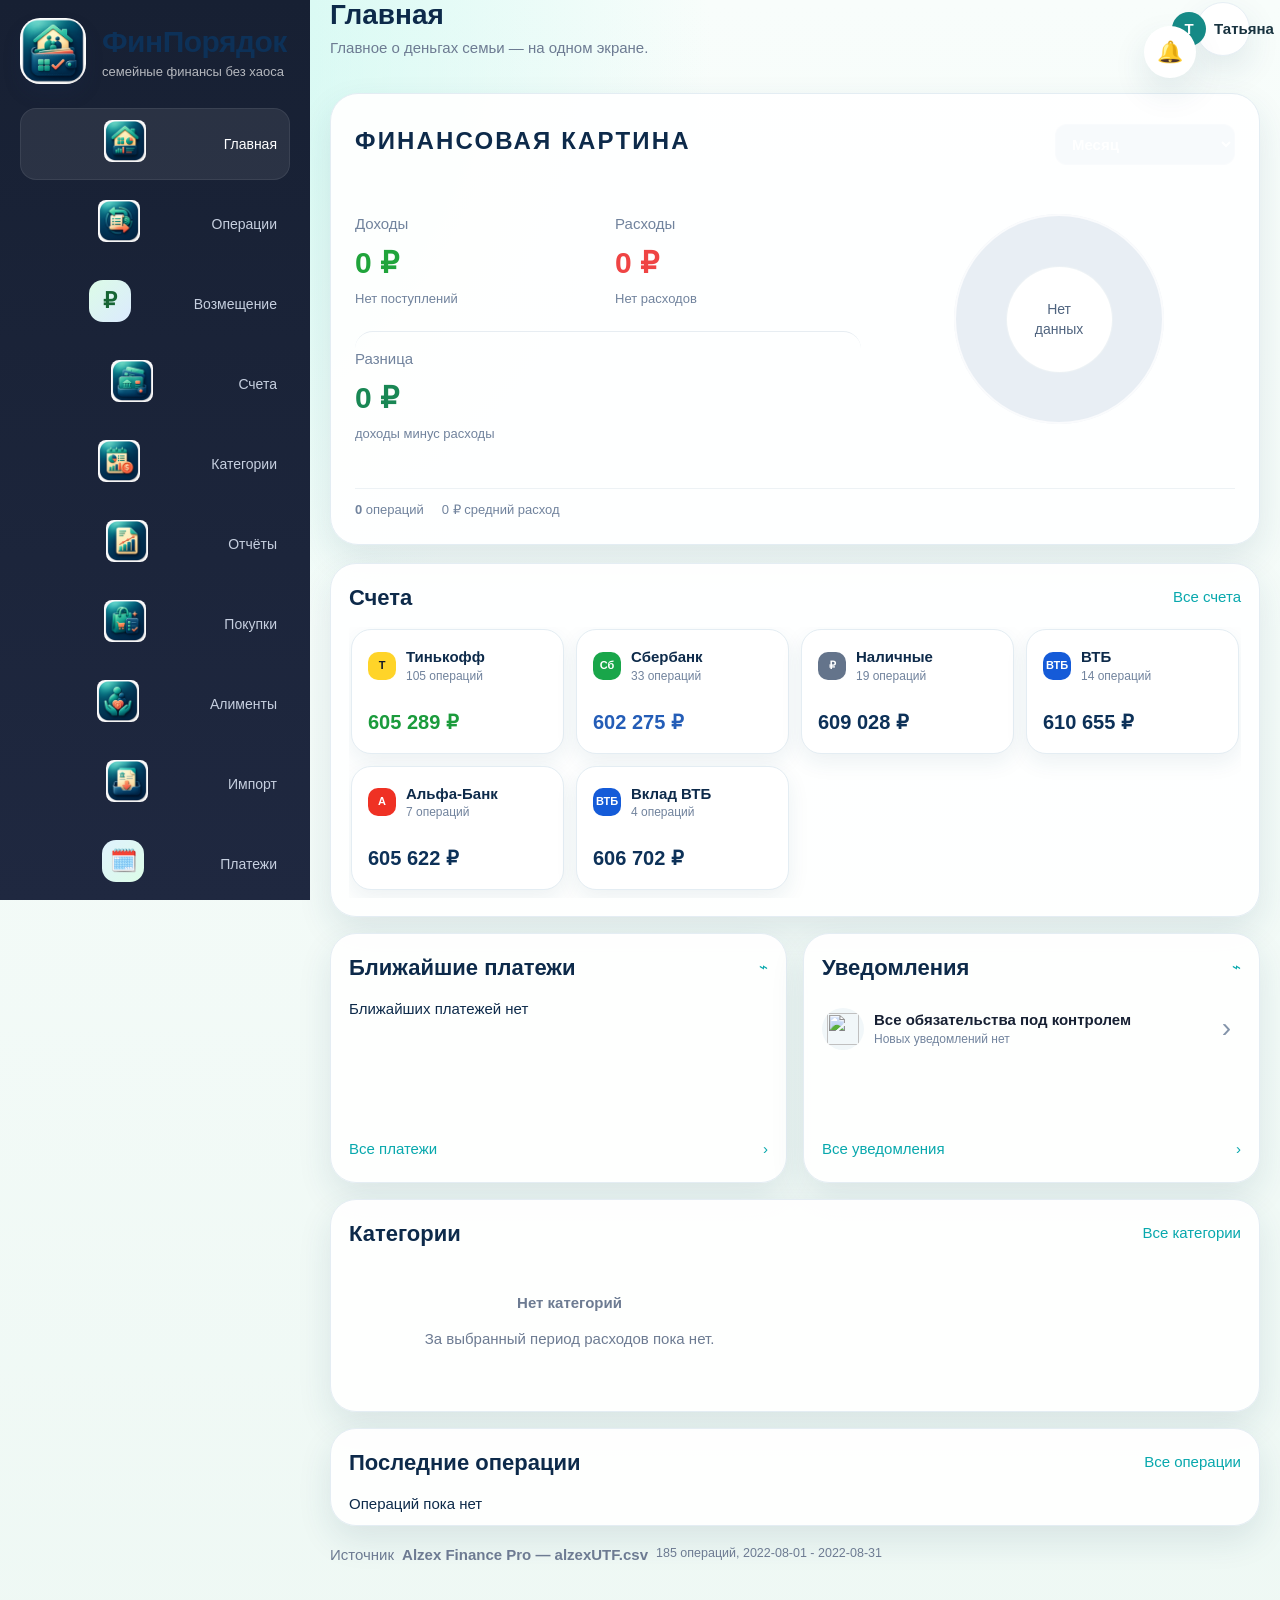
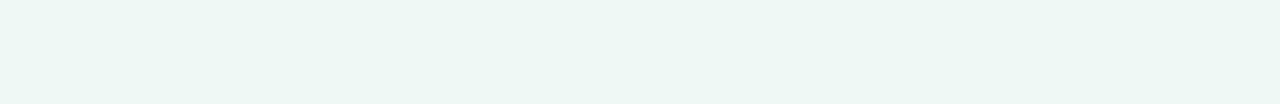
==== index.html @ 6cbb9946 "Add files via upload" ====
<!DOCTYPE html>

<html lang="ru">
<head>
<meta charset="utf-8"/>
<meta content="width=device-width, initial-scale=1, viewport-fit=cover" name="viewport"/>
<title>ФинПорядок</title>
<meta content="#0b4261" name="theme-color"/>
<meta content="yes" name="mobile-web-app-capable"/>
<meta content="yes" name="apple-mobile-web-app-capable"/>
<meta content="black-translucent" name="apple-mobile-web-app-status-bar-style"/>
<meta content="ФинПорядок" name="apple-mobile-web-app-title"/>
<link href="./manifest.webmanifest" rel="manifest"/>
<link href="./favicon.ico" rel="icon" sizes="any"/>
<link href="./assets/app-icons/app-icon-192.png" rel="icon" sizes="192x192" type="image/png"/>
<link href="./assets/app-icons/app-icon-180.png" rel="apple-touch-icon" sizes="180x180"/>
<link href="./styles.css" rel="stylesheet"/>
</head>
<body>
<div class="app">
<aside class="sidebar">
<div class="brand">
<img alt="ФинПорядок" class="brand-logo-image" src="[data-uri]">
<div class="brand-copy">
<strong>ФинПорядок</strong>
<span>семейные финансы без хаоса</span>
</div>
</div>
<nav aria-label="Разделы приложения" class="nav">
<button class="active" data-view="dashboard"><img alt="" class="nav-icon" src="[data-uri]"><span class="nav-label">Главная</span></button>
<button data-view="transactions"><img alt="" class="nav-icon" src="[data-uri]"><span class="nav-label">Операции</span></button>
<button data-view="reimbursements"><span class="nav-icon nav-icon-emoji reimbursement-nav-icon" aria-hidden="true">₽</span><span class="nav-label">Возмещение</span></button>
<button data-view="accounts"><img alt="" class="nav-icon" src="[data-uri]"><span class="nav-label">Счета</span></button>
<button data-view="budgets"><img alt="" class="nav-icon" src="[data-uri]"><span class="nav-label">Категории</span></button>
<button data-view="reports"><img alt="" class="nav-icon" src="[data-uri]"><span class="nav-label">Отчёты</span></button>
<button data-view="shopping"><img alt="" class="nav-icon" src="[data-uri]"><span class="nav-label">Покупки</span></button>
<button data-view="alimony"><img alt="" class="nav-icon" src="[data-uri]"><span class="nav-label">Алименты</span></button>
<button data-view="import"><img alt="" class="nav-icon" src="[data-uri]"><span class="nav-label">Импорт</span></button>
<button data-view="calendar"><span class="nav-icon nav-icon-emoji" aria-hidden="true">🗓️</span><span class="nav-label">Платежи</span></button>
<button data-view="finance-products"><span class="nav-icon nav-icon-emoji" aria-hidden="true">%</span><span class="nav-label">Вклады / кредиты</span></button>
<button data-view="insurance"><span class="nav-icon nav-icon-emoji insurance-nav-icon" aria-hidden="true">🛡</span><span class="nav-label">Страховки</span></button>
<button data-view="planning"><span class="nav-emoji">🎯</span><span class="nav-label">Бюджет и цели</span></button>
<button data-view="assets"><span class="nav-icon nav-icon-emoji" aria-hidden="true">🏠</span><span class="nav-label">Имущество</span></button>
<button data-view="settings"><img alt="" class="nav-icon" src="[data-uri]"><span class="nav-label">Настройки</span></button>
</nav>
<button class="side-card review-side-card" id="openReviewCenterBtn" type="button">
<span>Нужно проверить</span>
<strong id="reviewCount">0</strong>
<small>нажмите, чтобы увидеть документы и операции с причиной проверки</small>
</button>
</aside>
<main class="main">
<header class="topbar">
<div class="topbar-copy">
<h1 id="pageTitle">Главная</h1>
<p id="pageSubtitle">Главное о деньгах семьи — на одном экране.</p>
</div>
<div class="top-actions">
<input id="searchInput" placeholder="Найти операцию, магазин, проект или счёт" type="search"/>
<button class="family-profile-button" id="activeFamilyProfileBtn" type="button"><span class="family-avatar family-avatar--teal">Т</span><span>Татьяна</span></button><button class="ghost" id="exportBtn">Экспорт</button>
<button class="primary" id="addTxBtn">+ Операция</button>
</div>
</header>
<section class="view active" id="dashboard">
<div class="hero-card finance-picture-card">
<div class="finance-picture-head">
<div>
<span class="finance-picture-eyebrow">Финансовая картина</span>
<h2>Деньги семьи</h2>
<p id="metricPeriod">—</p>
</div>
<div class="finance-picture-actions">
<div class="finance-period-date-control" aria-label="Даты финансовой картины">
<label class="hero-period-select">С даты
<input id="dashboardDateFrom" type="date"/>
</label>
<label class="hero-period-select">По дату
<input id="dashboardDateTo" type="date"/>
</label>
<button class="finance-period-current" id="dashboardPeriodCurrent" type="button">Текущий месяц</button>
</div>
<label class="hero-period-select">Период
<select id="dashboardPeriod">
<option value="week">Неделя</option>
<option value="month" selected>Месяц</option>
<option value="quarter">Квартал</option>
<option value="half">Полугодие</option>
<option value="year">Год</option>
<option value="all">Всё время</option>
</select>
</label>
<button class="dashboard-notification-button" id="notificationCenterBtn" type="button" aria-label="Уведомления">
<span aria-hidden="true">🔔</span><b id="notificationBadge" hidden>0</b>
</button>
</div>
</div>
<div class="finance-picture-grid">
<article class="finance-picture-tile finance-picture-tile--balance">
<span>Разница</span>
<strong id="metricNet">0 ₽</strong>
<small>доходы минус расходы</small>
</article>
<article class="finance-picture-tile finance-picture-tile--income">
<span>Доходы</span>
<strong id="metricIncome">0 ₽</strong>
<small id="metricIncomeShare">0 поступлений</small>
</article>
<article class="finance-picture-tile finance-picture-tile--expense">
<span>Расходы</span>
<strong id="metricExpense">0 ₽</strong>
<small id="metricExpenseShare">0 расходов</small>
</article>
<article class="finance-picture-tile finance-picture-tile--work">
<span>К возмещению с работы</span>
<strong id="metricWorkExpense">0 ₽</strong>
<small id="metricWorkExpenseCount">0 покупок</small>
</article>
</div>
<div class="dashboard-health-chart">
  <div class="dashboard-donut" id="dashboardCategoryDonut" aria-label="Диаграмма расходов по категориям"></div>
  <div class="dashboard-donut-copy">
    <strong>Расходы по категориям</strong>
    <small id="dashboardCategoryLead">Нет расходов</small>
    <button class="ghost" data-view-jump="reports" type="button">Подробнее</button>
  </div>
</div>
<div class="finance-picture-footer">
<span><b id="metricCount">0</b> операций</span>
<span id="metricAverage">0 ₽ средний расход</span>
</div>
</div>
<div class="dashboard-premium-layout">
<section class="panel dashboard-accounts-panel">
<div class="panel-head">
<div><h2>Счета</h2></div>
<button data-view-jump="accounts">Все счета</button>
</div>
<div class="dashboard-account-cards" id="accountSummary"></div>
</section>

<div class="dashboard-dual-grid">
<section class="panel dashboard-compact-panel">
<div class="panel-head"><div><h2>Ближайшие платежи</h2></div><button data-view-jump="calendar" aria-label="Открыть календарь">⌁</button></div>
<div class="dashboard-mini-list" id="dashboardUpcomingPayments"></div>
<button class="dashboard-panel-link" data-view-jump="calendar" type="button">Все платежи <span>›</span></button>
</section>
<section class="panel dashboard-compact-panel">
<div class="panel-head"><div><h2>Уведомления</h2></div><button id="dashboardOpenNotificationsBtn" type="button" aria-label="Открыть уведомления">⌁</button></div>
<div class="dashboard-mini-list" id="dashboardMiniNotifications"></div>
<button class="dashboard-panel-link" id="dashboardAllNotificationsBtn" type="button">Все уведомления <span>›</span></button>
</section>
</div>

<section class="panel dashboard-categories-panel">
<div class="panel-head"><div><h2>Категории</h2></div><button data-view-jump="budgets">Все категории</button></div>
<div class="dashboard-category-grid" id="categorySummary"></div>
</section>

<section class="panel dashboard-latest-panel">
<div class="panel-head"><div><h2>Последние операции</h2></div><button data-view-jump="transactions">Все операции</button></div>
<div class="dashboard-transaction-list" id="dashboardLatestCards"></div>
<div class="table-wrap dashboard-desktop-table">
<table><thead><tr><th>Дата</th><th>Описание</th><th>Категория</th><th>Счёт</th><th>Проект</th><th class="amount">Сумма</th></tr></thead><tbody id="latestRows"></tbody></table>
</div>
</section>
</div>
<section class="panel dashboard-alert-panel native-notification-panel" id="nativeNotificationPanel">
<div class="panel-head"><div><h3>Системные уведомления Android</h3><p id="nativeNotificationStatus">Проверяем разрешение и расписание…</p></div><button class="ghost" id="enableNativeNotificationsBtn" type="button">Включить</button></div>
<div class="notification-settings-row"><span>Уведомления приходят, даже когда приложение закрыто: платежи, кредиты, подписки, страховки, имущество и документы.</span><strong id="nativeNotificationScheduleCount">0 запланировано</strong></div>
</section>
<section class="panel dashboard-alert-panel" id="assetAlertsPanel"><div class="panel-head"><div><h3>Имущество и документы</h3><p>Гарантии, обслуживание, налоги и документы с приближающимися сроками</p></div><span class="tag" id="assetAlertCount">0</span></div><div class="alert-list" id="assetAlerts"></div></section>
<section class="panel dashboard-alert-panel" id="insuranceAlertsPanel">
<div class="panel-head">
<div>
<h2>Напоминания по страховкам</h2>
<p>Уведомления остаются активными, пока полис не продлён или не оформлен новый на тот же объект.</p>
</div>
<span class="tag" id="insuranceAlertCount">0</span>
</div>
<div class="alert-list" id="insuranceAlerts"></div>
</section>
<section class="panel dashboard-alert-panel" id="loanAlertsPanel">
<div class="panel-head"><div><h3>Платежи по кредитам</h3><p>Напоминания появляются за 3 дня и остаются до подтверждения оплаты</p></div><span class="notification-count" id="loanAlertCount">0</span></div>
<div class="alert-list" id="loanAlerts"></div>
</section>

<section class="panel dashboard-alert-panel finance-closure-panel" id="financeClosureCelebrationPanel" hidden>
<div class="panel-head"><div><h3>Сегодня важный финансовый день</h3><p>Закрытие кредита или окончание вклада — результат вашей последовательности.</p></div></div>
<div id="financeClosureCelebration"></div>
</section>
<section class="panel dashboard-alert-panel" id="financeMaturityAlertsPanel">
<div class="panel-head"><div><h3>Окончание вкладов и кредитов</h3><p>Напоминание показывается ровно за 3 дня и исчезает в дату закрытия</p></div><span class="notification-count" id="financeMaturityAlertCount">0</span></div>
<div class="alert-list" id="financeMaturityAlerts"></div>
</section>
<section class="panel dashboard-alert-panel" id="utilityAlertsPanel">
<div class="panel-head"><div><h3>ЖКХ: показания и платежи</h3><p>Напоминания за 3 дня и в день передачи показаний или оплаты</p></div><span class="notification-count" id="utilityAlertCount">0</span></div>
<div class="alert-list" id="utilityAlerts"></div>
</section>
<section class="panel dashboard-alert-panel work-reimbursement-panel" id="workReimbursementPanel">
<div class="panel-head">
<div>
<h2>Расходы для возмещения с работы</h2>
<p>Покупки, отмеченные рабочими, собраны в отдельную выборку.</p>
</div>
<button class="ghost" id="openWorkExpensesBtn" type="button"><span id="workReimbursementTotal">0 ₽</span> · открыть</button>
</div>
<div id="workReimbursementPreview"></div>
</section>
</section>
<section class="view" id="transactions">
<div class="filters improved-filters">
<select id="accountFilter"><option value="all">Все счета</option></select>
<select id="categoryFilter"><option value="all">Все категории</option></select>
<select id="typeFilter">
<option value="all">Все типы</option>
<option value="income">Доход</option>
<option value="expense">Расход</option>
<option value="transfer">Перевод</option>
</select>
<select id="workExpenseFilter">
<option value="all">Все расходы</option>
<option value="work">Для возмещения с работы</option>
<option value="personal">Личные расходы</option>
</select>
<button id="clearFilters">Сбросить</button>
</div>
<div class="metric-grid four compact-grid transaction-overview">
<button class="metric compact-metric tx-metric-drill" data-tx-metric="income" type="button">
<span>Доходы по фильтру</span>
<strong class="good" id="txMetricIncome">0 ₽</strong>
<small>нажмите для перечня</small>
</button>
<button class="metric compact-metric tx-metric-drill" data-tx-metric="expense" type="button">
<span>Расходы по фильтру</span>
<strong class="bad" id="txMetricExpense">0 ₽</strong>
<small>нажмите для перечня</small>
</button>
<button class="metric compact-metric work-metric tx-metric-drill" data-tx-metric="work" type="button">
<span>К возмещению с работы</span>
<strong id="txMetricWork">0 ₽</strong>
<small id="txMetricWorkCount">0 операций · открыть перечень</small>
</button>
<article class="metric compact-metric">
<span>Результат</span>
<strong id="txMetricNet">0 ₽</strong>
<small id="txMetricCount">0 операций</small>
</article>
</div>
<section class="panel transactions-panel">
<div class="transactions-head">
<div><strong id="transactionsVisibleCount">0 операций</strong><small>Для быстрого открытия операции загружаются по 40 карточек</small></div>
<button class="ghost" id="showAllTransactions">Показать ещё</button>
</div>
<div class="transaction-list" id="transactionRows"></div>
</section>
</section>
<section class="view" id="reimbursements">
<div class="panel-head page-actions">
<div><h2>Расходы по работе</h2><p>Подготовка авансового отчёта и контроль фактического возмещения</p></div>
<button class="primary" id="exportWorkReportBtn">Экспорт отчёта CSV</button>
</div>
<div class="metric-grid four reimbursement-metrics">
<article class="metric"><span>Всего расходов</span><strong id="workAllTotal">0 ₽</strong><small id="workAllCount">0 операций</small></article>
<article class="metric"><span>К возмещению</span><strong id="workOutstandingTotal">0 ₽</strong><small>остаток без компенсации</small></article>
<article class="metric"><span>Передано работодателю</span><strong id="workSubmittedTotal">0 ₽</strong><small>ожидает оплаты</small></article>
<article class="metric"><span>Возмещено</span><strong id="workReimbursedTotal">0 ₽</strong><small>фактически возвращено</small></article>
</div>
<div class="filters work-filters">
<select id="workStatusFilter">
<option value="all">Все статусы</option>
<option value="new">Новый расход</option>
<option value="prepared">Подготовлен к отчёту</option>
<option value="submitted">Передан работодателю</option>
<option value="partial">Частично возмещён</option>
<option value="reimbursed">Полностью возмещён</option>
<option value="rejected">Отказано</option>
</select>
<select id="workPeriodFilter"><option value="month">Месяц</option><option value="quarter">Квартал</option><option value="year">Год</option><option value="all">Всё время</option></select>
<input id="workEmployerFilter" placeholder="Работодатель или проект" type="search"/>
<button id="workClearFilters">Сбросить</button>
</div>
<section class="panel">
<div class="panel-head"><div><h3>Операции для возмещения</h3><p>Нажмите на карточку, чтобы изменить статус или внести компенсацию</p></div><span class="tag" id="workFilteredCount">0</span></div>
<div class="work-expense-list" id="workExpenseList"></div>
</section>
</section>
<section class="view" id="accounts">
<div class="panel-head page-actions">
<div>
<h2>Счета</h2>
<p>Нажмите на карточку, чтобы увидеть все движения по счёту</p>
</div>
<button class="primary" id="addAccountBtn">+ Счёт</button>
</div>
<div class="cards-grid" id="accountCards"></div>
</section>
<section class="view" id="budgets">
<div class="panel-head page-actions">
<div>
<h2>Категории</h2>
<p>Расходы и доходы ведутся отдельно, чтобы отчёты и ручной ввод не смешивали назначения денег.</p>
</div>
<button class="primary" id="addCategoryBtn">+ Категория</button>
</div>
<div class="metric-grid three compact-grid category-overview-grid">
<article class="metric compact-metric">
<span>Расходные категории</span>
<strong id="categoryExpenseTotal">0 ₽</strong>
<small id="categoryExpenseMeta">0 категорий</small>
</article>
<article class="metric compact-metric">
<span>Доходные категории</span>
<strong id="categoryIncomeTotal">0 ₽</strong>
<small id="categoryIncomeMeta">0 категорий</small>
</article>
<article class="metric compact-metric">
<span>Всего категорий</span>
<strong id="categoryCombinedCount">0</strong>
<small>видны отдельно по доходам и расходам</small>
</article>
</div>

<section class="category-type-section">
<div class="panel-head">
<div><h3>Категории расходов</h3><p>Покупки, обязательные платежи, кредиты и бытовые расходы</p></div>
<span class="category-count" id="expenseCategoryCount">0</span>
</div>
<div class="cards-grid" id="budgetCards"></div>
</section>

<section class="category-type-section">
<div class="panel-head">
<div><h3>Категории доходов</h3><p>Зарплата, алименты, пособия, возвраты, проценты и прочие поступления</p></div>
<span class="category-count income-count" id="incomeCategoryCount">0</span>
</div>
<div class="cards-grid" id="incomeCategoryCards"></div>
</section>
</section>


<section class="view" id="calendar">
<div class="panel-head page-actions">
<div><h2>Регулярные деньги</h2><p>Календарь обязательных расходов, ближайшие платежи и связь с банковскими операциями</p></div>
<button class="primary" id="addRegularPaymentBtn">+ Регулярный платёж</button>
</div>
<div class="finance-metrics regular-metrics">
<article class="metric-card"><span>Ближайшие 30 дней</span><strong id="regularNext30Total">0 ₽</strong><small id="regularNext30Count">0 платежей</small></article>
<article class="metric-card"><span>Просрочено</span><strong id="regularOverdueTotal">0 ₽</strong><small id="regularOverdueCount">0 платежей</small></article>
<article class="metric-card"><span>Оплачено в месяце</span><strong id="regularPaidTotal">0 ₽</strong><small id="regularPaidCount">0 платежей</small></article>
</div>
<section class="panel">
<div class="regular-toolbar">
<select id="regularMonthFilter"></select>
<select id="regularTypeFilter"><option value="all">Все типы</option><option value="utilities">Коммунальные</option><option value="education">Кружки, школа, гимнастика</option><option value="subscription">Подписки</option><option value="tax">Налоги</option><option value="insurance">Страховки</option><option value="loan">Кредитные платежи</option><option value="other">Прочее</option></select>
<select id="regularStatusFilter"><option value="all">Все статусы</option><option value="planned">Запланировано</option><option value="due">Скоро</option><option value="overdue">Просрочено</option><option value="paid">Оплачено</option></select>
</div>
<div class="regular-calendar" id="regularCalendar"></div>
</section>
<section class="panel">
<div class="panel-head"><div><h3>Шаблоны регулярных платежей</h3><p>Автоматически создают ближайшие обязательства</p></div></div>
<div class="regular-template-grid" id="regularTemplateCards"></div>
</section>
</section>

<section class="view" id="finance-products">
<div class="panel-head page-actions">
<div>
<h2>Вклады и кредиты</h2>
<p>Расчёт процентов, графика платежей и итоговой суммы к завершению срока</p>
</div>
<button class="primary" id="addFinanceProductBtn">+ Вклад или кредит</button>
</div>

<div class="finance-metrics">
<article class="metric-card"><span>Остаток кредитов</span><strong id="loanBalanceTotal">0 ₽</strong><small id="loanMonthlyTotal">0 ₽ в месяц</small></article>
<article class="metric-card"><span>Вклады</span><strong id="depositPrincipalTotal">0 ₽</strong><small id="depositMaturityTotal">0 ₽ к получению</small></article>
<article class="metric-card"><span>План расходов</span><strong id="plannedPaymentsTotal">0 ₽</strong><small>ближайшие платежи по кредитам</small></article>
</div>

<section class="panel">
<div class="panel-head"><div><h3>Кредиты</h3><p>Ежемесячный платёж автоматически попадает в план расходов</p></div></div>
<div class="finance-product-grid" id="loanCards"></div>
</section>

<section class="panel">
<div class="panel-head"><div><h3>Вклады</h3><p>Расчёт суммы вклада и начисленных процентов на конец срока</p></div></div>
<div class="finance-product-grid" id="depositCards"></div>
</section>

<section class="panel">
<div class="panel-head"><div><h3>План расходов по кредитам</h3><p>Предстоящие платежи на 12 месяцев</p></div></div>
<div class="planned-payment-list" id="plannedLoanPayments"></div>
</section>
<section class="panel">
<div class="panel-head page-actions"><div><h3>Подписки и регулярные сервисы</h3><p>Следующее списание, пробный период, изменение цены и отмена</p></div><button class="primary" id="addSubscriptionBtn" type="button">+ Подписка</button></div>
<div class="finance-metrics subscription-metrics">
<article class="metric-card"><span>В месяц</span><strong id="subscriptionMonthlyTotal">0 ₽</strong><small id="subscriptionActiveCount">0 активных</small></article>
<article class="metric-card"><span>В год</span><strong id="subscriptionAnnualTotal">0 ₽</strong><small>Оценка по текущим тарифам</small></article>
<article class="metric-card"><span>Скоро спишется</span><strong id="subscriptionUpcomingTotal">0 ₽</strong><small id="subscriptionUpcomingCount">0 подписок</small></article>
</div>
<div class="finance-product-grid" id="subscriptionCards"></div>
</section>
</section>

<section class="view" id="reports">
<div class="report-toolbar">
<div>
<h2>Отчёты</h2>
<p id="reportPeriodLabel">Выберите период</p>
</div>
<select id="reportPeriod">
<option value="month">Месяц</option>
<option value="week">Неделя</option>
<option value="quarter">Квартал</option>
<option value="half">Полугодие</option>
<option value="year">Год</option>
<option value="all">Всё время</option>
</select>
</div>
<div class="metric-grid three report-metrics">
<article class="metric">
<span>Потрачено</span>
<strong id="reportTotalExpense">0 ₽</strong>
<small id="reportExpenseCount">0 операций</small>
</article>
<article class="metric">
<span>На проекты</span>
<strong id="reportProjectShare">0%</strong>
<small id="reportProjectTotal">0 ₽</small>
</article>
<article class="metric">
<span>Категорий</span>
<strong id="reportCategoryCount">0</strong>
</article>
</div>
<section class="panel analytics-health-panel">
<div class="panel-head"><div><h2>Финансовое здоровье</h2><p>Главные показатели семьи за выбранный период</p></div><button class="secondary" id="exportAnalyticsBtn" type="button">Экспорт отчёта</button></div>
<div class="financial-health-layout">
<div class="financial-health-donut-card">
  <div class="health-donut" id="analyticsHealthDonut"></div>
  <div class="health-donut-center"><strong id="analyticsHealthTotal">0 ₽</strong><small>расходы</small></div>
  <div class="health-category-legend" id="analyticsHealthLegend"></div>
</div>
<div class="analytics-kpi-grid">
<article><span>Денежный поток</span><strong id="analyticsNetFlow">0 ₽</strong><small>доходы минус расходы</small></article>
<article><span>Норма сбережений</span><strong id="analyticsSavingsRate">0%</strong><small>доля остатка от доходов</small></article>
<article><span>Капитал семьи</span><strong id="analyticsNetWorth">0 ₽</strong><small>счета и имущество минус долги</small></article>
<article><span>Долговая нагрузка</span><strong id="analyticsDebtLoad">0%</strong><small>платежи по кредитам к доходу</small></article>
<article><span>Резерв</span><strong id="analyticsRunway">0 мес.</strong><small>на сколько хватит ликвидных денег</small></article>
<article><span>Цели накоплений</span><strong id="analyticsGoalsProgress">0%</strong><small id="analyticsGoalsMeta">цели не созданы</small></article>
</div>
</div>
</section>
<div class="analytics-grid">
<section class="panel">
<div class="panel-head"><div><h2>Умные выводы</h2><p>Что изменилось и на что обратить внимание</p></div></div>
<div class="stack" id="analyticsInsights"></div>
</section>
<section class="panel">
<div class="panel-head"><div><h2>Необычные расходы</h2><p>Крупные операции относительно обычных трат</p></div></div>
<div class="stack" id="analyticsAnomalies"></div>
</section>
</div>
<section class="panel final-check-panel">
<div class="panel-head"><div><h2>Финальная проверка приложения</h2><p>Автотест ключевых разделов и целостности данных</p></div><div class="button-row"><button class="secondary" id="runFinalTestsBtn" type="button">Запустить проверку</button><button class="secondary" id="downloadFinalTestsBtn" type="button">Скачать результат</button></div></div>
<div class="final-test-summary" id="finalTestSummary">Проверка ещё не запускалась</div>
<div class="final-test-list" id="finalTestResults"></div>
</section>
<div class="report-chart-grid">
<section class="panel chart-panel">
<div class="panel-head"><div><h2>Структура расходов</h2><p>Доля крупнейших категорий</p></div></div>
<div class="donut-layout"><div class="donut-chart" id="reportCategoryDonut"></div><div class="chart-legend" id="reportCategoryLegend"></div></div>
</section>
<section class="panel chart-panel">
<div class="panel-head"><div><h2>Доходы и расходы</h2><p>Сравнение за выбранный период</p></div></div>
<div class="comparison-chart" id="reportIncomeExpense"></div>
</section>
<section class="panel chart-panel full-chart">
<div class="panel-head"><div><h2>Динамика по времени</h2><p>Доходы и расходы по месяцам</p></div><span class="tag" id="reportTrendTotal">0 ₽</span></div>
<div class="line-chart" id="reportMonthlyChart"></div>
</section>
<section class="panel chart-panel full-chart">
<div class="panel-head"><div><h2>Расходы по счетам</h2><p>С каких счетов оплачено больше всего</p></div></div>
<div class="horizontal-bars" id="reportAccountBars"></div>
</section>
</div>
<div class="report-grid">
<section class="panel">
<div class="panel-head">
<div>
<h2>Категории</h2>
<p>Нажмите, чтобы раскрыть затраты</p>
</div>
</div>
<div class="stack" id="reportCategories"></div>
</section>
<section class="panel">
<div class="panel-head">
<div>
<h2>Проекты</h2>
<p>Нажмите, чтобы увидеть когда и на что тратили</p>
</div>
</div>
<div class="stack" id="reportProjects"></div>
</section>
</div>
</section>
<section class="view" id="shopping">
<div class="dashboard-grid shopping-grid">
<section class="panel">
<div class="panel-head">
<h2>Список покупок</h2>
<button id="addShoppingBtn">+ Товар</button>
</div>
<div class="stack" id="shoppingList"></div>
</section>
<section class="panel">
<div class="panel-head"><h2>Что скоро понадобится</h2></div>
<div class="stack" id="purchasePredictions"></div>
</section>
<section class="panel">
<div class="panel-head"><h2>Где было выгоднее</h2></div>
<div class="stack" id="shoppingAnalysis"></div>
</section>
<section class="panel shopping-catalog-panel"><div class="panel-head"><div><h2>Карточки товаров</h2><p>Периодичность, цена за единицу, магазины и история</p></div></div><div class="product-catalog" id="shoppingCatalog"></div></section>
</div>
</section>
<section class="view" id="alimony">
<div class="panel-head page-actions">
<div><h2>Алименты</h2><p>Начисления формируют задолженность, доходом считаются только фактические поступления</p></div>
<div class="button-row"><button id="addAlimonyRuleBtn">+ Правило начисления</button><button class="primary" id="addAlimonyPaymentBtn">+ Поступление</button></div>
</div>
<div class="metric-grid four alimony-metrics">
<article class="metric"><span>Начислено</span><strong id="alimonyAccruedTotal">0 ₽</strong><small id="alimonyAccruedMeta">0 месяцев</small></article>
<article class="metric"><span>Фактически поступило</span><strong class="good" id="alimonyPaidTotal">0 ₽</strong><small id="alimonyPaidMeta">0 платежей</small></article>
<article class="metric"><span>Текущая задолженность</span><strong class="bad" id="alimonyDebtTotal">0 ₽</strong><small id="alimonyOpeningDebtMeta">с учётом начального долга</small></article>
<article class="metric"><span>Переплата</span><strong id="alimonyOverpaymentTotal">0 ₽</strong><small>если оплачено больше начисленного</small></article>
</div>
<div class="alimony-grid">
<section class="panel">
<div class="panel-head"><div><h3>Правила начисления</h3><p>Сумма на ребёнка и период действия</p></div></div>
<div class="stack" id="alimonyRules"></div>
</section>
<section class="panel">
<div class="panel-head"><div><h3>Помесячный расчёт</h3><p>Начислено, оплачено и остаток долга</p></div></div>
<div class="alimony-month-list" id="alimonyMonthLedger"></div>
</section>
</div>
<section class="panel">
<div class="panel-head"><div><h3>Фактические поступления</h3><p>Платежи должника и третьих лиц</p></div><span class="tag" id="alimonyPaymentCount">0</span></div>
<div class="table-wrap"><table><thead><tr><th>Дата</th><th>Плательщик</th><th>Назначение</th><th>Счёт</th><th>Статус</th><th class="amount">Сумма</th></tr></thead><tbody id="alimonyRows"></tbody></table></div>
</section>
</section>
<section class="view" id="import">
<section class="panel reconciliation-center"><div class="panel-head"><div><h2>Центр сверки</h2><p>Без категории, вероятные дубли и возвраты</p></div><span class="tag" id="reconciliationCount">0</span></div><div class="stack" id="reconciliationList"></div></section>
<section class="panel import-rules"><div class="panel-head"><div><h2>Умные правила импорта</h2><p>Автоматически назначают категорию, счёт и проект по продавцу или описанию</p></div><div class="button-row"><button id="applyAllImportRulesBtn" type="button">Применить все</button><button class="primary" id="addImportRuleBtn" type="button">+ Правило</button></div></div><div class="stack" id="importRulesList"></div></section>
<section class="panel import-panel">
<div class="panel-head">
<div>
<h2>Добавить банковскую выписку</h2>
<p>PDF обрабатывается полностью, по всем страницам</p>
</div>
<div class="import-head-actions"><button id="pasteReceiptQrBtn" type="button">Вставить QR чека</button><button id="parsePasteBtn">Проверить текст</button></div>
</div>
<div class="upload-grid">
<label class="upload-card">
<strong>PDF выписка</strong>
<span>Т-Банк, Альфа-Банк и другие</span>
<input accept=".pdf,application/pdf" id="pdfInput" type="file"/>
</label>
<label class="upload-card">
<strong>CSV</strong>
<span>Выгрузка из финансового приложения</span>
<input accept=".csv,text/csv" id="fileInput" type="file"/>
</label>
<div class="upload-card receipt-upload-card">
<strong>Кассовый чек по QR</strong>
<span>Сканировать камерой или выбрать JPG / PNG / PDF</span>
<button class="primary receipt-native-scan" id="nativeReceiptScanBtn" type="button">📷 Сканировать QR камерой</button><button id="scanPaperReceiptBtn" type="button">🧾 Распознать бумажный чек</button><input accept="image/*" id="paperReceiptInput" type="file" hidden>
<label class="receipt-photo-fallback">
<span>Выбрать файл с QR</span>
<input accept="image/*,.pdf,application/pdf" id="receiptQrInput" type="file"/>
</label>
</div>
<label class="upload-card">
<strong>QR банковской выписки</strong>
<span>Проверка QR из JPG, PNG или PDF</span>
<input accept="image/*,.pdf,application/pdf" id="qrInput" type="file"/>
</label>
</div>
<textarea id="pasteImport" placeholder="Или вставьте CSV-текст сюда"></textarea>
<div class="import-result" id="importResult">Выберите файл для импорта.</div>
</section>
<section class="panel">
<div class="panel-head"><h2>Архив импорта</h2></div>
<div class="stack" id="duplicateArchive"></div>
</section>
</section>
<section class="view" id="insurance">
<div class="panel-head page-actions">
<div>
<h2>Страховки</h2>
<p>Полисы, стоимость, сроки, застрахованные объекты и привязка к семейным проектам</p>
</div>
<button class="primary" id="addInsuranceBtn">+ Добавить страховку</button>
</div>

<div class="insurance-metrics">
<article class="metric-card"><span>Действующие полисы</span><strong id="activeInsuranceCount">0</strong><small id="insuranceTotalCost">0 ₽ оплачено</small></article>
<article class="metric-card"><span>Скоро заканчиваются</span><strong id="expiringInsuranceCount">0</strong><small>в течение 45 дней</small></article>
<article class="metric-card"><span>Застраховано</span><strong id="insuredObjectsCount">0</strong><small>людей и объектов</small></article>
</div>

<div class="insurance-filter-row">
<label>Статус
<select id="insuranceStatusFilter">
<option value="all">Все</option>
<option value="active">Действующие</option>
<option value="expiring">Скоро заканчиваются</option>
<option value="expired">Истекшие</option>
</select>
</label>
<label>Проект
<select id="insuranceProjectFilter">
<option value="all">Все проекты</option>
</select>
</label>
<label>Объект страхования
<select id="insuranceObjectFilter">
<option value="all">Все объекты</option>
</select>
</label>
</div>

<section class="insurance-cost-history" id="insuranceCostHistory" hidden>
  <div class="panel-head"><div><h3>Стоимость страхования по годам</h3><p id="insuranceHistorySubtitle">Фактически оплаченные полисы выбранного объекта</p></div><strong id="insuranceHistoryTotal">0 ₽</strong></div>
  <div class="insurance-year-grid" id="insuranceYearGrid"></div>
</section>

<div class="insurance-grid" id="insuranceCards"></div>
</section>

<section class="view" id="planning">
<div class="panel-head page-actions"><div><h2>Бюджет, цели и прогноз</h2><p>План-факт по категориям и остаток после обязательных платежей</p></div><label>Месяц <input id="planningMonth" type="month"></label></div>
<div class="metric-grid three"><article class="metric"><span>Доходы</span><strong class="good" id="planningIncome">0 ₽</strong></article><article class="metric"><span>Расходы</span><strong class="bad" id="planningExpense">0 ₽</strong></article><article class="metric"><span>Прогноз остатка</span><strong id="planningAvailable">0 ₽</strong><small id="planningMeta">—</small></article></div>
<div class="planning-grid"><section class="panel"><div class="panel-head"><div><h3>Лимиты по категориям</h3><p>Каждая сумма открывает исходные операции</p></div><button id="addBudgetPlanBtn">+ Лимит</button></div><div class="stack" id="budgetPlanList"></div></section><section class="panel"><div class="panel-head"><div><h3>Цели и накопления</h3><p>Резервный фонд и крупные покупки</p></div><button id="addSavingsGoalBtn">+ Цель</button></div><div class="stack" id="savingsGoalList"></div></section></div>
<section class="panel forecast-settings"><div><h3>Неснижаемый резерв</h3><p>Эта сумма вычитается из прогнозного свободного остатка.</p></div><label>Сумма <input id="forecastReserve" type="number" min="0" step="100" value="0"></label></section>
</section>
<dialog id="budgetPlanDialog"><form method="dialog" id="budgetPlanForm"><header><div><h2>Лимит категории</h2><p>Для выбранного месяца</p></div><button data-close type="button">×</button></header><label>Категория<select id="budgetPlanCategory" name="category" required><option value="">Выберите категорию</option></select></label><label>Для кого<select id="budgetPlanMember" name="memberId"><option value="family">Вся семья</option></select><small>Можно задать отдельный лимит для каждого ребёнка.</small></label><label>Лимит, ₽<input name="limit" type="number" min="0" required></label><label class="check-row"><input name="rollover" type="checkbox"> Переносить остаток</label><footer><button data-close type="button">Отмена</button><button class="primary" type="submit">Сохранить</button></footer></form></dialog>
<dialog id="savingsGoalDialog"><form method="dialog" id="savingsGoalForm"><header><div><h2>Новая цель</h2><p>Сумма, срок и текущие накопления</p></div><button data-close type="button">×</button></header><label>Для кого<select id="savingsGoalMember" name="memberId"></select><small>Мама видит цели всех членов семьи. Ребёнок видит только свои цели.</small></label><label>Название<input name="name" required></label><label>Нужно накопить, ₽<input name="target" type="number" min="0" required></label><label>Уже накоплено, ₽<input name="current" type="number" min="0" value="0"></label><label>Срок<input name="deadline" type="date"></label><label>Счёт<input name="account"></label><footer><button data-close type="button">Отмена</button><button class="primary" type="submit">Сохранить</button></footer></form></dialog>


<section class="view" id="assets">
<div class="panel-head page-actions"><div><h2>Имущество, документы и гарантии</h2><p>Единая картотека недвижимости, автомобилей, техники и важных документов</p></div><a class="primary button-link" id="addAssetBtn" href="#assetInlineEditor">+ Добавить имущество</a></div>
<section class="panel asset-inline-editor" id="assetInlineEditor">
  <div class="panel-head"><div><h3>Добавить имущество</h3><p>Форма размещена прямо на странице и не зависит от диалоговых окон Android WebView.</p></div></div>
  <form id="assetInlineForm">
    <div class="form-grid two"><label>Тип<select name="type" required><option value="realEstate">Недвижимость</option><option value="vehicle">Автомобиль</option><option value="appliance">Техника</option><option value="valuable">Ценная покупка</option><option value="other">Прочее</option></select></label><label>Владелец<select name="ownerMemberId" id="assetInlineOwnerSelect"></select></label></div>
    <label>Название<input name="name" required placeholder="Квартира, автомобиль, холодильник"></label>
    <div class="form-grid two"><label>Дата покупки<input name="purchaseDate" type="date"></label><label>Стоимость покупки, ₽<input name="purchasePrice" type="number" min="0" step="1"></label></div>
    <div class="form-grid two"><label>Текущая стоимость, ₽<input name="currentValue" type="number" min="0" step="1"></label><label id="assetInlineLocationField">Место / адрес<input name="location"></label></div>
    <div class="form-grid two" id="assetInlineSerialWarrantyRow"><label id="assetInlineSerialField">Серийный номер / VIN<input name="serialNumber"></label><label id="assetInlineWarrantyDateField">Гарантия до<input name="warrantyEndDate" type="date"></label></div>
    <div class="form-grid three" id="assetInlineVehicleWarrantyFields" hidden><label>Гарантия, лет<input name="vehicleWarrantyYears" type="number" min="0" step="0.5" placeholder="3"></label><label>Гарантия, км<input name="vehicleWarrantyKm" type="number" min="0" step="1000" placeholder="100000"></label><label>Текущий пробег, км<input name="currentMileage" type="number" min="0" step="1"></label><small>Гарантия заканчивается по первому наступившему условию: сроку или пробегу.</small></div>
    <div class="form-grid two"><label id="assetInlineServiceField">Следующее обслуживание<input name="serviceDate" type="date"></label><label>Налог / обязательный платёж до<input name="taxDate" type="date"></label></div>
    <label>Связанная страховка<select name="insurancePolicyId" id="assetInlineInsuranceSelect"><option value="">Не связана</option></select></label>
    <label id="assetInlineLoanSection">Связанный кредит<select name="loanProductId" id="assetInlineLoanSelect"><option value="">Не связан</option></select><small>Для недвижимости — ипотека, для автомобиля — автокредит.</small></label>
    <section id="assetInlineUtilitySection"><h4>Расходы и сервисы дома</h4><div class="asset-link-checks" id="assetInlineUtilityChecks"></div></section>
    <label>Заметки<textarea name="notes" rows="3"></textarea></label>
    <div class="button-row"><button class="primary" type="submit">Сохранить имущество</button><button class="ghost" type="reset">Очистить</button></div>
    <p class="form-status" id="assetInlineStatus" aria-live="polite"></p>
  </form>
</section>
<div class="metric-grid four"><article class="metric"><span>Общая стоимость</span><strong id="assetTotalValue">0 ₽</strong></article><article class="metric"><span>Объектов</span><strong id="assetCount">0</strong></article><article class="metric"><span>На гарантии</span><strong id="assetWarrantyCount">0</strong></article><article class="metric"><span>Ближайшие сроки</span><strong id="assetDeadlineCount">0</strong></article></div>
<section class="panel"><div class="filter-grid"><label>Тип<select id="assetTypeFilter"><option value="all">Все типы</option><option value="realEstate">Недвижимость</option><option value="vehicle">Автомобиль</option><option value="appliance">Техника</option><option value="valuable">Ценная покупка</option><option value="other">Прочее</option></select></label><label>Владелец<select id="assetOwnerFilter"><option value="all">Все владельцы</option></select></label><label>Поиск<input id="assetSearch" placeholder="Название, адрес, серийный номер"></label></div></section>
<div class="asset-grid" id="assetCards"></div>
</section>

<section class="view" id="settings">
<section class="panel appearance-panel" id="appearancePanel">
<div class="panel-head"><div><span class="eyebrow">Оформление</span><h2>Фон приложения</h2><p>Выберите фон. Изменения применяются сразу.</p></div></div>
<div class="theme-options" id="themeOptions"></div>
</section>
<div class="backup-hero panel">
  <div>
    <span class="eyebrow">База ФинПорядок</span>
    <h2>Резервные копии и экспорт</h2>
    <p>Все изменения автоматически сохраняются на этом устройстве. Для защиты данных регулярно создавайте внешний файл резервной копии.</p>
  </div>
  <div class="backup-status">
    <span>Последнее автосохранение</span>
    <strong id="lastSavedAt">—</strong>
    <small id="databaseStats">—</small>
  </div>
</div>
<div class="cards-grid settings-grid backup-grid">
<article class="card backup-card">
  <div class="backup-card-icon">💾</div>
  <h3>Полная резервная копия</h3>
  <p>Сохраняет операции, счета, категории, покупки, архив импорта и настройки в одном файле JSON.</p>
  <button class="primary" id="backupJsonBtn" type="button">Сохранить базу</button>
</article>
<article class="card backup-card">
  <div class="backup-card-icon">📊</div>
  <h3>Экспорт операций CSV</h3>
  <p>Файл с понятными колонками для Excel, LibreOffice и переноса в другие финансовые программы.</p>
  <button class="ghost" id="exportCsvBtn" type="button">Экспортировать CSV</button>
</article>
<article class="card backup-card">
  <div class="backup-card-icon">♻️</div>
  <h3>Восстановить базу</h3>
  <p>Выберите ранее сохранённый файл ФинПорядок. Перед заменой приложение покажет состав копии.</p>
  <button class="ghost" id="restoreBackupBtn" type="button">Выбрать резервную копию</button>
  <input accept=".json,.finporyadok" id="backupRestoreInput" type="file" hidden>
</article>
<article class="card backup-card">
  <div class="backup-card-icon">🛡️</div>
  <h3>Как хранятся данные</h3>
  <p>Рабочая база находится в локальном хранилище приложения. Удаление приложения удалит локальную базу, поэтому внешний файл обязателен.</p>
  <span class="backup-note" id="backupMessage">Резервная копия ещё не создавалась в этой сессии.</span>
</article>
</div>


<section class="panel cloud-sync-panel">
  <div class="panel-head">
    <div>
      <span class="eyebrow">Облачная синхронизация</span>
      <h2>Семейная база на всех устройствах</h2>
      <p>Выберите папку в Google Drive или другом облачном хранилище Android. ФинПорядок будет хранить в ней единый файл синхронизации.</p>
    </div>
    <strong id="cloudSyncBadge">Не подключено</strong>
  </div>
  <div class="cloud-sync-grid">
    <article class="cloud-sync-status-card">
      <span>Облачная папка</span>
      <strong id="cloudFolderName">Не выбрана</strong>
      <small id="cloudSyncLastAt">Синхронизация ещё не выполнялась</small>
    </article>
    <article class="cloud-sync-status-card">
      <span>Это устройство</span>
      <strong id="cloudDeviceName">—</strong>
      <small id="cloudSyncStateText">Локальные данные защищены резервными снимками</small>
    </article>
  </div>
  <div class="cloud-sync-actions">
    <button class="primary" id="connectCloudFolderBtn" type="button">Выбрать облачную папку</button>
    <button class="ghost" id="syncNowBtn" type="button">Синхронизировать сейчас</button>
    <button class="ghost" id="cloudHistoryBtn" type="button">Журнал синхронизации</button>
    <button class="ghost danger-soft" id="disconnectCloudBtn" type="button">Отключить</button>
  </div>
  <label class="work-expense-checkbox cloud-auto-toggle"><input id="cloudAutoSync" type="checkbox" checked><span><strong>Автоматическая синхронизация</strong><small>Проверять облако при запуске и отправлять изменения после сохранения.</small></span></label>
  <p class="backup-note" id="cloudSyncMessage">Для первого подключения выберите папку через системное окно Android. Подходит папка Google Drive, OneDrive или локальная папка устройства.</p>
</section>


<section class="panel family-access-panel">
  <div class="panel-head">
    <div><span class="eyebrow">Семейный доступ</span><h2>Профили семьи</h2><p id="currentFamilyAccessSummary">Полный доступ ко всем разделам и данным семьи</p></div>
    <button class="primary" id="addFamilyMemberBtn" type="button">+ Добавить профиль</button>
  </div>
  <div class="family-members-list" id="familyMembersList"></div>
  <details class="family-log-details"><summary>Журнал входов и изменений</summary><div class="family-activity-log" id="familyActivityLog"></div></details>
</section>

<section class="panel diagnostics-panel">
  <div class="panel-head">
    <div>
      <span class="eyebrow">Контроль целостности</span>
      <h2>Диагностика базы</h2>
      <p>Проверяет дубли, потерянные связи, некорректные даты и суммы, чеки и финансовые продукты.</p>
    </div>
    <strong id="diagnosticsSummary">Не запускалась</strong>
  </div>
  <div class="diagnostics-actions">
    <button class="primary" id="runDiagnosticsBtn" type="button">Проверить базу</button>
    <button class="ghost" id="downloadDiagnosticsBtn" type="button">Скачать отчёт</button>
    <button class="ghost" id="repairDiagnosticsBtn" type="button">Исправить безопасно</button>
    <button class="ghost danger-soft" id="restoreLatestSnapshotBtn" type="button">Вернуть локальный снимок</button>
  </div>
  <small id="diagnosticsMeta">Схема базы будет определена после проверки.</small>
  <p class="backup-note" id="diagnosticsMessage">Автоматическое исправление не удаляет операции и перед началом создаёт локальный снимок.</p>
  <div class="diagnostics-results" id="diagnosticsResults"></div>
</section>
</section>
<footer class="app-footer">
<span>Источник</span>
<strong id="sourceName">Локальные данные</strong>
<small id="sourceMeta">Загрузка…</small>
</footer>

<nav class="mobile-bottom-nav" aria-label="Основная навигация">
  <button class="mobile-nav-item active" data-view="dashboard" type="button"><span class="mobile-nav-icon">⌂</span><span>Главная</span></button>
  <button class="mobile-nav-item" data-view="accounts" type="button"><span class="mobile-nav-icon">▣</span><span>Счета</span></button>
  <button class="mobile-nav-item mobile-nav-main-action" id="mobileAddTxBtn" type="button"><span class="mobile-nav-plus">+</span><span>Операция</span></button>
  <button class="mobile-nav-item" data-view="shopping" type="button"><span class="mobile-nav-icon">♧</span><span>Покупки</span></button>
  <button class="mobile-nav-item" data-view="reports" type="button"><span class="mobile-nav-icon">◔</span><span>Отчёты</span></button>
</nav>
</main>
</div>

<dialog class="restore-dialog" id="restoreDialog">
  <header>
    <div>
      <h2>Восстановление базы</h2>
      <p id="restoreFileName">Проверьте содержимое резервной копии</p>
    </div>
    <button data-close="" type="button">×</button>
  </header>
  <div class="restore-summary" id="restoreSummary"></div>
  <div class="restore-warning">
    <strong>Перед восстановлением</strong>
    <p>«Заменить базу» удалит текущие локальные данные. «Объединить» добавит отсутствующие записи без удаления текущих.</p>
  </div>
  <menu>
    <button data-close="" type="button">Отмена</button>
    <button class="ghost" id="mergeBackupBtn" type="button">Объединить</button>
    <button class="primary danger-soft" id="replaceBackupBtn" type="button">Заменить базу</button>
  </menu>
</dialog>

<dialog class="drill-dialog" id="drillDialog">
<header>
<div>
<h2 id="drillTitle">Расшифровка</h2>
<p id="drillSubtitle"></p>
</div>
<button data-close="" type="button">×</button>
</header>
<div class="drill-toolbar">
<select id="drillPeriod">
<option value="all">Всё время</option>
<option value="30">30 дней</option>
<option value="90">3 месяца</option>
<option value="365">Год</option>
</select>
<select id="drillSort">
<option value="date-desc">Сначала новые</option>
<option value="date-asc">Сначала старые</option>
<option value="amount-desc">Сначала крупные</option>
</select>
<span class="tag" id="drillVisibleCount"></span>
</div>
<div class="timeline" id="drillRows"></div>
</dialog>
<dialog id="detailDialog">
<header>
<h2>Детали операции</h2>
<button data-close="" type="button">×</button>
</header>
<div id="operationDetails"></div>
</dialog>
<dialog class="receipt-dialog" id="receiptDialog">
<form id="receiptForm">
<header>
<div>
<h2>Кассовый чек</h2>
<p id="receiptStatus">Проверьте данные перед добавлением операции</p>
</div>
<button data-close="" type="button">×</button>
</header>
<div class="receipt-summary">
<div><span>Сумма</span><strong id="receiptAmountPreview">0 ₽</strong></div>
<div><span>Дата и время</span><strong id="receiptDatePreview">—</strong></div>
</div>
<input id="receiptRowId" name="receiptRowId" type="hidden"/>
<input id="receiptRawQr" name="rawQr" type="hidden"/>
<input id="receiptFiscalKey" name="fiscalKey" type="hidden"/>
<label>Магазин или продавец<input id="receiptMerchant" name="merchant" list="receiptMerchantSuggestions" placeholder="Например, Пятёрочка" required=""/><datalist id="receiptMerchantSuggestions"></datalist><small class="field-hint">При повторном чеке продавец подставится автоматически, когда совпадёт номер ФН.</small></label>
<label>Описание операции<input id="receiptDescription" name="description" required="" value="Покупка по кассовому чеку"/></label>
<label>Сумма<input id="receiptAmount" min="0.01" name="amount" required="" step="0.01" type="number"/></label>
<label>Дата<input id="receiptDate" name="date" required="" type="date"/></label>
<label>Время<input id="receiptTime" name="time" type="time"/></label>
<label>Счёт<select id="receiptAccount" name="account" required=""></select></label>
<label>Категория<select id="receiptCategory" name="category" required=""></select></label>
<label>Проект<select id="receiptProject" name="project"></select></label>
<label class="work-expense-checkbox">
<input id="receiptWorkExpense" name="workExpense" type="checkbox" value="true"/>
<span><strong>Расход по работе</strong><small>Отметьте, если покупку нужно предъявить работодателю для возмещения.</small></span>
</label>
<section class="receipt-fiscal-card">
<h3>Фискальные реквизиты</h3>
<div class="receipt-fiscal-grid">
<label>ФН<input id="receiptFn" name="fn" readonly=""/></label>
<label>ФД<input id="receiptFd" name="fd" readonly=""/></label>
<label>ФП<input id="receiptFp" name="fp" readonly=""/></label>
<label>Тип расчёта<input id="receiptOperationType" name="operationType" readonly=""/></label>
</div>
</section>
<section class="receipt-items-section">
<div class="panel-head">
<div><h3>Позиции чека</h3><p>Добавьте товары вручную, если сервис ФНС не вернул состав</p></div>
<button id="addReceiptItem" type="button">+ Позиция</button>
</div>
<div class="receipt-items" id="receiptItems"></div>
</section>
<div class="receipt-actions">
<button class="ghost" id="copyReceiptQr" type="button">Скопировать QR</button>
<button data-close="" type="button">Отмена</button>
<button class="primary" type="submit">Добавить расход</button>
</div>
</form>
</dialog>
<dialog class="work-expense-dialog" id="workExpenseDialog">
<form id="workExpenseForm">
<header><div><h2>Возмещение рабочего расхода</h2><p id="workExpenseDialogSubtitle">Измените статус и укажите фактически возвращённую сумму</p></div><button data-close="" type="button">×</button></header>
<input name="rowId" type="hidden"/>
<div class="work-form-grid">
<label>Статус<select name="workStatus"><option value="new">Новый расход</option><option value="prepared">Подготовлен к отчёту</option><option value="submitted">Передан работодателю</option><option value="partial">Частично возмещён</option><option value="reimbursed">Полностью возмещён</option><option value="rejected">Отказано</option></select></label>
<label>Работодатель<input name="employer" placeholder="Например, РОСТИ"/></label>
<label>Проект<input name="workProject" placeholder="Выставка, маркетинг…"/></label>
<label>Номер авансового отчёта<input name="reportNumber"/></label>
<label>Дата передачи<input name="submittedDate" type="date"/></label>
<label>К возмещению<input name="requestedAmount" readonly="" step="0.01" type="number"/></label>
<label>Фактически возмещено<input min="0" name="reimbursedAmount" step="0.01" type="number"/></label>
<label>Дата возмещения<input name="reimbursedDate" type="date"/></label>
<label>Комментарий<textarea name="workComment" rows="3"></textarea></label>
</div>
<div class="work-calculation" id="workExpenseCalculation"></div>
<menu><button data-close="" type="button">Отмена</button><button class="primary" type="submit">Сохранить</button></menu>
</form>
</dialog>

<dialog class="alimony-dialog" id="alimonyRuleDialog">
<form id="alimonyRuleForm">
<header><div><h2 id="alimonyRuleDialogTitle">Правило начисления алиментов</h2><p id="alimonyRuleDialogSubtitle">Можно добавлять новые правила с даты изменения размера</p></div><button data-close="" type="button">×</button></header>
<div class="alimony-form-grid">
<label>Действует с<input name="effectiveFrom" required="" type="month"/></label>
<label>Действует по<input name="effectiveTo" type="month"/><small>Оставьте пустым, если начисление продолжается</small></label>
<label>Количество детей<input min="1" name="childrenCount" required="" type="number" value="2"/></label>
<label>Способ расчёта
<select id="alimonyCalculationType" name="calculationType">
<option value="subsistence">Процент от прожиточного минимума</option>
<option value="fixed">Фиксированная сумма</option>
</select>
</label>
<label class="alimony-subsistence-field">Регион<input name="subsistenceRegion" value="Москва"/></label>
<label class="alimony-subsistence-field">Прожиточный минимум на ребёнка
<div class="official-value-field"><input min="0" name="subsistenceAmount" step="0.01" type="number"/><button class="ghost official-refresh-btn" id="refreshMoscowPmBtn" type="button">Обновить</button></div>
<small class="official-data-status" id="moscowPmStatus">Значение будет найдено автоматически за выбранный год в актуальных публикациях ГАРАНТа и государственных правовых порталов.</small>
</label>
<label class="alimony-subsistence-field">Процент от прожиточного минимума<input min="0" name="subsistencePercent" step="0.01" type="number" value="100"/></label>
<label>Ежемесячно на одного ребёнка<input min="0" name="amountPerChild" required="" step="0.01" type="number"/></label>
<label>Начальная задолженность<input min="0" name="openingDebt" step="0.01" type="number" value="0"/></label>
<label class="alimony-subsistence-field">Номер постановления о прожиточном минимуме<input name="decreeNumber" placeholder="Например, постановление Правительства Москвы № …"/></label>
<label class="alimony-subsistence-field">Ссылка на постановление<input name="decreeUrl" placeholder="https://..." type="url"/>
<a class="official-source-link" hidden id="moscowPmSourceLink" rel="noopener" target="_blank">Открыть официальный источник</a>
</label>
<label class="alimony-basis-field">Основание<textarea name="basis" rows="3" placeholder="Решение суда, дата вступления в силу"></textarea></label>
</div>
<div class="alimony-rule-preview" id="alimonyRulePreview"></div>
<menu><button data-close="" type="button">Отмена</button><button class="primary" id="alimonyRuleSubmitBtn" type="submit">Сохранить правило</button></menu>
</form>
</dialog>

<dialog class="alimony-dialog" id="alimonyPaymentDialog">
<form id="alimonyPaymentForm">
<header><div><h2>Фактическое поступление алиментов</h2><p>Только сохранённое поступление учитывается как доход</p></div><button data-close="" type="button">×</button></header>
<div class="alimony-form-grid">
<label>Дата<input name="date" required="" type="date"/></label>
<label>Сумма<input min="0.01" name="amount" required="" step="0.01" type="number"/></label>
<label>Счёт<select id="alimonyAccountSelect" name="account" required=""></select></label>
<label>Кем внесён платёж<select name="payerType"><option value="debtor">Должником</option><option value="thirdParty">Третьим лицом</option><option value="unknown">Плательщик не установлен</option></select></label>
<label>ФИО плательщика<input name="payerName" placeholder="Например, брат должника"/></label>
<label>Статус<select name="paymentStatus"><option value="confirmed">Подтверждён</option><option value="unidentified">Неопознанный</option><option value="disputed">Спорный</option></select></label>
<label>Назначение платежа<input name="description" value="Алименты"/></label>
<label>Комментарий<textarea name="comment" rows="3"></textarea></label>
</div>
<menu><button data-close="" type="button">Отмена</button><button class="primary" type="submit">Добавить поступление</button></menu>
</form>
</dialog>

<dialog id="txDialog">
<form id="txForm" method="dialog">
<header>
<h2>Новая операция</h2>
<button data-close="" type="button">×</button>
</header>
<div class="tx-quick-actions">
  <button class="receipt-scan-button" id="txScanReceiptBtn" type="button">📷 Сканировать QR чека</button>
  <button class="ghost" id="txPasteReceiptBtn" type="button">Вставить строку QR</button>
</div>
<p class="field-hint">QR автоматически заполнит дату и сумму, затем откроет карточку чека для выбора счёта и категории.</p>
<label>Дата<input name="date" required="" type="date"/></label>
<label>Описание<input name="description" required=""/></label>
<label>Тип<select name="txType"><option value="expense">Расход</option><option value="income">Доход</option><option value="transfer">Перевод</option></select></label>
<label>Сумма<input name="amount" required="" step="0.01" type="number"/></label>
<label>Категория<select id="txCategorySelect" name="category" required=""></select></label>
<label>Проект<select id="txProjectSelect" name="project"></select></label>
<label>Счёт<select id="txAccountSelect" name="account" required=""></select></label>
<label class="work-expense-checkbox" id="txWorkExpenseField">
<input id="txWorkExpense" name="workExpense" type="checkbox" value="true"/>
<span><strong>Расход по работе</strong><small>По умолчанию выключено. Отмеченные покупки попадут в выборку для возмещения.</small></span>
</label>
<menu><button data-close="" type="button">Отмена</button><button class="primary">Сохранить</button></menu>
</form>
</dialog>

<dialog class="qr-paste-dialog" id="qrPasteDialog">
  <form id="qrPasteForm">
    <header>
      <div>
        <h2>Вставить QR кассового чека</h2>
        <p>Вставьте строку вида t=...&amp;s=...&amp;fn=...&amp;i=...&amp;fp=...</p>
      </div>
      <button data-close="" type="button">×</button>
    </header>
    <label>Строка QR
      <textarea id="qrPasteText" rows="6" placeholder="t=20260716T1317&amp;s=1250.00&amp;fn=...&amp;i=...&amp;fp=..."></textarea>
    </label>
    <div class="qr-photo-fallback" id="qrPhotoFallback" hidden>
      <img alt="Выбранный чек" id="qrPhotoPreview">
      <p>На этом устройстве автоматическое чтение изображения недоступно. Откройте фото через Google Lens/сканер телефона, скопируйте строку QR и вставьте её выше.</p>
    </div>
    <p class="import-result" id="qrPasteStatus">Данные пока не введены.</p>
    <menu>
      <button data-close="" type="button">Отмена</button>
      <button class="primary" type="submit">Распознать чек</button>
    </menu>
  </form>
</dialog>
<input accept="image/*,.pdf,application/pdf" id="txReceiptQrInput" type="file" hidden>



<dialog class="insurance-dialog" id="insuranceDialog">
<form id="insuranceForm">
<header>
<div><h2>Новая страховка</h2><p>Загрузите PDF и укажите, кого или что защищает полис</p></div>
<button data-close="" type="button">×</button>
</header>

<div class="insurance-form-grid">
<label>Название полиса<input name="name" required="" placeholder="Например, ОСАГО или страховка гимнастки"/></label>
<label>Страховая компания<input name="insurer" placeholder="Название компании"/></label>
<label>Номер полиса<input name="policyNumber" placeholder="Серия и номер"/></label>
<label>Стоимость покупки<input name="cost" min="0" step="0.01" type="number" required=""/></label>
<label>Дата начала<input name="startDate" type="date" required=""/></label>
<label>Дата окончания<input name="endDate" type="date" required=""/></label>
<label>Что или кто застрахован
<select name="subjectType" id="insuranceSubjectType">
<option value="home">Дом / квартира</option>
<option value="car">Автомобиль</option>
<option value="gymnastics">Гимнастика / спорт</option>
<option value="health">Здоровье</option>
<option value="travel">Путешествие</option>
<option value="life">Жизнь</option>
<option value="property">Другое имущество</option>
<option value="other">Другое</option>
</select>
</label>
<label>Объект или человек<input name="subjectName" required="" placeholder="Дом, автомобиль или имя человека"/></label>
<label>Проект<select name="project" id="insuranceProject"></select></label>
<label class="insurance-person-field">Член семьи<select name="familyMember" id="insuranceFamilyMember"><option value="">Не привязано</option><option value="Татьяна">Татьяна</option><option value="Вероника">Вероника</option><option value="Диана">Диана</option></select></label>
<label>Категория расходов<select name="expenseCategory" id="insuranceExpenseCategory"></select></label>
<label>Счёт оплаты<select name="account" id="insuranceAccount"><option value="">Не указан</option></select></label>
<label class="insurance-file-field">PDF страхового полиса
<input accept="application/pdf,.pdf" id="insurancePdfInput" name="policyPdf" type="file"/>
<span class="file-hint" id="insurancePdfHint">Файл не выбран</span>
</label>
<label>Комментарий<textarea name="comment" rows="3" placeholder="Условия, франшиза, контакты, важные исключения"></textarea></label>
</div>

<div class="insurance-auto-note" id="insuranceAutoNote"></div>

<menu>
<button data-close="" type="button">Отмена</button>
<button class="primary" type="submit">Сохранить страховку</button>
</menu>
</form>
</dialog>

<dialog class="finance-product-dialog" id="financeProductDialog">
<form id="financeProductForm">
<input type="hidden" name="productId"/>
<header>
<div><h2>Вклад или кредит</h2><p>Проценты и итог рассчитываются автоматически</p></div>
<button data-close="" type="button">×</button>
</header>
<div class="finance-form-grid">
<label>Тип
<select name="productType" id="financeProductType">
<option value="loan">Кредит</option>
<option value="deposit">Вклад</option>
</select>
</label>
<label>Название<input name="name" required="" placeholder="Например, автокредит или вклад Копилка"/></label>
<label>Банк<input name="bank" placeholder="Сбербанк, Т-Банк…"/></label>
<label class="loan-only">Первоначальный платёж<input name="downPayment" min="0" step="0.01" type="number" value="0" placeholder="Первоначальный взнос"/></label>
<label><span class="loan-sum-label">Сумма кредита</span><span class="deposit-sum-label" hidden>Сумма вклада</span><input name="principal" required="" min="0" step="0.01" type="number"/></label>
<label class="loan-only">Текущий остаток долга<input name="openingBalance" min="0" step="0.01" type="number" placeholder="По умолчанию равен сумме кредита"/></label>
<label>Процент<input name="rate" required="" min="0" step="0.01" type="number"/></label>
<label>Как указан процент
<select name="rateMode">
<option value="annual">Годовой</option>
<option value="period">За весь период</option>
<option value="monthly">Ежемесячный</option>
</select>
</label>
<label>Срок, месяцев<input name="termMonths" required="" min="1" max="600" type="number" value="12"/></label>
<label>Дата начала<input name="startDate" required="" type="date"/></label>
<label class="loan-only">Тип платежа
<select name="paymentType">
<option value="annuity">Аннуитетный</option>
<option value="differentiated">Дифференцированный</option>
</select>
</label>
<label class="loan-only">День платежа<input name="paymentDay" min="1" max="28" type="number" value="10"/></label>
<label class="loan-only">Ежемесячный платёж<input name="monthlyPaymentOverride" min="0" step="0.01" type="number" placeholder="Рассчитается автоматически"/><small>Поле можно изменить вручную</small></label>
<label class="deposit-only">Капитализация
<select name="capitalization">
<option value="monthly">Ежемесячная</option>
<option value="none">Без капитализации</option>
</select>
</label>
<label class="loan-only">Категория расходов<select name="expenseCategory" id="financeExpenseCategory"></select></label>
<label class="deposit-only">Категория доходов<select name="incomeCategory" id="financeIncomeCategory"></select></label>
<label class="loan-only">При досрочном погашении<select name="earlyRepaymentStrategy"><option value="reduceTerm">Уменьшать срок</option><option value="reducePayment">Уменьшать платёж</option></select></label>
<label class="loan-only">Страховка по кредиту, ₽ в год<input name="loanInsuranceAnnual" min="0" step="0.01" type="number" value="0"/></label>
<label class="deposit-only">Автопролонгация<select name="autoProlongation"><option value="false">Нет</option><option value="true">Да</option></select></label>
<label class="deposit-only">Налог с процентов, %<input name="depositTaxRate" min="0" max="100" step="0.01" type="number" value="0"/></label>
</div>
<div class="finance-calculation-preview" id="financeCalculationPreview"></div>
<menu>
<button data-close="" type="button">Отмена</button>
<button class="primary" type="submit">Сохранить</button>
</menu>
</form>
</dialog>



<dialog class="finance-product-dialog" id="reviewCenterDialog">
<form method="dialog">
<header><div><h2>Нужно проверить</h2><p>Документы и операции, для которых требуется сверка</p></div><button data-close type="button">×</button></header>
<div class="review-center-list" id="reviewCenterList"></div>
<menu><button data-close type="button">Закрыть</button></menu>
</form></dialog>

<dialog class="finance-product-dialog" id="regularPaymentDialog">
<form id="regularPaymentForm">
<header><div><h2 id="regularPaymentDialogTitle">Регулярный платёж</h2><p>Будущие платежи будут добавляться в календарь автоматически</p></div><button data-close type="button">×</button></header>
<div class="finance-form-grid">
<label>Название<input name="name" required placeholder="Например, электричество или гимнастика Дианы"/></label>
<label>Тип<select name="paymentType"><option value="utilities">Коммунальные</option><option value="education">Кружки, школа, гимнастика</option><option value="subscription">Подписка</option><option value="tax">Налог</option><option value="insurance">Страховка</option><option value="loan">Кредитный платёж</option><option value="other">Прочее</option></select></label>
<label>Сумма<input name="amount" type="number" min="0" step="0.01" required/></label>
<label>Периодичность<select name="frequency"><option value="monthly">Каждый месяц</option><option value="quarterly">Раз в квартал</option><option value="halfyear">Раз в полгода</option><option value="yearly">Раз в год</option><option value="weekly">Каждую неделю</option><option value="once">Однократно</option></select></label>
<label>Дата внесения платежа<input name="startDate" type="date" required/><small>Для ЖКХ — крайняя дата оплаты</small></label>
<label>Дата окончания<input name="endDate" type="date"/><small>Необязательно</small></label>
<label class="utility-only-field utility-meter-toggle" hidden><input name="hasMeters" type="checkbox" value="true"/><span><strong>Есть счётчики</strong><small>Включить события и уведомления о передаче показаний</small></span></label><label class="utility-only-field meter-date-field" hidden>Дата передачи показаний<input name="meterReadingStartDate" type="date"/><small>Первое событие; далее повторяется с той же периодичностью</small></label>
<label>Категория<select name="category" id="regularCategorySelect"></select></label>
<label>Счёт по умолчанию<select name="account" id="regularAccountSelect"></select></label>
<label>Проект<input name="project" placeholder="Дом, гимнастика, школа…"/></label>
<label>Получатель<input name="payee" placeholder="УК, школа, сервис…"/></label>
<label>Напомнить за, дней<input name="remindDays" type="number" min="0" max="60" value="3"/></label>
<label class="work-expense-checkbox"><input name="autoPlan" type="checkbox" value="true" checked/><span><strong>Добавлять в план автоматически</strong><small>Ближайшие обязательства появятся в календаре</small></span></label>
</div>
<menu><button data-close type="button">Отмена</button><button class="primary" type="submit">Сохранить</button></menu>
</form></dialog>

<dialog class="finance-product-dialog" id="plannedPaymentDialog">
<form id="plannedPaymentForm">
<header><div><h2>Плановый платёж</h2><p id="plannedPaymentSubtitle"></p></div><button data-close type="button">×</button></header>
<input name="occurrenceId" type="hidden"/>
<div class="finance-form-grid">
<label>Дата оплаты<input name="paidDate" type="date"/></label>
<label>Фактически оплачено<input name="paidAmount" type="number" min="0" step="0.01"/></label>
<label>Связать с банковской операцией<select name="transactionId" id="plannedTransactionSelect"><option value="">Не связывать</option></select></label>
<label>Комментарий<textarea name="comment" rows="3"></textarea></label>
</div>
<menu><button class="danger" id="markPlannedUnpaidBtn" type="button">Снять оплату</button><button data-close type="button">Отмена</button><button class="primary" type="submit">Отметить оплаченным</button></menu>
</form></dialog>

<dialog class="finance-product-dialog" id="loanPaymentDialog">
<form id="loanPaymentForm">
<header><div><h2>Платёж по кредиту</h2><p>Обычный или досрочный платёж уменьшит остаток долга</p></div><button data-close type="button">×</button></header>
<input name="productId" type="hidden"/>
<div class="finance-form-grid">
<label>Дата<input name="date" type="date" required/></label>
<label>Сумма<input name="amount" type="number" min="0.01" step="0.01" required/></label>
<label>Тип<select name="paymentKind"><option value="regular">Плановый платёж</option><option value="early">Досрочное погашение</option></select></label>
<label>Из них основной долг<input name="principalPart" type="number" min="0" step="0.01"/><small>Оставьте пустым — будет рассчитано ориентировочно</small></label>
<label>Связать с операцией<select name="transactionId" id="loanTransactionSelect"><option value="">Не связывать</option></select></label>
<label>Комментарий<textarea name="comment" rows="3"></textarea></label>
</div>
<menu><button data-close type="button">Отмена</button><button class="primary" type="submit">Сохранить платёж</button></menu>
</form></dialog>


<dialog class="finance-product-dialog" id="financeProductDetailsDialog">
<header><div><h2 id="financeProductDetailsTitle">Финансовый продукт</h2><p id="financeProductDetailsSubtitle"></p></div><button data-close type="button">×</button></header>
<div id="financeProductDetailsBody"></div>
<menu><button data-close type="button">Закрыть</button></menu>
</dialog>

<dialog class="finance-product-dialog" id="depositMovementDialog">
<form id="depositMovementForm">
<header><div><h2>Операция по вкладу</h2><p>Пополнение, снятие или фактическое начисление процентов</p></div><button data-close type="button">×</button></header>
<input name="productId" type="hidden"/>
<div class="finance-form-grid">
<label>Дата<input name="date" type="date" required/></label>
<label>Тип<select name="movementType"><option value="contribution">Пополнение</option><option value="withdrawal">Снятие</option><option value="interest">Начисление процентов</option></select></label>
<label>Сумма<input name="amount" type="number" min="0.01" step="0.01" required/></label>
<label>Связать с операцией<select name="transactionId" id="depositTransactionSelect"><option value="">Не связывать</option></select></label>
<label>Комментарий<textarea name="comment" rows="3"></textarea></label>
</div>
<menu><button data-close type="button">Отмена</button><button class="primary" type="submit">Сохранить</button></menu>
</form></dialog>

<dialog class="finance-product-dialog" id="subscriptionDialog">
<form id="subscriptionForm">
<header><div><h2>Подписка</h2><p>Контроль тарифа, пробного периода и следующего списания</p></div><button data-close type="button">×</button></header>
<input name="subscriptionId" type="hidden"/>
<div class="finance-form-grid">
<label>Название<input name="name" required placeholder="Например, Яндекс Плюс"/></label>
<label>Сервис или продавец<input name="payee" placeholder="Яндекс, VK, Google…"/></label>
<label>Стоимость<input name="amount" type="number" min="0" step="0.01" required/></label>
<label>Период<select name="frequency"><option value="monthly">Ежемесячно</option><option value="quarterly">Раз в квартал</option><option value="halfyear">Раз в полгода</option><option value="yearly">Ежегодно</option></select></label>
<label>Следующее списание<input name="startDate" type="date" required/></label>
<label>Окончание пробного периода<input name="trialEndDate" type="date"/></label>
<label>Предупредить за, дней<input name="remindDays" type="number" min="0" max="60" value="3"/></label>
<label>Категория<select name="category" id="subscriptionCategorySelect"></select></label>
<label>Счёт<select name="account" id="subscriptionAccountSelect"></select></label>
<label>Статус<select name="subscriptionStatus"><option value="active">Активна</option><option value="paused">Приостановлена</option><option value="canceled">Отменена</option></select></label>
<label>Дата отмены<input name="cancellationDate" type="date"/></label>
<label>Комментарий<textarea name="comment" rows="3"></textarea></label>
</div>
<menu><button class="danger" id="deleteSubscriptionBtn" type="button">Удалить</button><button data-close type="button">Отмена</button><button class="primary" type="submit">Сохранить</button></menu>
</form></dialog>

<dialog id="categoryDialog">
<form id="categoryForm" method="dialog">
<header>
<h2>Категория</h2>
<button data-close="" type="button">×</button>
</header>
<label>Название<input name="name" required=""/></label>
<label>Тип категории<select name="categoryType"><option value="expense">Расход</option><option value="income">Доход</option></select></label>
<label>Проект<input list="projectOptions" name="project"/><datalist id="projectOptions"></datalist></label>
<label>Иконка<select id="categoryIconSelect" name="icon"></select></label>
<menu><button data-close="" type="button">Отмена</button><button class="primary">Сохранить</button></menu>
</form>
</dialog>
<dialog id="accountDialog">
<form id="accountForm" method="dialog">
<header>
<h2>Счёт</h2>
<button data-close="" type="button">×</button>
</header>
<label>Название<input name="name" required=""/></label>
<label>Тип<input name="type" value="Банковский счёт"/></label>
<label>Начальный остаток<input name="balance" step="0.01" type="number" value="0"/></label>
<menu><button data-close="" type="button">Отмена</button><button class="primary">Сохранить</button></menu>
</form>
</dialog>
<dialog class="finance-product-dialog" id="productDetailsDialog"><header><div><h2 id="productDetailsTitle">Товар</h2><p>История покупок и цен</p></div><button data-close type="button">×</button></header><div id="productDetailsBody"></div></dialog><dialog class="finance-product-dialog" id="paperReceiptDialog"><header><div><h2>Распознавание бумажного чека</h2><p id="paperReceiptStatus">Выберите хорошо освещённое фото чека.</p></div><button data-close type="button">×</button></header></dialog><dialog id="shoppingDialog">
<form id="shoppingForm" method="dialog">
<header>
<h2>Покупка</h2>
<button data-close="" type="button">×</button>
</header>
<label>Товар<input name="name" required=""/></label>
<label>Количество<input name="qty" placeholder="Например, 2 л"/></label><div class="form-grid two"><label>Количество для цены за единицу<input name="unitQty" min="0.001" step="0.001" type="number" value="1"/></label><label>Единица<select name="unitName"><option>шт.</option><option>кг</option><option>г</option><option>л</option><option>мл</option><option>уп.</option></select></label></div><label>Единое название карточки<input name="canonicalName" placeholder="Можно объединить похожие названия"/></label><label>Тип записи<select name="recordType"><option value="purchase">Фактическая покупка</option><option value="planned">Добавить в список</option></select></label>
<label>Магазин<select id="shoppingStoreSelect" name="store"></select></label>
<label>Цена<input name="price" step="0.01" type="number"/></label>
<label>Дата<input name="date" type="date"/></label>
<menu><button data-close="" type="button">Отмена</button><button class="primary">Сохранить</button></menu>
</form>
</dialog>

<dialog class="family-switcher-dialog" id="familySwitcherDialog">
<header><div><h2>Кто пользуется приложением?</h2><p>Выберите профиль. Для защищённого профиля потребуется PIN.</p></div><button data-close type="button">×</button></header>
<div class="family-switcher-list" id="familySwitcherList"></div>
</dialog>
<dialog class="family-member-dialog" id="familyMemberDialog">
<form id="familyMemberForm">
<header><div><h2 id="familyMemberDialogTitle">Профиль семьи</h2><p>Настройте роль, PIN и доступ к операциям.</p></div><button data-close type="button">×</button></header>
<input type="hidden" name="memberId"/>
<div class="form-grid two"><label>Имя<input name="name" required/></label><label>Роль<select name="role"><option value="child">Детский профиль</option><option value="admin">Администратор</option></select></label></div>
<div class="form-grid two"><label>PIN (необязательно)<input name="pin" inputmode="numeric" maxlength="8" pattern="[0-9]*" placeholder="4–8 цифр"/></label><label>Карманные деньги в месяц<input name="allowance" min="0" step="1" type="number" value="0"/></label></div>
<label>Цвет профиля<select name="color"><option value="teal">Бирюзовый</option><option value="violet">Фиолетовый</option><option value="amber">Янтарный</option><option value="rose">Розовый</option><option value="blue">Синий</option></select></label>
<label class="work-expense-checkbox"><input name="canAddOperations" type="checkbox" checked/><span><strong>Может добавлять операции</strong><small>Профиль сможет создавать собственные доходы и расходы.</small></span></label>
<label class="work-expense-checkbox"><input name="canSeeFamilyTotals" type="checkbox"/><span><strong>Показывать общие суммы семьи</strong><small>Для детских профилей по умолчанию отключено.</small></span></label>
<menu><button class="ghost danger-soft" id="deleteFamilyMemberBtn" type="button">Удалить профиль</button><button data-close type="button">Отмена</button><button class="primary" type="submit">Сохранить</button></menu>
</form>
</dialog>

<dialog class="cloud-history-dialog" id="cloudHistoryDialog">
<header><div><h2>Журнал синхронизации</h2><p>Последние обмены данными и конфликты между устройствами.</p></div><button data-close type="button">×</button></header>
<div class="cloud-history-list" id="cloudHistoryList"></div>
<menu><button data-close type="button">Закрыть</button></menu>
</dialog>


<dialog class="asset-dialog" id="assetDialog"><form id="assetForm"><header><div><h2 id="assetDialogTitle">Имущество</h2><p>Карточка объекта, сроки и связанная страховка</p></div><button data-close type="button">×</button></header><input type="hidden" name="assetId"><div class="form-grid two"><label>Тип<select name="type" required><option value="realEstate">Недвижимость</option><option value="vehicle">Автомобиль</option><option value="appliance">Техника</option><option value="valuable">Ценная покупка</option><option value="other">Прочее</option></select></label><label>Владелец<select name="ownerMemberId" id="assetOwnerSelect"></select></label></div><label>Название<input name="name" required placeholder="Квартира, автомобиль, холодильник"></label><div class="form-grid two"><label>Дата покупки<input name="purchaseDate" type="date"></label><label>Стоимость покупки, ₽<input name="purchasePrice" type="number" min="0" step="1"></label></div><div class="form-grid two"><label>Текущая стоимость, ₽<input name="currentValue" type="number" min="0" step="1"></label><label id="assetDialogLocationField">Место / адрес<input name="location"></label></div><div class="form-grid two" id="assetDialogSerialWarrantyRow"><label id="assetDialogSerialField">Серийный номер / VIN<input name="serialNumber"></label><label id="assetDialogWarrantyDateField">Гарантия до<input name="warrantyEndDate" type="date"></label></div><div class="form-grid three" id="assetDialogVehicleWarrantyFields" hidden><label>Гарантия, лет<input name="vehicleWarrantyYears" type="number" min="0" step="0.5"></label><label>Гарантия, км<input name="vehicleWarrantyKm" type="number" min="0" step="1000"></label><label>Текущий пробег, км<input name="currentMileage" type="number" min="0" step="1"></label><small>Гарантия заканчивается по первому наступившему условию: сроку или пробегу.</small></div><div class="form-grid two"><label id="assetDialogServiceField">Следующее обслуживание<input name="serviceDate" type="date"></label><label>Налог / обязательный платёж до<input name="taxDate" type="date"></label></div><label>Связанная страховка<select name="insurancePolicyId" id="assetInsuranceSelect"><option value="">Не связана</option></select></label><section class="asset-link-section" id="assetUtilityLinkSection" hidden><div class="panel-head"><div><h3>Расходы и сервисы дома</h3><p>Отметьте ЖКХ, интернет, телевидение и подписки, относящиеся к этой недвижимости.</p></div></div><div class="asset-link-checks" id="assetUtilityPaymentChecks"></div></section><label class="asset-loan-link" id="assetLoanLinkSection" hidden>Связанный кредит<select name="loanProductId" id="assetLoanSelect"><option value="">Не связан</option></select><small id="assetLoanHint">Для недвижимости можно привязать ипотеку, для автомобиля — автокредит.</small></label><label>Заметки<textarea name="notes" rows="3"></textarea></label><menu><button class="ghost danger-soft" id="deleteAssetBtn" type="button">Удалить</button><button data-close type="button">Отмена</button><button class="primary" type="submit">Сохранить</button></menu></form></dialog>
<dialog class="asset-details-dialog" id="assetDetailsDialog"><header><div><h2 id="assetDetailsTitle">Имущество</h2><p id="assetDetailsSubtitle">Карточка объекта</p></div><button data-close type="button">×</button></header><div id="assetDetailsBody"></div><menu><button class="ghost" id="editAssetFromDetailsBtn" type="button">Изменить</button><button data-close type="button">Закрыть</button></menu></dialog>
<dialog class="asset-document-dialog" id="assetDocumentDialog"><form id="assetDocumentForm"><header><div><h2>Документ имущества</h2><p>Чек, гарантийный талон, ПТС, договор или иной файл</p></div><button data-close type="button">×</button></header><input type="hidden" name="assetId"><label>Название<input name="name" required></label><div class="form-grid two"><label>Тип<select name="type"><option value="receipt">Чек</option><option value="warranty">Гарантия</option><option value="ownership">Право собственности</option><option value="service">Обслуживание</option><option value="tax">Налог</option><option value="other">Прочее</option></select></label><label>Действует до<input name="expiryDate" type="date"></label></div><label>Файл<input name="file" type="file" accept="image/*,.pdf,.doc,.docx"></label><small>Файлы до 4 МБ сохраняются внутри резервной копии приложения.</small><menu><button data-close type="button">Отмена</button><button class="primary" type="submit">Добавить</button></menu></form></dialog>

<script src="./andromoney-data.js"></script>
<script src="./app.js"></script>
<dialog id="importRuleDialog"><form method="dialog" id="importRuleForm"><header><div><h2>Правило импорта</h2><p>Совпадение ищется в продавце и описании операции</p></div><button data-close type="button">×</button></header><label>Текст содержит<input name="contains" required placeholder="например, Пятёрочка"></label><label>Категория<input name="category" placeholder="Продукты"></label><label>Счёт<input name="account" placeholder="Т-Банк"></label><label>Проект<input name="project" placeholder="Дом"></label><footer><button data-close type="button">Отмена</button><button class="primary" type="submit">Сохранить и применить</button></footer></form></dialog>

<script>
(function () {
  function openAssetFallback(event) {
    if (event) {
      event.preventDefault();
      event.stopImmediatePropagation();
    }
    var dialog = document.getElementById('assetDialog');
    var form = document.getElementById('assetForm');
    if (!dialog || !form) {
      window.alert('Форма имущества не найдена в приложении.');
      return false;
    }

    try { form.reset(); } catch (ignore) {}
    var title = document.getElementById('assetDialogTitle');
    if (title) title.textContent = 'Добавить имущество';
    var deleteButton = document.getElementById('deleteAssetBtn');
    if (deleteButton) deleteButton.hidden = true;

    dialog.classList.add('asset-dialog-force-open');
    dialog.hidden = false;
    dialog.setAttribute('open', '');
    dialog.style.display = 'block';
    dialog.style.position = 'fixed';
    dialog.style.zIndex = '2147483647';
    dialog.style.left = '50%';
    dialog.style.top = '50%';
    dialog.style.transform = 'translate(-50%, -50%)';
    dialog.style.maxHeight = '92vh';
    dialog.style.overflow = 'auto';

    try {
      if (typeof dialog.showModal === 'function' && !dialog.open) dialog.showModal();
    } catch (ignore) {}
    return false;
  }

  function closeAssetFallback() {
    var dialog = document.getElementById('assetDialog');
    if (!dialog) return;
    dialog.classList.remove('asset-dialog-force-open');
    dialog.style.removeProperty('display');
    dialog.style.removeProperty('position');
    dialog.style.removeProperty('z-index');
    dialog.style.removeProperty('left');
    dialog.style.removeProperty('top');
    dialog.style.removeProperty('transform');
    dialog.style.removeProperty('max-height');
    dialog.style.removeProperty('overflow');
    try { if (typeof dialog.close === 'function' && dialog.open) dialog.close(); }
    catch (ignore) { dialog.removeAttribute('open'); }
  }

  document.addEventListener('click', function (event) {
    var addButton = event.target && event.target.closest ? event.target.closest('#addAssetBtn') : null;
    if (addButton) return openAssetFallback(event);
    var closeButton = event.target && event.target.closest ? event.target.closest('#assetDialog [data-close]') : null;
    if (closeButton) {
      event.preventDefault();
      closeAssetFallback();
    }
  }, true);

  window.openAssetFormFallback = openAssetFallback;
})();
</script>


<script>
(function () {
  function esc(value) {
    return String(value == null ? '' : value).replace(/[&<>"']/g, function (ch) {
      return ({'&':'&amp;','<':'&lt;','>':'&gt;','"':'&quot;',"'":'&#39;'})[ch];
    });
  }
  function getState() {
    try { return typeof state !== 'undefined' ? state : null; } catch (e) { return null; }
  }
  function fillInlineAssetLists() {
    var st = getState();
    var form = document.getElementById('assetInlineForm');
    if (!form || !st) return;
    var members = Array.isArray(st.familyMembers) ? st.familyMembers.filter(function (m) { return m.active !== false; }) : [];
    var owner = document.getElementById('assetInlineOwnerSelect');
    if (owner) owner.innerHTML = members.map(function (m) { return '<option value="'+esc(m.id)+'">'+esc(m.name)+'</option>'; }).join('');
    var insurance = document.getElementById('assetInlineInsuranceSelect');
    if (insurance) insurance.innerHTML = '<option value="">Не связана</option>' + (Array.isArray(st.insurancePolicies) ? st.insurancePolicies : []).map(function (p) { return '<option value="'+esc(p.id)+'">'+esc(p.objectName || p.name || 'Страховка')+'</option>'; }).join('');
    var loans = document.getElementById('assetInlineLoanSelect');
    if (loans) loans.innerHTML = '<option value="">Не связан</option>' + (Array.isArray(st.financialProducts) ? st.financialProducts : []).filter(function (p) { return p.type === 'loan'; }).map(function (p) { return '<option value="'+esc(p.id)+'">'+esc(p.name || 'Кредит')+'</option>'; }).join('');
    var utilityBox = document.getElementById('assetInlineUtilityChecks');
    var payments = Array.isArray(st.regularPayments) ? st.regularPayments.slice() : [];
    // В WebView форма может открыться раньше, чем глобальный state обновится после
    // сохранения платежа. В таком случае перечитываем актуальную базу напрямую.
    try {
      var stored = JSON.parse(localStorage.getItem('finporyadok.state.alzex.v1') || '{}');
      if (stored && Array.isArray(stored.regularPayments)) {
        var known = {};
        payments.forEach(function (p) { if (p && p.id) known[p.id] = true; });
        stored.regularPayments.forEach(function (p) { if (p && (!p.id || !known[p.id])) payments.push(p); });
      }
    } catch (ignore) {}
    function isUtility(p) {
      if (!p) return false;
      var type = String(p.paymentType || p.type || '').trim().toLowerCase();
      if (['utilities','utility','communal','communal-payment','housing','subscription','subscriptions'].indexOf(type) >= 0) return true;
      var text = [p.name,p.category,p.payee,p.project,p.description].filter(Boolean).join(' ').toLowerCase();
      return /(коммун|жкх|квартплат|электр|водоснаб|водоотвед|газ|отоплен|теплоснаб|содержание жилья|капремонт|вывоз мусор|интернет|wi[- ]?fi|вай[- ]?фай|телевид|тв\b|онлайн[- ]?кинотеатр|кинопоиск|иви|okko|wink|start|premier|яндекс(?: плюс)?|подписк|стриминг)/i.test(text);
    }
    var seenUtilities = {};
    var utilities = payments.filter(function (p) {
      if (!isUtility(p)) return false;
      var key = p.id || [p.name,p.amount,p.startDate].join('|');
      if (seenUtilities[key]) return false;
      seenUtilities[key] = true;
      return true;
    });
    if (utilityBox) utilityBox.innerHTML = utilities.length ? utilities.map(function (p) { return '<label class="asset-link-check"><input type="checkbox" name="utilityPaymentIds" value="'+esc(p.id)+'"><span><strong>'+esc(p.name || 'Платёж или подписка')+'</strong><small>'+esc(p.frequency || 'регулярно')+'</small></span></label>'; }).join('') : '<p class="muted">Платежи и подписки не найдены. Создайте ЖКХ, интернет или подписку, затем вернитесь к недвижимости.</p>';
    updateInlineType();
  }
  function updateInlineType() {
    var form = document.getElementById('assetInlineForm');
    if (!form) return;
    var type = form.elements.type.value;
    var loan = document.getElementById('assetInlineLoanSection');
    var utility = document.getElementById('assetInlineUtilitySection');
    var locationField = document.getElementById('assetInlineLocationField');
    var serialField = document.getElementById('assetInlineSerialField');
    var warrantyDateField = document.getElementById('assetInlineWarrantyDateField');
    var vehicleWarrantyFields = document.getElementById('assetInlineVehicleWarrantyFields');
    var serviceField = document.getElementById('assetInlineServiceField');
    if (loan) loan.hidden = !(type === 'realEstate' || type === 'vehicle');
    if (utility) utility.hidden = type !== 'realEstate';
    if (locationField) locationField.hidden = (type === 'vehicle' || type === 'appliance');
    if (serialField) serialField.hidden = (type === 'realEstate' || type === 'appliance');
    if (warrantyDateField) warrantyDateField.hidden = (type === 'realEstate' || type === 'vehicle');
    if (vehicleWarrantyFields) vehicleWarrantyFields.hidden = type !== 'vehicle';
    if (serviceField) serviceField.hidden = type === 'realEstate';
    if (type === 'realEstate') {
      form.elements.serialNumber.value = '';
      form.elements.warrantyEndDate.value = '';
      form.elements.serviceDate.value = '';
    }
    if (type === 'vehicle') { form.elements.location.value = ''; form.elements.warrantyEndDate.value = ''; }
    if (type === 'appliance') { form.elements.location.value = ''; form.elements.serialNumber.value = ''; }
    if (type !== 'vehicle') {
      form.elements.vehicleWarrantyYears.value = '';
      form.elements.vehicleWarrantyKm.value = '';
      form.elements.currentMileage.value = '';
    }
  }
  document.addEventListener('DOMContentLoaded', fillInlineAssetLists);
  document.addEventListener('click', function (event) {
    var link = event.target && event.target.closest ? event.target.closest('#addAssetBtn') : null;
    if (!link) return;
    setTimeout(function () {
      fillInlineAssetLists();
      var panel = document.getElementById('assetInlineEditor');
      if (panel) panel.scrollIntoView({behavior:'smooth', block:'start'});
    }, 0);
  }, true);
  var form = document.getElementById('assetInlineForm');
  if (form) {
    form.elements.type.addEventListener('change', updateInlineType);
    form.addEventListener('submit', function (event) {
      event.preventDefault();
      var st = getState();
      var status = document.getElementById('assetInlineStatus');
      if (!st) { if (status) status.textContent = 'Не удалось открыть базу приложения.'; return; }
      if (!Array.isArray(st.assets)) st.assets = [];
      var data = new FormData(form);
      var type = String(data.get('type') || 'other');
      var asset = {
        id: 'asset-' + Date.now(),
        type: type,
        name: String(data.get('name') || '').trim(),
        ownerMemberId: String(data.get('ownerMemberId') || 'family-tatiana'),
        purchaseDate: String(data.get('purchaseDate') || ''),
        purchasePrice: Number(data.get('purchasePrice')) || 0,
        currentValue: Number(data.get('currentValue')) || 0,
        location: (type === 'vehicle' || type === 'appliance') ? '' : String(data.get('location') || ''),
        serialNumber: (type === 'realEstate' || type === 'appliance') ? '' : String(data.get('serialNumber') || ''),
        warrantyEndDate: (type === 'realEstate' || type === 'vehicle') ? '' : String(data.get('warrantyEndDate') || ''),
        vehicleWarrantyYears: type === 'vehicle' ? (Number(data.get('vehicleWarrantyYears')) || 0) : 0,
        vehicleWarrantyKm: type === 'vehicle' ? (Number(data.get('vehicleWarrantyKm')) || 0) : 0,
        currentMileage: type === 'vehicle' ? (Number(data.get('currentMileage')) || 0) : 0,
        serviceDate: type === 'realEstate' ? '' : String(data.get('serviceDate') || ''),
        taxDate: String(data.get('taxDate') || ''),
        insurancePolicyId: String(data.get('insurancePolicyId') || ''),
        loanProductId: (type === 'realEstate' || type === 'vehicle') ? String(data.get('loanProductId') || '') : '',
        utilityPaymentIds: type === 'realEstate' ? Array.from(form.querySelectorAll('input[name="utilityPaymentIds"]:checked')).map(function (input) { return input.value; }) : [],
        notes: String(data.get('notes') || ''),
        documents: []
      };
      if (!asset.name) { if (status) status.textContent = 'Введите название имущества.'; return; }
      st.assets.push(asset);
      try {
        if (typeof saveState === 'function') saveState();
        if (typeof render === 'function') render();
        if (typeof setView === 'function') setView('assets');
        form.reset();
        fillInlineAssetLists();
        if (status) status.textContent = 'Имущество сохранено.';
      } catch (error) {
        if (status) status.textContent = 'Ошибка сохранения: ' + (error && error.message ? error.message : error);
      }
    }, true);
  }
  setTimeout(fillInlineAssetLists, 500);
})();
</script>

</body>
</html>
---- styles.css ----
:root {
  --bg: #f4f7fb;
  --bg-soft: #eef3f9;
  --card: #ffffff;
  --text: #172033;
  --muted: #6d7b92;
  --line: #e4ebf3;
  --accent: #5f63f2;
  --accent-2: #eef0ff;
  --good: #198754;
  --bad: #dc4c64;
  --dark: #101828;
  --dark-2: #1d2436;
  --shadow: 0 12px 32px rgba(21, 35, 66, 0.08);
  --radius-lg: 22px;
  --radius-md: 16px;
  --radius-sm: 12px;
}

* { box-sizing: border-box; }
html, body { width: 100%; overflow-x: hidden; }
body {
  margin: 0;
  font: 15px/1.45 Inter, "Segoe UI", Arial, sans-serif;
  background: var(--bg);
  color: var(--text);
}
img { max-width: 100%; display: block; }
button, input, select, textarea { font: inherit; }
button {
  border: 1px solid var(--line);
  background: #fff;
  color: var(--text);
  border-radius: 12px;
  padding: 10px 14px;
  cursor: pointer;
  transition: transform .15s ease, box-shadow .15s ease, border-color .15s ease;
}
button:hover { transform: translateY(-1px); box-shadow: 0 8px 16px rgba(20, 30, 50, 0.06); }
button.primary { background: var(--accent); border-color: var(--accent); color: #fff; }
button.ghost { background: transparent; }
input, select, textarea {
  width: 100%;
  border: 1px solid var(--line);
  background: #fff;
  color: var(--text);
  border-radius: 12px;
  padding: 12px 14px;
}
textarea { resize: vertical; }

.app {
  display: flex;
  flex-direction: column;
  min-height: 100vh;
  width: 100%;
}

.sidebar {
  position: sticky;
  top: 0;
  z-index: 40;
  background: rgba(255,255,255,.96);
  backdrop-filter: blur(14px);
  border-bottom: 1px solid var(--line);
  padding: env(safe-area-inset-top) 14px 12px;
}

.brand {
  display: flex;
  align-items: center;
  gap: 12px;
  padding: 8px 2px 12px;
}
.brand-logo-image {
  width: 52px;
  height: 52px;
  border-radius: 16px;
  box-shadow: 0 10px 18px rgba(28, 48, 84, 0.15);
  flex: none;
}
.brand-copy strong,
.brand-copy span { display: block; }
.brand-copy strong { font-size: 18px; }
.brand-copy span { font-size: 13px; color: var(--muted); }

.nav {
  display: flex;
  gap: 10px;
  overflow-x: auto;
  overscroll-behavior-x: contain;
  padding: 2px 0 6px;
  scrollbar-width: none;
}
.nav::-webkit-scrollbar { display: none; }
.nav button {
  min-width: 86px;
  padding: 10px 10px;
  border-radius: 16px;
  display: flex;
  flex-direction: column;
  align-items: center;
  justify-content: center;
  gap: 7px;
  text-align: center;
  flex: 0 0 auto;
  background: #f8fafe;
}
.nav button.active {
  border-color: #cfd8ff;
  background: linear-gradient(180deg, #f5f7ff 0%, #edf1ff 100%);
  color: var(--accent);
}
.nav-icon {
  width: 26px;
  height: 26px;
  border-radius: 8px;
}
.nav-label {
  font-size: 11px;
  line-height: 1.15;
  white-space: normal;
}

.side-card {
  margin-top: 10px;
  background: linear-gradient(135deg, #172033 0%, #28324a 100%);
  color: #fff;
  border-radius: 18px;
  padding: 14px 16px;
}
.side-card span,
.side-card strong,
.side-card small { display: block; }
.side-card strong { font-size: 28px; line-height: 1.1; margin: 4px 0; }
.side-card small { color: rgba(255,255,255,.72); }

.main {
  width: 100%;
  min-width: 0;
  padding: 16px 14px 24px;
}

.topbar {
  display: grid;
  gap: 14px;
  margin-bottom: 16px;
}
.topbar h1 { margin: 0; font-size: 28px; line-height: 1.1; }
.topbar p { margin: 6px 0 0; color: var(--muted); }
.top-actions {
  display: grid;
  grid-template-columns: 1fr 1fr;
  gap: 10px;
}
.top-actions input { grid-column: 1 / -1; }

.view { display: none; }
.view.active { display: block; }

.hero-card,
.panel,
.card,
.metric {
  background: var(--card);
  border: 1px solid var(--line);
  border-radius: var(--radius-lg);
  box-shadow: var(--shadow);
}
.hero-card {
  padding: 20px;
  background: linear-gradient(135deg, #0b4261 0%, #0f766e 58%, #159a8c 100%);
  color: #fff;
  margin-bottom: 16px;
  display: grid;
  gap: 14px;
}
.hero-main span,
.hero-main small { opacity: .9; }
.hero-card h2 {
  margin: 6px 0;
  font-size: clamp(34px, 7vw, 42px);
  line-height: 1.05;
}
.hero-stats {
  display: grid;
  grid-template-columns: 1fr;
  gap: 10px;
}
.hero-stats > div {
  background: rgba(255,255,255,.14);
  border: 1px solid rgba(255,255,255,.15);
  border-radius: 16px;
  padding: 14px 16px;
}
.hero-stats span,
.hero-stats strong { display: block; }
.hero-stats strong { font-size: 20px; margin-top: 5px; color: #fff; }

.dashboard-grid,
.report-grid,
.cards-grid,
.metric-grid,
.upload-grid {
  display: grid;
  grid-template-columns: 1fr;
  gap: 14px;
}
.shopping-grid { grid-template-columns: 1fr; }
.metric-grid { margin-bottom: 14px; }
.metric-grid.three { grid-template-columns: 1fr; }
.metric {
  padding: 18px;
}
.metric span,
.metric strong,
.metric small { display: block; }
.metric strong { font-size: 26px; margin: 5px 0; }
.good { color: var(--good) !important; }
.bad { color: var(--bad) !important; }

.panel {
  padding: 18px;
  min-width: 0;
}
.panel-head,
.page-actions,
.report-toolbar,
.drill-toolbar {
  display: flex;
  align-items: flex-start;
  justify-content: space-between;
  gap: 12px;
  flex-wrap: wrap;
}
.panel-head { margin-bottom: 14px; }
.panel-head h2,
.page-actions h2,
.report-toolbar h2 {
  margin: 0;
  font-size: 19px;
}
.panel-head p,
.page-actions p,
.report-toolbar p {
  margin: 4px 0 0;
  color: var(--muted);
}
.page-actions { margin-bottom: 14px; }

.stack { display: grid; gap: 10px; }
.row {
  display: flex;
  align-items: center;
  justify-content: space-between;
  gap: 12px;
  padding: 12px 0;
  border-bottom: 1px solid var(--line);
}
.row:last-child { border-bottom: 0; }
.row small {
  display: block;
  color: var(--muted);
  margin-top: 4px;
}
.drill-card {
  cursor: pointer;
  border-radius: 14px;
  padding-inline: 8px;
}
.drill-card:hover { background: #f7f8ff; }

.cards-grid { align-items: start; }
.card {
  padding: 18px;
}
.card h3 { margin: 0; font-size: 18px; }
.card p { margin: 8px 0 0; color: var(--muted); }
.card > strong { display: block; font-size: 25px; margin-top: 14px; }
.open-hint {
  display: inline-block;
  color: var(--accent);
  margin-top: 12px;
  font-weight: 600;
}
.account-card,
.category-card {
  cursor: pointer;
}
.account-card:hover,
.category-card:hover {
  transform: translateY(-2px);
  border-color: #d6ddff;
}
.account-card-title,
.category-card-title {
  display: flex;
  align-items: center;
  gap: 10px;
}

.filters {
  display: grid;
  grid-template-columns: 1fr 1fr;
  gap: 10px;
  margin-bottom: 14px;
}
.filters > *:last-child { grid-column: 1 / -1; }

.table-wrap {
  width: 100%;
  overflow-x: auto;
  overflow-y: hidden;
  -webkit-overflow-scrolling: touch;
  border-radius: 14px;
}
table {
  width: 100%;
  min-width: 680px;
  border-collapse: collapse;
}
th {
  text-align: left;
  font-size: 12px;
  text-transform: uppercase;
  letter-spacing: .04em;
  color: var(--muted);
  padding: 10px;
  background: #fafbfd;
  position: sticky;
  top: 0;
}
td {
  padding: 12px 10px;
  border-top: 1px solid var(--line);
  vertical-align: top;
}
tr.clickable-row { cursor: pointer; }
tr.clickable-row:hover { background: #f7f8fe; }
.amount { text-align: right; white-space: nowrap; }

.histogram {
  display: flex;
  align-items: end;
  gap: 8px;
  height: 180px;
  overflow: hidden;
}
.histogram-bar {
  flex: 1;
  min-width: 12px;
  display: flex;
  flex-direction: column;
  justify-content: end;
  align-items: center;
}
.histogram-bar i {
  width: 100%;
  background: linear-gradient(180deg, #9487f5 0%, #5f63f2 100%);
  border-radius: 8px 8px 2px 2px;
}
.histogram-bar span {
  margin-top: 6px;
  font-size: 10px;
  color: var(--muted);
  transform: rotate(-35deg);
  transform-origin: top left;
}
.bar {
  height: 7px;
  background: #eef2f7;
  border-radius: 999px;
  overflow: hidden;
  margin-top: 9px;
}
.bar i {
  display: block;
  height: 100%;
  background: var(--accent);
  border-radius: 999px;
}
.tag {
  display: inline-flex;
  align-items: center;
  justify-content: center;
  background: var(--accent-2);
  color: var(--accent);
  padding: 6px 10px;
  border-radius: 999px;
  font-size: 12px;
}

.category-pill,
.account-pill,
.project-pill,
.store-pill {
  display: inline-flex;
  align-items: center;
  gap: 8px;
}
.category-icon,
.bank-icon,
.store-icon {
  width: 28px;
  height: 28px;
  border-radius: 10px;
  display: inline-grid;
  place-items: center;
  color: #fff;
  background: var(--cat-bg, #667085);
  font-size: 11px;
  font-weight: 700;
  flex: none;
}
.bank-icon { background: var(--bank-bg, #64748b); color: var(--bank-fg, #fff); }
.store-icon { background: var(--store-bg, #64748b); color: var(--store-fg, #fff); }
.category-icon svg { width: 17px; height: 17px; fill: none; stroke: currentColor; stroke-width: 1.8; }

.upload-card {
  border: 1px dashed #cfd8ff;
  background: #f8f9ff;
  border-radius: 18px;
  padding: 16px;
  cursor: pointer;
}
.upload-card strong,
.upload-card span { display: block; }
.upload-card span { color: var(--muted); margin: 6px 0 12px; }
.upload-card input { width: 100%; }
.import-panel textarea {
  min-height: 110px;
  margin-top: 14px;
}
.import-result {
  margin-top: 14px;
  padding: 14px;
  border-radius: 14px;
  background: #f0f2ff;
  color: #4450a8;
}

.app-footer {
  display: flex;
  flex-wrap: wrap;
  justify-content: flex-start;
  gap: 8px;
  color: var(--muted);
  margin-top: 18px;
  padding-bottom: calc(8px + env(safe-area-inset-bottom));
}

/* dialogs */
dialog {
  border: 0;
  border-radius: 22px;
  padding: 0;
  width: min(96vw, 760px);
  max-height: 88vh;
  box-shadow: 0 28px 72px rgba(18, 26, 44, 0.28);
}
dialog::backdrop { background: rgba(11, 18, 32, 0.48); }
dialog header {
  display: flex;
  align-items: flex-start;
  justify-content: space-between;
  gap: 16px;
  padding: 18px 18px 16px;
  border-bottom: 1px solid var(--line);
}
dialog header h2 { margin: 0; }
dialog header p { margin: 4px 0 0; color: var(--muted); }
dialog header button {
  padding: 2px 8px;
  border: 0;
  background: transparent;
  font-size: 24px;
  box-shadow: none;
}
dialog form { padding-bottom: 18px; }
dialog form > label {
  display: grid;
  gap: 6px;
  padding: 8px 18px;
}
dialog menu {
  display: flex;
  justify-content: flex-end;
  gap: 10px;
  padding: 12px 18px 0;
}
.detail-row {
  display: flex;
  justify-content: space-between;
  gap: 18px;
  padding: 11px 18px;
  border-bottom: 1px solid var(--line);
}
.detail-row span { color: var(--muted); }
.drill-dialog { width: min(96vw, 960px); }
.drill-toolbar {
  padding: 14px 18px;
  border-bottom: 1px solid var(--line);
}
.timeline {
  padding: 0 18px 18px;
  max-height: 62vh;
  overflow: auto;
}
.timeline-item {
  display: grid;
  grid-template-columns: 84px 1fr auto;
  gap: 12px;
  align-items: center;
  padding: 14px 4px;
  border-bottom: 1px solid var(--line);
  cursor: pointer;
}
.timeline-item:hover { background: #fafbff; }
.timeline-date { color: var(--muted); }
.timeline-main small {
  display: flex;
  gap: 8px;
  flex-wrap: wrap;
  margin-top: 6px;
}
.empty-state {
  padding: 28px;
  text-align: center;
  color: var(--muted);
}

@media (min-width: 720px) {
  .main { padding: 20px 18px 28px; }
  .hero-stats { grid-template-columns: repeat(3, 1fr); }
  .metric-grid { grid-template-columns: repeat(2, 1fr); }
  .metric-grid.three { grid-template-columns: repeat(3, 1fr); }
  .cards-grid { grid-template-columns: repeat(2, minmax(0, 1fr)); }
  .dashboard-grid,
  .report-grid,
  .shopping-grid { grid-template-columns: repeat(2, minmax(0, 1fr)); }
  .filters { grid-template-columns: repeat(4, minmax(0, 1fr)); }
  .filters > *:last-child { grid-column: auto; }
  .upload-grid { grid-template-columns: repeat(3, minmax(0, 1fr)); }
  .top-actions { grid-template-columns: 1fr auto auto; align-items: center; }
  .top-actions input { grid-column: auto; }
}

@media (min-width: 1024px) {
  .app {
    display: grid;
    grid-template-columns: 280px minmax(0, 1fr);
    align-items: start;
  }
  .sidebar {
    position: sticky;
    top: 0;
    height: 100vh;
    overflow-y: auto;
    padding: 24px 18px;
    background: linear-gradient(180deg, #172033 0%, #1f2840 100%);
    border-bottom: 0;
    color: #fff;
  }
  .brand { padding: 0; margin-bottom: 24px; }
  .brand-copy span { color: rgba(255,255,255,.68); }
  .nav {
    display: grid;
    gap: 8px;
    overflow: visible;
    padding: 0;
  }
  .nav button {
    width: 100%;
    min-width: 0;
    flex-direction: row;
    justify-content: flex-start;
    text-align: left;
    padding: 11px 12px;
    background: transparent;
    color: #c6cfdf;
    border-color: transparent;
  }
  .nav button.active,
  .nav button:hover {
    background: rgba(255,255,255,.08);
    color: #fff;
    border-color: rgba(255,255,255,.08);
    box-shadow: none;
  }
  .nav-icon { width: 24px; height: 24px; }
  .nav-label { font-size: 14px; }
  .side-card {
    margin-top: 20px;
    background: rgba(255,255,255,.08);
  }
  .main { padding: 26px 28px 30px; }
  .topbar {
    grid-template-columns: minmax(0, 1fr) auto;
    align-items: center;
    margin-bottom: 22px;
  }
  .dashboard-grid {
    grid-template-columns: minmax(0, 1.25fr) minmax(0, 1fr);
    align-items: start;
  }
  .dashboard-grid .wide {
    grid-column: 1 / -1;
    order: 3;
  }
  .report-grid,
  .shopping-grid { grid-template-columns: repeat(2, minmax(0, 1fr)); }
  .cards-grid { grid-template-columns: repeat(3, minmax(0, 1fr)); }
}

@media (max-width: 520px) {
  .main { padding: 14px 12px 22px; }
  .topbar h1 { font-size: 25px; }
  .top-actions { grid-template-columns: 1fr; }
  .top-actions input { grid-column: auto; }
  .filters { grid-template-columns: 1fr; }
  .report-toolbar,
  .drill-toolbar,
  .panel-head,
  .page-actions { flex-direction: column; align-items: stretch; }
  .timeline-item {
    grid-template-columns: 1fr;
    gap: 6px;
  }
  .timeline-item > b,
  .timeline-item > .timeline-date,
  .timeline-item > .timeline-main { grid-column: auto; }
  dialog { width: min(96vw, 560px); }
}

/* Category image assets */
.category-icon--asset {
  width: 38px;
  height: 38px;
  padding: 0;
  overflow: hidden;
  border-radius: 12px;
  background: #063a52;
  box-shadow: 0 5px 12px rgba(10, 35, 60, .16);
}
.category-icon--asset img {
  width: 100%;
  height: 100%;
  object-fit: cover;
  display: block;
}
.category-icon--asset.category-icon--missing::after {
  content: "•";
  color: #fff;
  font-size: 20px;
}
.category-card-title .category-icon--asset {
  width: 52px;
  height: 52px;
  border-radius: 16px;
}

/* Mobile transaction cards: tables never widen the app viewport */
@media (max-width: 700px) {
  #dashboard .table-wrap,
  #transactions .table-wrap,
  #alimony .table-wrap {
    overflow: visible;
  }
  #dashboard table,
  #transactions table,
  #alimony table {
    min-width: 0;
    width: 100%;
  }
  #dashboard thead,
  #transactions thead,
  #alimony thead {
    display: none;
  }
  #latestRows,
  #transactionRows,
  #alimonyRows {
    display: grid;
    gap: 10px;
  }
  #latestRows tr,
  #transactionRows tr,
  #alimonyRows tr {
    display: grid;
    grid-template-columns: minmax(0, 1fr) auto;
    gap: 6px 12px;
    width: 100%;
    padding: 13px;
    border: 1px solid var(--line);
    border-radius: 15px;
    background: #fff;
    box-shadow: 0 6px 16px rgba(21,35,66,.05);
  }
  #latestRows td,
  #transactionRows td,
  #alimonyRows td {
    display: block;
    min-width: 0;
    padding: 0;
    border: 0;
    overflow-wrap: anywhere;
  }
  #latestRows td:nth-child(2),
  #transactionRows td:nth-child(2),
  #alimonyRows td:nth-child(2) {
    grid-column: 1;
    grid-row: 1;
    font-weight: 700;
  }
  #latestRows td:last-child,
  #transactionRows td:last-child,
  #alimonyRows td:last-child {
    grid-column: 2;
    grid-row: 1;
    text-align: right;
    font-weight: 800;
    white-space: nowrap;
  }
  #latestRows td:first-child,
  #transactionRows td:first-child,
  #alimonyRows td:first-child {
    grid-column: 1 / -1;
    color: var(--muted);
    font-size: 12px;
  }
  #latestRows td:nth-child(n+3):not(:last-child),
  #transactionRows td:nth-child(n+3):not(:last-child),
  #alimonyRows td:nth-child(n+3):not(:last-child) {
    grid-column: 1 / -1;
    font-size: 13px;
  }
}

/* User-friendly operations */
.transactions-head{display:flex;justify-content:space-between;align-items:center;gap:12px;margin-bottom:14px;padding-bottom:12px;border-bottom:1px solid var(--line)}
.transactions-head small{display:block;color:var(--muted);margin-top:3px}
.transaction-list{display:grid;gap:10px}
.transaction-card{display:grid;grid-template-columns:auto minmax(0,1fr) auto;gap:12px;align-items:center;padding:14px;border:1px solid var(--line);border-radius:16px;background:#fff;cursor:pointer;min-width:0}
.transaction-card:hover{border-color:#cfd8ff;background:#fafbff;transform:translateY(-1px)}
.transaction-card-icon .category-icon{width:42px;height:42px;border-radius:13px}
.transaction-card-main{min-width:0}
.transaction-card-top{display:flex;justify-content:space-between;align-items:flex-start;gap:12px}
.transaction-card-top strong{min-width:0;overflow-wrap:anywhere}
.transaction-card-amount{white-space:nowrap;font-size:16px}
.transfer-amount{color:var(--accent)}
.transaction-card-meta,.transaction-card-tags{display:flex;flex-wrap:wrap;gap:6px 10px;margin-top:7px;color:var(--muted);font-size:12px}
.transaction-card-meta span:not(:last-child)::after{content:'•';margin-left:10px;color:#c4ccda}
.transaction-chevron{font-size:28px;color:#a5afc1}
.soft-pill{display:inline-flex;align-items:center;padding:4px 8px;border-radius:999px;background:#f1f4f8;color:#5f6b7d}

/* Report charts */
.report-chart-grid{display:grid;grid-template-columns:1fr;gap:14px;margin-bottom:14px}
.chart-panel{min-width:0}
.full-chart{grid-column:1/-1}
.donut-layout{display:grid;grid-template-columns:minmax(150px,220px) 1fr;gap:18px;align-items:center}
.donut-chart{aspect-ratio:1;border-radius:50%;position:relative;display:grid;place-items:center;max-width:220px;width:100%;margin:auto}
.donut-chart::after{content:'';position:absolute;inset:24%;background:#fff;border-radius:50%;box-shadow:0 2px 10px rgba(20,30,50,.08)}
.donut-chart>div{position:relative;z-index:2;text-align:center;display:grid;gap:2px}
.donut-chart strong{font-size:18px}
.donut-chart span{font-size:12px;color:var(--muted)}
.chart-legend{display:grid;gap:7px}
.legend-row{display:grid;grid-template-columns:auto 1fr auto;align-items:center;gap:8px;border:0;padding:5px 0;background:transparent;text-align:left;box-shadow:none}
.legend-row i{width:10px;height:10px;border-radius:50%}
.legend-row span{overflow:hidden;text-overflow:ellipsis;white-space:nowrap}
.comparison-chart{height:240px;display:grid;grid-template-columns:1fr 1fr;gap:24px;align-items:end;padding:8px 10px 0}
.comparison-column{height:100%;display:grid;grid-template-rows:auto 1fr auto;gap:8px;text-align:center}
.comparison-value{font-weight:700;font-size:13px}
.comparison-track{height:100%;display:flex;align-items:flex-end;justify-content:center;background:#f4f6fa;border-radius:14px;padding:6px}
.comparison-track i{width:min(70px,80%);border-radius:10px 10px 6px 6px;display:block}
.comparison-track i.income{background:linear-gradient(#3ccf91,#198754)}
.comparison-track i.expense{background:linear-gradient(#f47b8e,#dc4c64)}
.line-chart{width:100%;overflow-x:auto}
.line-chart svg{width:100%;min-width:640px;height:auto;display:block}
.chart-axis{stroke:#dfe5ee;stroke-width:2}
.chart-line{fill:none;stroke-width:4;stroke-linecap:round;stroke-linejoin:round}
.income-line{stroke:#198754}.expense-line{stroke:#dc4c64}
.income-point{fill:#198754}.expense-point{fill:#dc4c64}
.chart-labels{font-size:12px;fill:#748096}
.line-legend{display:flex;justify-content:center;gap:18px;margin-top:6px;color:var(--muted);font-size:12px}
.line-legend i{width:10px;height:10px;border-radius:50%;display:inline-block;margin-right:6px}
.income-dot{background:#198754}.expense-dot{background:#dc4c64}
.horizontal-bars{display:grid;gap:10px}
.account-bar{display:grid;grid-template-columns:minmax(130px,220px) minmax(100px,1fr) auto;align-items:center;gap:12px;border:0;background:transparent;padding:5px 0;box-shadow:none;text-align:left}
.account-bar>div{height:10px;background:#eef2f7;border-radius:999px;overflow:hidden}
.account-bar>div i{display:block;height:100%;background:linear-gradient(90deg,#5f63f2,#8d79f7);border-radius:999px}
.account-bar b{white-space:nowrap}

@media(min-width:760px){.report-chart-grid{grid-template-columns:1fr 1fr}}
@media(max-width:600px){
  .transactions-panel{padding:12px}
  .transaction-card{padding:12px 10px;grid-template-columns:auto minmax(0,1fr)}
  .transaction-chevron{display:none}
  .transaction-card-top{display:grid;gap:4px}
  .transaction-card-amount{font-size:17px}
  .transaction-card-meta span::after{display:none}
  .donut-layout{grid-template-columns:1fr}
  .chart-legend{grid-template-columns:1fr 1fr}
  .account-bar{grid-template-columns:1fr auto}
  .account-bar>div{grid-column:1/-1;grid-row:2}
}

/* Кассовый чек по QR */
.receipt-dialog{width:min(96vw,760px)}
.receipt-dialog form{padding-bottom:0}
.receipt-summary{display:grid;grid-template-columns:1fr 1fr;gap:12px;padding:16px 18px;background:#f7f9fc;border-bottom:1px solid var(--line)}
.receipt-summary div{background:#fff;border:1px solid var(--line);border-radius:14px;padding:12px}
.receipt-summary span,.receipt-summary strong{display:block}
.receipt-summary span{font-size:12px;color:var(--muted)}
.receipt-summary strong{font-size:20px;margin-top:3px}
.receipt-fiscal-card,.receipt-items-section{margin:12px 18px;padding:14px;border:1px solid var(--line);border-radius:16px;background:#fafbfd}
.receipt-fiscal-card h3,.receipt-items-section h3{margin:0 0 10px}
.receipt-fiscal-grid{display:grid;grid-template-columns:1fr 1fr;gap:10px}
.receipt-fiscal-grid label{display:grid;gap:5px;font-size:12px;color:var(--muted)}
.receipt-fiscal-grid input{padding:9px 10px;background:#f1f4f8}
.receipt-items{display:grid;gap:9px}
.receipt-item{display:grid;grid-template-columns:minmax(0,1fr) 90px 42px;gap:8px;align-items:center}
.receipt-item button{padding:9px;color:var(--bad)}
.receipt-actions{position:sticky;bottom:0;display:flex;justify-content:flex-end;gap:9px;flex-wrap:wrap;padding:14px 18px;background:#fff;border-top:1px solid var(--line)}
.receipt-upload-card{background:linear-gradient(135deg,#f0fffb,#f6f8ff);border-style:solid}
@media(max-width:520px){.receipt-summary,.receipt-fiscal-grid{grid-template-columns:1fr}.receipt-item{grid-template-columns:minmax(0,1fr) 82px 40px}.receipt-actions button{flex:1}.receipt-actions #copyReceiptQr{flex-basis:100%}}
.import-head-actions{display:flex;gap:8px;flex-wrap:wrap}

/* QR check integration and path-independent icon fixes */
.brand-logo-image,
.nav-icon {
  object-fit: contain;
  display: block;
}
.brand-logo-image {
  width: 76px;
  height: 76px;
  border-radius: 22px;
}
.nav-icon {
  width: 42px;
  height: 42px;
  margin: 0 auto 6px;
}
.tx-quick-actions {
  display: grid;
  grid-template-columns: 1fr 1fr;
  gap: 10px;
  margin: 4px 0 8px;
}
.receipt-scan-button {
  background: linear-gradient(135deg, #0b4261, #0f766e);
  color: #fff;
  border: 0;
}
.field-hint {
  margin: 0 0 12px;
  color: #64748b;
  font-size: 13px;
  line-height: 1.4;
}
.qr-paste-dialog {
  width: min(92vw, 560px);
}
.qr-paste-dialog textarea {
  width: 100%;
  resize: vertical;
  min-height: 130px;
}
.qr-photo-fallback {
  margin: 12px 0;
  padding: 12px;
  border: 1px dashed #94a3b8;
  border-radius: 16px;
  background: #f8fafc;
}
.qr-photo-fallback img {
  width: 100%;
  max-height: 260px;
  object-fit: contain;
  border-radius: 12px;
  background: #fff;
}
.qr-photo-fallback p {
  margin: 10px 0 0;
  color: #475569;
  font-size: 14px;
}
@media (max-width: 560px) {
  .tx-quick-actions { grid-template-columns: 1fr; }
  .brand-logo-image { width: 68px; height: 68px; }
  .nav-icon { width: 38px; height: 38px; }
}

.receipt-native-scan {
  width: 100%;
  margin: 12px 0;
  min-height: 52px;
  border-radius: 16px;
}

.backup-hero{display:grid;grid-template-columns:minmax(0,1fr) minmax(220px,320px);gap:24px;align-items:center;margin-bottom:18px}
.backup-hero h2{margin:4px 0 8px}.backup-hero p{margin:0;color:#64748b;max-width:760px}
.eyebrow{color:#0f766e;font-size:12px;font-weight:800;letter-spacing:.08em;text-transform:uppercase}
.backup-status{padding:18px;border-radius:18px;background:linear-gradient(135deg,#eff8ff,#ecfdf5)}
.backup-status span,.backup-status small{display:block;color:#64748b}.backup-status strong{display:block;margin:5px 0;font-size:18px}
.backup-grid{align-items:stretch}.backup-card{display:flex;flex-direction:column;gap:10px}.backup-card p{flex:1;color:#64748b}
.backup-card-icon{font-size:34px}.backup-note{display:block;padding:12px;border-radius:12px;background:#f8fafc;color:#475569;font-size:13px;line-height:1.4}
.restore-dialog{width:min(92vw,620px)}.restore-summary{display:grid;grid-template-columns:repeat(4,1fr);gap:10px;margin:16px 0}
.restore-summary>div{padding:14px;border-radius:14px;background:#f1f5f9;text-align:center}.restore-summary span{display:block;color:#64748b;font-size:12px}
.restore-summary strong{font-size:22px}.restore-warning{padding:14px;border-radius:14px;background:#fff7ed;color:#9a3412}
.restore-warning p{margin:5px 0 0}.danger-soft{background:#b91c1c!important}
@media(max-width:700px){.backup-hero{grid-template-columns:1fr}.restore-summary{grid-template-columns:repeat(2,1fr)}}

/* Faster transaction list */
.transaction-card--light {
  content-visibility: auto;
  contain-intrinsic-size: 92px;
  contain: layout paint style;
}
.transaction-card-tags--text {
  min-width: 0;
}
.transaction-card-tags--text .soft-pill {
  max-width: 220px;
  overflow: hidden;
  text-overflow: ellipsis;
  white-space: nowrap;
}
#transactionRows {
  min-height: 120px;
}
#showAllTransactions[hidden] {
  display: none !important;
}

.nav-icon-emoji{
  display:grid!important;place-items:center;width:42px;height:42px;margin:0 auto 6px;
  border-radius:14px;background:linear-gradient(135deg,#e0f2fe,#dcfce7);
  color:#075985;font-size:22px;font-weight:900
}
.category-type-section{margin-bottom:24px}
.category-count{display:grid;place-items:center;min-width:38px;height:38px;border-radius:12px;background:#fee2e2;color:#991b1b;font-weight:800}
.category-count.income-count{background:#dcfce7;color:#166534}
.category-card{position:relative}
.category-card--income{border-color:#bbf7d0;background:linear-gradient(180deg,#fff,#f0fdf4)}
.category-type-badge{position:absolute;right:14px;top:14px;padding:5px 9px;border-radius:999px;background:#f1f5f9;color:#475569;font-size:11px;font-weight:800}
.category-card--income .category-type-badge{background:#dcfce7;color:#166534}

.finance-metrics{display:grid;grid-template-columns:repeat(3,minmax(0,1fr));gap:14px;margin-bottom:18px}
.finance-product-grid{display:grid;grid-template-columns:repeat(auto-fit,minmax(280px,1fr));gap:14px}
.finance-product-card{padding:18px;border:1px solid #dbe5ec;border-radius:20px;background:#fff;box-shadow:0 8px 24px rgba(15,23,42,.05)}
.finance-product-card-head{display:flex;justify-content:space-between;gap:12px}
.finance-product-card-head h3{margin:6px 0 2px}.finance-product-card-head p{margin:0;color:#64748b}
.finance-product-type{display:inline-flex;padding:5px 9px;border-radius:999px;font-size:11px;font-weight:900}
.finance-product-type.loan{background:#fee2e2;color:#991b1b}.finance-product-type.deposit{background:#dcfce7;color:#166534}
.finance-product-values{display:grid;grid-template-columns:repeat(2,minmax(0,1fr));gap:10px;margin-top:16px}
.finance-product-values>div{padding:12px;border-radius:14px;background:#f8fafc}
.finance-product-values span{display:block;color:#64748b;font-size:12px}.finance-product-values strong{display:block;margin-top:4px}
.icon-button{border:0;background:#f1f5f9;width:34px;height:34px;border-radius:10px;font-size:20px}
.planned-payment-list{display:grid;gap:9px}
.planned-payment-row{display:flex;justify-content:space-between;gap:16px;align-items:center;padding:13px 15px;border-radius:15px;background:#f8fafc}
.planned-payment-row small{display:block;color:#64748b;margin-top:3px}
.finance-product-dialog{width:min(94vw,760px)}
.finance-form-grid{display:grid;grid-template-columns:repeat(2,minmax(0,1fr));gap:12px}
.finance-calculation-preview{display:grid;grid-template-columns:repeat(4,minmax(0,1fr));gap:10px;margin:16px 0}
.finance-calculation-preview>div{padding:12px;border-radius:14px;background:linear-gradient(135deg,#eff6ff,#ecfdf5)}
.finance-calculation-preview span{display:block;color:#64748b;font-size:12px}.finance-calculation-preview strong{display:block;margin-top:5px}
[hidden]{display:none!important}
@media(max-width:720px){
  .finance-metrics{grid-template-columns:1fr}
  .finance-form-grid{grid-template-columns:1fr}
  .finance-calculation-preview{grid-template-columns:repeat(2,1fr)}
}

.insurance-nav-icon{background:linear-gradient(135deg,#ede9fe,#dbeafe)!important;color:#5b21b6!important}
.insurance-metrics{display:grid;grid-template-columns:repeat(3,minmax(0,1fr));gap:14px;margin-bottom:18px}
.insurance-filter-row{display:flex;gap:12px;flex-wrap:wrap;margin-bottom:18px}
.insurance-filter-row label{min-width:180px}
.insurance-grid{display:grid;grid-template-columns:repeat(auto-fit,minmax(300px,1fr));gap:14px}
.insurance-card{padding:18px;border:1px solid #dbe5ec;border-radius:20px;background:#fff;box-shadow:0 8px 24px rgba(15,23,42,.05)}
.insurance-card--expiring{border-color:#fdba74;background:linear-gradient(180deg,#fff,#fff7ed)}
.insurance-card--expired{opacity:.76;background:#f8fafc}
.insurance-card-head{display:flex;justify-content:space-between;gap:12px}
.insurance-card-head h3{margin:7px 0 3px}.insurance-card-head p{margin:0;color:#64748b}
.insurance-status{display:inline-flex;padding:5px 9px;border-radius:999px;font-size:11px;font-weight:900}
.insurance-status.active{background:#dcfce7;color:#166534}
.insurance-status.expiring{background:#ffedd5;color:#9a3412}
.insurance-status.expired{background:#e2e8f0;color:#475569}
.insurance-card-body{display:grid;grid-template-columns:repeat(3,minmax(0,1fr));gap:10px;margin-top:16px}
.insurance-card-body>div{padding:12px;border-radius:14px;background:#f8fafc}
.insurance-card-body span,.insurance-card-body small{display:block;color:#64748b;font-size:12px}
.insurance-card-body strong{display:block;margin:4px 0}
.insurance-card-actions{display:flex;gap:10px;justify-content:flex-end;align-items:center;margin-top:14px}
.insurance-dialog{width:min(94vw,820px)}
.insurance-form-grid{display:grid;grid-template-columns:repeat(2,minmax(0,1fr));gap:12px}
.insurance-file-field{grid-column:span 2}
.file-hint{display:block;margin-top:6px;color:#64748b;font-size:12px}
.insurance-auto-note{padding:12px 14px;border-radius:14px;background:#eff6ff;color:#1e3a8a;margin-top:14px}
.muted{color:#94a3b8;font-size:13px}
@media(max-width:720px){
  .insurance-metrics{grid-template-columns:1fr}
  .insurance-form-grid{grid-template-columns:1fr}
  .insurance-file-field{grid-column:span 1}
  .insurance-card-body{grid-template-columns:1fr}
}


/* Dashboard period, alerts, transactions and category redesign */
.hero-topbar{display:flex;justify-content:space-between;align-items:flex-start;gap:16px;flex-wrap:wrap}
.hero-period-select{display:grid;gap:6px;font-size:12px;font-weight:700;letter-spacing:.02em;color:rgba(255,255,255,.92)}
.hero-period-select select{min-width:180px;background:rgba(255,255,255,.16);color:#fff;border:1px solid rgba(255,255,255,.22)}
.hero-period-select select option{color:#0f172a}
.hero-stats small{display:block;margin-top:4px;color:rgba(255,255,255,.82)}
.hero-mini-chart{display:grid;grid-template-columns:repeat(auto-fit,minmax(40px,1fr));gap:8px;align-items:end;min-height:110px}
.hero-mini-chart .histogram-bar{display:grid;grid-template-rows:1fr auto;gap:7px;align-items:end;background:rgba(255,255,255,.08);border:1px solid rgba(255,255,255,.12);border-radius:16px;padding:10px 8px;text-align:center;min-height:104px}
.hero-mini-chart .histogram-bar i{display:block;width:100%;border-radius:999px 999px 8px 8px;background:linear-gradient(180deg,rgba(255,255,255,.96),rgba(255,255,255,.45))}
.hero-mini-chart .histogram-bar span{font-size:11px;color:rgba(255,255,255,.9)}
.compact-empty{background:rgba(255,255,255,.12);color:#fff;border-color:rgba(255,255,255,.16)}
.compact-empty p{color:rgba(255,255,255,.84)!important}
.dashboard-alert-panel{margin-top:0;margin-bottom:14px}
.alert-list{display:grid;gap:10px}
.alert-card{display:grid;grid-template-columns:minmax(0,1fr) auto;gap:14px;padding:15px 16px;border-radius:18px;border:1px solid #fde68a;background:linear-gradient(180deg,#fffdf2,#fff8db)}
.alert-card--danger{border-color:#fecaca;background:linear-gradient(180deg,#fff5f5,#fff1f2)}
.alert-card-copy strong{display:block;margin-bottom:4px}
.alert-card-copy small{display:block;color:#7c6f35;margin-bottom:6px}
.alert-card-copy p{margin:0;color:#665c2d;line-height:1.45}
.alert-card--danger .alert-card-copy small,.alert-card--danger .alert-card-copy p{color:#991b1b}
.alert-card-side{display:grid;gap:10px;align-content:start;justify-items:end}
.tag{display:inline-grid;place-items:center;min-width:36px;height:36px;padding:0 10px;border-radius:999px;background:#eef2ff;color:#4338ca;font-weight:800}
.compact-grid{margin-bottom:14px}
.compact-metric{padding:16px 18px;border-radius:18px}
.compact-metric strong{font-size:24px}
.improved-filters select,.improved-filters button{min-height:48px}
.transaction-overview{margin-bottom:14px}
.transaction-group{display:grid;gap:10px}
.transaction-group + .transaction-group{margin-top:6px}
.transaction-group-head{display:flex;justify-content:space-between;align-items:center;padding:0 4px 2px}
.transaction-group-head strong{font-size:14px}
.transaction-group-head small{color:var(--muted)}
.transaction-card{box-shadow:0 10px 20px rgba(15,23,42,.03)}
.transaction-card-top strong{font-size:15px}
.transaction-card-meta{row-gap:8px}
.category-overview-grid{margin-bottom:16px}
.category-card{overflow:hidden}
.category-card-title .category-icon{width:48px;height:48px;border-radius:15px}
.category-card-grid{display:grid;grid-template-columns:1fr 1fr;gap:10px;margin-top:14px}
.category-card-grid>div{padding:12px;border-radius:14px;background:#f8fafc;border:1px solid #edf2f7}
.category-card-grid span{display:block;color:#64748b;font-size:12px}
.category-card-grid b{display:block;margin-top:5px;font-size:15px}
.category-card .open-hint{margin-top:14px}
.category-card--income .category-card-grid>div{background:#f7fef9}
.report-toolbar select,#dashboardPeriod{padding:10px 12px;border-radius:12px}

@media(min-width:900px){
  .hero-stats{grid-template-columns:repeat(3,minmax(0,1fr))}
}
@media(max-width:760px){
  .alert-card{grid-template-columns:1fr}
  .alert-card-side{justify-items:start}
  .hero-period-select{width:100%}
  .hero-period-select select{width:100%}
}
@media(max-width:560px){
  .hero-mini-chart{grid-template-columns:repeat(3,minmax(0,1fr))}
  .category-card-grid{grid-template-columns:1fr}
}


/* Work expenses and notification center */
.top-actions{grid-template-columns:auto 1fr 1fr}
.top-actions input{grid-column:1/-1}
.notification-button{position:relative;display:grid;place-items:center;width:46px;height:44px;padding:0;border:1px solid var(--line);border-radius:14px;background:#fff;font-size:19px}
.notification-button b{position:absolute;right:-5px;top:-6px;display:grid;place-items:center;min-width:21px;height:21px;padding:0 5px;border-radius:999px;background:#dc2626;color:#fff;font-size:11px;box-shadow:0 3px 10px rgba(220,38,38,.32)}
.notification-button.has-notifications{border-color:#fca5a5;background:#fff7f7}
.metric-grid.four{grid-template-columns:1fr}
.work-metric{background:linear-gradient(180deg,#fff,#eff6ff);border-color:#bfdbfe}
.work-metric strong{color:#1d4ed8}
.work-expense-checkbox{display:flex!important;align-items:flex-start;gap:12px;padding:14px 15px;border:1px solid #bfdbfe;border-radius:16px;background:linear-gradient(180deg,#fff,#eff6ff)}
.work-expense-checkbox input{width:20px;height:20px;margin-top:2px;accent-color:#2563eb;flex:none}
.work-expense-checkbox span{display:block}
.work-expense-checkbox strong,.work-expense-checkbox small{display:block}
.work-expense-checkbox small{margin-top:4px;color:#64748b;line-height:1.4}
.work-expense-pill{background:#dbeafe!important;color:#1d4ed8!important;font-weight:800}
.work-reimbursement-panel{border-color:#bfdbfe;background:linear-gradient(180deg,#fff,#f7fbff)}
.reimbursement-row{display:flex;justify-content:space-between;gap:14px;align-items:center;padding:12px 0;border-bottom:1px solid #dbeafe;cursor:pointer}
.reimbursement-row:last-child{border-bottom:0}
.reimbursement-row small{display:block;color:#64748b;margin-top:4px}
.reimbursement-row b{white-space:nowrap;color:#1d4ed8}
.improved-filters{grid-template-columns:1fr 1fr}
@media(min-width:760px){
  .metric-grid.four{grid-template-columns:repeat(4,minmax(0,1fr))}
  .improved-filters{grid-template-columns:repeat(5,minmax(0,1fr))}
  .improved-filters>*:last-child{grid-column:auto}
}
@media(max-width:560px){
  .top-actions{grid-template-columns:auto 1fr}
  .top-actions .primary{grid-column:1/-1}
  .notification-button{width:44px}
}


/* Clear financial picture and dashboard category tiles */
.finance-picture-card{padding:22px;background:linear-gradient(145deg,#172554 0%,#312e81 55%,#5b21b6 100%);color:#fff}
.finance-picture-head{display:flex;justify-content:space-between;gap:18px;align-items:flex-start;flex-wrap:wrap}
.finance-picture-head h2{margin:5px 0 4px;font-size:28px;color:#fff}
.finance-picture-head p{margin:0;color:rgba(255,255,255,.74)}
.finance-picture-eyebrow{font-size:12px;font-weight:900;letter-spacing:.09em;text-transform:uppercase;color:#c4b5fd}
.finance-picture-actions{display:flex;align-items:flex-end;gap:10px}
.dashboard-notification-button{position:relative;display:grid;place-items:center;width:48px;height:46px;padding:0;border:1px solid rgba(255,255,255,.22);border-radius:15px;background:rgba(255,255,255,.12);color:#fff;font-size:21px}
.dashboard-notification-button:hover{background:rgba(255,255,255,.2)}
.dashboard-notification-button b{position:absolute;right:-6px;top:-7px;display:grid;place-items:center;min-width:22px;height:22px;padding:0 6px;border-radius:999px;background:#dc2626;color:#fff;font-size:11px;font-weight:900;box-shadow:0 4px 12px rgba(220,38,38,.45)}
.dashboard-notification-button b[hidden]{display:none!important}
.finance-picture-grid{display:grid;grid-template-columns:repeat(4,minmax(0,1fr));gap:12px;margin-top:18px}
.finance-picture-tile{padding:16px;border-radius:18px;border:1px solid rgba(255,255,255,.14);background:rgba(255,255,255,.1);min-width:0}
.finance-picture-tile span,.finance-picture-tile small{display:block;color:rgba(255,255,255,.76)}
.finance-picture-tile strong{display:block;margin:7px 0 5px;font-size:clamp(21px,3vw,29px);color:#fff;overflow-wrap:anywhere}
.finance-picture-tile--income{background:rgba(16,185,129,.18)}
.finance-picture-tile--expense{background:rgba(244,63,94,.18)}
.finance-picture-tile--work{background:rgba(59,130,246,.2)}
.finance-picture-footer{display:flex;gap:18px;flex-wrap:wrap;margin-top:14px;padding-top:14px;border-top:1px solid rgba(255,255,255,.14);color:rgba(255,255,255,.78);font-size:13px}
.dashboard-category-grid{display:grid;grid-template-columns:repeat(2,minmax(0,1fr));gap:10px}
.dashboard-category-tile{display:grid;grid-template-columns:auto minmax(0,1fr);grid-template-rows:auto auto auto;gap:2px 10px;align-items:center;text-align:left;padding:13px;border:1px solid var(--line);border-radius:17px;background:#fff;box-shadow:0 8px 18px rgba(15,23,42,.035)}
.dashboard-category-tile:hover{transform:translateY(-2px);border-color:#c7d2fe;background:#fafaff}
.dashboard-category-tile .category-icon{grid-row:1/4;width:44px;height:44px;border-radius:14px}
.dashboard-category-tile strong{overflow:hidden;text-overflow:ellipsis;white-space:nowrap;font-size:14px}
.dashboard-category-tile b{font-size:16px;color:#111827}
.dashboard-category-tile small{color:var(--muted)}
@media(max-width:900px){.finance-picture-grid{grid-template-columns:repeat(2,minmax(0,1fr))}}
@media(max-width:600px){
  .finance-picture-card{padding:16px}
  .finance-picture-actions{width:100%}
  .finance-picture-actions .hero-period-select{flex:1}
  .finance-picture-grid{grid-template-columns:1fr 1fr;gap:9px}
  .finance-picture-tile{padding:13px}
  .dashboard-category-grid{grid-template-columns:1fr 1fr}
}
@media(max-width:420px){.finance-picture-grid,.dashboard-category-grid{grid-template-columns:1fr}}

/* Financial picture color refinement */
.hero-card{box-shadow:0 18px 42px rgba(11,66,97,.22)}
.hero-stats>div{background:rgba(255,255,255,.13);border-color:rgba(255,255,255,.18)}
.hero-period-select select{background:rgba(255,255,255,.14);border-color:rgba(255,255,255,.24)}


/* Categories: compact tiles, minimum two per row */
.dashboard-category-grid,
#budgetCards.cards-grid,
#incomeCategoryCards.cards-grid {
  display: grid;
  grid-template-columns: repeat(2, minmax(0, 1fr));
  gap: 10px;
}

#budgetCards .category-card,
#incomeCategoryCards .category-card {
  min-width: 0;
  padding: 14px;
  border-radius: 17px;
}

#budgetCards .category-card-title,
#incomeCategoryCards .category-card-title {
  align-items: flex-start;
  padding-right: 52px;
}

#budgetCards .category-card-title .category-icon,
#incomeCategoryCards .category-card-title .category-icon {
  width: 42px;
  height: 42px;
  flex: 0 0 42px;
}

#budgetCards .category-card-title h3,
#incomeCategoryCards .category-card-title h3 {
  font-size: 15px;
  line-height: 1.2;
  overflow-wrap: anywhere;
}

#budgetCards .category-card-title p,
#incomeCategoryCards .category-card-title p {
  font-size: 11px;
  line-height: 1.25;
}

#budgetCards .category-card > strong,
#incomeCategoryCards .category-card > strong {
  margin-top: 12px;
  font-size: 20px;
}

#budgetCards .category-card-grid,
#incomeCategoryCards .category-card-grid {
  grid-template-columns: 1fr;
  gap: 7px;
  margin-top: 10px;
}

#budgetCards .category-card-grid > div,
#incomeCategoryCards .category-card-grid > div {
  padding: 9px 10px;
}

#budgetCards .category-card-grid > div:last-child,
#incomeCategoryCards .category-card-grid > div:last-child {
  display: none;
}

#budgetCards .category-type-badge,
#incomeCategoryCards .category-type-badge {
  top: 12px;
  right: 12px;
  padding: 4px 7px;
  font-size: 10px;
}

#budgetCards .open-hint,
#incomeCategoryCards .open-hint {
  margin-top: 10px;
  font-size: 12px;
}

@media (min-width: 760px) {
  #budgetCards.cards-grid,
  #incomeCategoryCards.cards-grid {
    grid-template-columns: repeat(3, minmax(0, 1fr));
  }
}

@media (min-width: 1180px) {
  #budgetCards.cards-grid,
  #incomeCategoryCards.cards-grid {
    grid-template-columns: repeat(4, minmax(0, 1fr));
  }
}

@media (max-width: 420px) {
  .dashboard-category-grid,
  #budgetCards.cards-grid,
  #incomeCategoryCards.cards-grid {
    grid-template-columns: repeat(2, minmax(0, 1fr));
    gap: 8px;
  }

  .dashboard-category-tile {
    grid-template-columns: 1fr;
    grid-template-rows: auto auto auto auto;
    padding: 11px;
  }

  .dashboard-category-tile .category-icon {
    grid-row: auto;
    width: 38px;
    height: 38px;
  }

  .dashboard-category-tile strong {
    white-space: normal;
    font-size: 12px;
    line-height: 1.2;
  }

  .dashboard-category-tile b { font-size: 14px; }
  .dashboard-category-tile small { font-size: 10px; }

  #budgetCards .category-card,
  #incomeCategoryCards .category-card {
    padding: 11px;
  }

  #budgetCards .category-card-title,
  #incomeCategoryCards .category-card-title {
    display: grid;
    gap: 7px;
    padding-right: 0;
  }

  #budgetCards .category-card-title .category-icon,
  #incomeCategoryCards .category-card-title .category-icon {
    width: 38px;
    height: 38px;
  }

  #budgetCards .category-card-title h3,
  #incomeCategoryCards .category-card-title h3 {
    padding-right: 44px;
    font-size: 13px;
  }

  #budgetCards .category-card-title p,
  #incomeCategoryCards .category-card-title p {
    display: none;
  }

  #budgetCards .category-card > strong,
  #incomeCategoryCards .category-card > strong {
    font-size: 17px;
  }
}

.reimbursement-nav-icon{background:linear-gradient(135deg,#dcfce7,#dbeafe)!important;color:#166534!important}
.metric-grid.four{grid-template-columns:repeat(4,minmax(0,1fr))}
.work-expense-list{display:grid;gap:12px}.work-expense-card{padding:16px;border:1px solid var(--line);border-radius:18px;background:#fff;cursor:pointer}.work-expense-card:hover{border-color:#9bd7ca;box-shadow:0 10px 26px rgba(15,118,110,.08)}
.work-expense-card-head{display:flex;justify-content:space-between;gap:16px}.work-expense-card-head h3{margin:7px 0 3px}.work-expense-card-head p{margin:0;color:var(--muted)}
.work-status{display:inline-flex;padding:5px 9px;border-radius:999px;font-size:11px;font-weight:800;background:#f1f5f9}.work-status--new{background:#e0f2fe;color:#075985}.work-status--prepared{background:#ede9fe;color:#5b21b6}.work-status--submitted{background:#fef3c7;color:#92400e}.work-status--partial{background:#ffedd5;color:#9a3412}.work-status--reimbursed{background:#dcfce7;color:#166534}.work-status--rejected{background:#fee2e2;color:#991b1b}
.work-expense-progress{display:grid;grid-template-columns:1fr 1fr;gap:10px;margin:14px 0}.work-expense-progress>div{padding:11px;border-radius:13px;background:#f8fafc}.work-expense-progress span{display:block;color:var(--muted);font-size:12px}.work-expense-progress b{display:block;margin-top:4px}
.work-expense-dialog{width:min(94vw,760px)}.work-form-grid,.alimony-form-grid{display:grid;grid-template-columns:repeat(2,minmax(0,1fr));gap:12px}.work-calculation{display:grid;grid-template-columns:repeat(3,1fr);gap:10px;margin-top:14px}.work-calculation>div{padding:12px;border-radius:14px;background:#ecfdf5}.work-calculation span{display:block;color:#64748b;font-size:12px}.work-calculation strong{display:block;margin-top:4px}
.alimony-grid{display:grid;grid-template-columns:minmax(280px,.8fr) minmax(0,1.2fr);gap:14px;margin-bottom:14px}.alimony-rule-card,.alimony-month-row{display:flex;justify-content:space-between;gap:12px;padding:13px;border:1px solid var(--line);border-radius:15px;background:#fff}.alimony-rule-card small,.alimony-rule-card p,.alimony-month-row small{display:block;color:var(--muted);margin:4px 0 0}.alimony-month-list{display:grid;gap:9px;max-height:520px;overflow:auto}.alimony-dialog{width:min(94vw,720px)}.button-row{display:flex;gap:8px;flex-wrap:wrap}
@media(max-width:900px){.metric-grid.four{grid-template-columns:repeat(2,1fr)}.alimony-grid{grid-template-columns:1fr}}
@media(max-width:600px){.metric-grid.four{grid-template-columns:1fr}.work-form-grid,.alimony-form-grid,.work-calculation{grid-template-columns:1fr}.work-expense-card-head{display:grid}.work-expense-progress{grid-template-columns:1fr}}


/* Reimbursement amount and Moscow subsistence-minimum alimony rule */
.work-expense-dialog input[readonly]{background:#eef7f5;color:#0f5f57;font-weight:800;border-color:#b9e3dc}
.alimony-rule-preview{display:grid;grid-template-columns:repeat(2,minmax(0,1fr));gap:10px;margin-top:14px}
.alimony-rule-preview>div{padding:14px;border-radius:15px;background:linear-gradient(135deg,#eff8ff,#ecfdf5);border:1px solid #d8ebe7}
.alimony-rule-preview span,.alimony-rule-preview small{display:block;color:#64748b;font-size:12px}
.alimony-rule-preview strong{display:block;margin:5px 0;font-size:20px}
.alimony-pm-details{display:grid;gap:4px;margin-top:10px;padding:10px 12px;border-radius:12px;background:#eef8f6;color:#0f5f57;font-size:13px}
.alimony-decree{margin-top:9px!important}
.alimony-decree a{color:#0f766e;font-weight:700;text-decoration:underline;text-underline-offset:3px}
@media(max-width:600px){.alimony-rule-preview{grid-template-columns:1fr}}

.official-value-field{display:grid;grid-template-columns:minmax(0,1fr) auto;gap:8px;align-items:center}.official-refresh-btn{min-height:44px;white-space:nowrap}.official-data-status{display:block;margin-top:6px;color:#64748b;line-height:1.35}.official-data-status[data-tone="success"]{color:#166534}.official-data-status[data-tone="warning"]{color:#9a3412}.official-data-status[data-tone="error"]{color:#b91c1c}.official-source-link{display:inline-flex;margin-top:7px;font-size:12px;font-weight:700;color:#0f766e}@media(max-width:520px){.official-value-field{grid-template-columns:1fr}.official-refresh-btn{width:100%}}

.alimony-rule-card[data-alimony-rule-id]{cursor:pointer;transition:transform .16s ease,box-shadow .16s ease,border-color .16s ease}.alimony-rule-card[data-alimony-rule-id]:hover,.alimony-rule-card[data-alimony-rule-id]:focus-visible{transform:translateY(-1px);box-shadow:0 10px 24px rgba(20,47,62,.10);border-color:rgba(15,118,110,.42);outline:none}.alimony-edit-hint{font-size:12px;color:#0f766e!important;margin-top:8px!important}

.insurance-cost-history{margin:0 0 18px;padding:16px;border:1px solid rgba(15,118,110,.18);border-radius:20px;background:linear-gradient(145deg,rgba(240,253,250,.96),rgba(255,255,255,.98))}
.insurance-year-grid{display:grid;grid-template-columns:repeat(auto-fit,minmax(150px,1fr));gap:10px}
.insurance-year-card{padding:14px;border-radius:16px;background:#fff;border:1px solid rgba(15,118,110,.12);box-shadow:0 8px 22px rgba(15,23,42,.06)}
.insurance-year-card span,.insurance-year-card small{display:block;color:var(--muted)}
.insurance-year-card strong{display:block;font-size:1.15rem;margin:4px 0}

/* Insurance card actions: compact icon controls */
.insurance-card-actions{
  display:flex;
  justify-content:flex-end;
  align-items:center;
  gap:8px;
  width:100%;
  margin-top:12px;
}
.insurance-action-icon{
  display:inline-flex;
  align-items:center;
  justify-content:center;
  flex:0 0 40px;
  width:40px;
  height:40px;
  min-width:40px;
  padding:0;
  border:1px solid rgba(15,118,110,.18);
  border-radius:12px;
  background:rgba(255,255,255,.92);
  box-shadow:0 5px 14px rgba(15,23,42,.06);
  font-size:18px;
  line-height:1;
  cursor:pointer;
  transition:transform .15s ease,box-shadow .15s ease,background .15s ease;
}
.insurance-action-icon:hover{
  transform:translateY(-1px);
  background:#fff;
  box-shadow:0 8px 18px rgba(15,23,42,.1);
}
.insurance-action-icon:active{transform:translateY(0)}
.insurance-action-icon:focus-visible{outline:3px solid rgba(15,118,110,.24);outline-offset:2px}
.insurance-action-icon.is-muted{opacity:.72}
.insurance-action-icon:disabled{opacity:.38;cursor:not-allowed;box-shadow:none;transform:none}
@media(max-width:420px){
  .insurance-card-actions{gap:7px}
  .insurance-action-icon{flex-basis:38px;width:38px;height:38px;min-width:38px;border-radius:11px}
}


/* Package 2 — regular money */
.regular-toolbar{display:grid;grid-template-columns:repeat(3,minmax(0,1fr));gap:10px;margin-bottom:14px}.regular-calendar{display:grid;gap:9px}.regular-payment-row{display:grid;grid-template-columns:58px minmax(0,1fr) auto 36px;gap:12px;align-items:center;padding:12px;border:1px solid var(--border);border-radius:16px;background:var(--surface)}.regular-date{display:grid;text-align:center;padding:6px;border-radius:12px;background:var(--surface-soft)}.regular-date strong{font-size:22px}.regular-date span,.regular-main small,.regular-amount span{font-size:12px;color:var(--muted)}.regular-main{display:grid;gap:3px}.regular-type{font-size:11px;text-transform:uppercase;letter-spacing:.04em;color:var(--accent)}.regular-amount{text-align:right;display:grid;gap:3px}.status-overdue{border-color:#fecaca;background:#fff7f7}.status-due{border-color:#fde68a;background:#fffdf3}.status-paid{opacity:.72}.regular-template-grid{display:grid;grid-template-columns:repeat(3,minmax(0,1fr));gap:12px}.regular-template-card{display:flex;justify-content:space-between;gap:10px;padding:14px;border:1px solid var(--border);border-radius:16px;background:var(--surface)}.regular-template-card h3{margin:5px 0}.regular-template-card p,.regular-template-card span{color:var(--muted);font-size:12px}.loan-actions{display:flex;justify-content:space-between;align-items:center;margin-top:12px;padding-top:10px;border-top:1px solid var(--border)}
@media(max-width:760px){.regular-toolbar{grid-template-columns:1fr}.regular-template-grid{grid-template-columns:repeat(2,minmax(0,1fr))}.regular-payment-row{grid-template-columns:48px minmax(0,1fr) 30px}.regular-amount{grid-column:2;text-align:left;grid-row:2}.regular-payment-row>.icon-button{grid-column:3;grid-row:1/3}}
@media(max-width:430px){.regular-template-grid{grid-template-columns:1fr}}

.review-side-card{width:100%;text-align:left;border:0;cursor:pointer;font:inherit}.review-side-card:hover{transform:translateY(-1px)}
.review-center-list{display:grid;gap:10px;max-height:65vh;overflow:auto;padding:4px}.review-item{display:grid;grid-template-columns:1fr auto;gap:12px;align-items:center;padding:14px;border:1px solid var(--line,#dfe5e8);border-radius:14px;background:var(--surface,#fff)}.review-item strong{display:block}.review-item small,.review-item p{display:block;margin-top:4px}.review-reason{color:#9a3412}.review-item-actions{display:flex;gap:8px}.utility-only-field[hidden]{display:none!important}
@media(max-width:640px){.review-item{grid-template-columns:1fr}.review-item-actions{justify-content:flex-end}}


/* Changeable period for the financial picture */
.finance-period-month-control{display:flex;align-items:flex-end;gap:6px;flex-wrap:wrap}
.hero-period-select--month input{min-width:148px}
.finance-period-nav,.finance-period-current{min-height:42px;border:1px solid rgba(255,255,255,.24);background:rgba(255,255,255,.1);color:#fff;border-radius:12px;cursor:pointer;font-weight:800}
.finance-period-nav{width:42px;padding:0;font-size:25px;line-height:1}
.finance-period-current{padding:0 12px;font-size:12px}
.finance-period-nav:hover,.finance-period-current:hover{background:rgba(255,255,255,.2)}
@media(max-width:760px){
  .finance-picture-actions{align-items:stretch}
  .finance-period-month-control{width:100%;display:grid;grid-template-columns:42px minmax(0,1fr) 42px auto;align-items:end}
  .hero-period-select--month input{width:100%;min-width:0}
}
@media(max-width:430px){
  .finance-period-month-control{grid-template-columns:42px minmax(0,1fr) 42px}
  .finance-period-current{grid-column:1/-1;width:100%}
}

/* Package 3: smart shopping */
.shopping-catalog-panel{grid-column:1/-1}.product-catalog{display:grid;grid-template-columns:repeat(auto-fit,minmax(280px,1fr));gap:12px}.product-card{border:1px solid var(--line);border-radius:18px;padding:16px;display:flex;justify-content:space-between;gap:14px;cursor:pointer;background:var(--surface)}.product-card:hover{transform:translateY(-1px);box-shadow:var(--shadow)}.product-card small,.product-card p{display:block;margin-top:5px;color:var(--muted)}.product-card>div:last-child{text-align:right;min-width:115px}.product-card>div:last-child span{font-size:12px;color:var(--muted);display:block}.shopping-row{grid-template-columns:auto 1fr auto}.shopping-check{border:0;background:transparent;font-size:24px;padding:4px}.shopping-row.is-checked{opacity:.55}.shopping-row.is-checked strong{text-decoration:line-through}.product-history article{display:flex;justify-content:space-between;gap:12px;padding:10px 0;border-bottom:1px solid var(--line)}.product-history small{display:block;color:var(--muted)}.alias-list{display:flex;gap:6px;flex-wrap:wrap;margin:10px 0 16px}.alias-list span{background:var(--soft);border-radius:999px;padding:6px 9px;font-size:12px}.receipt-item{grid-template-columns:minmax(180px,2fr) 70px 80px 100px minmax(140px,1fr) auto}.utility-meter-toggle{display:flex!important;align-items:center;gap:10px}.utility-meter-toggle input{width:auto}
@media(max-width:760px){.product-catalog{grid-template-columns:1fr}.product-card{flex-direction:column}.product-card>div:last-child{text-align:left}.receipt-item{grid-template-columns:1fr 70px 75px}.receipt-item-price,.receipt-item-card{grid-column:span 1}}


/* Dashboard date range, compact accounts and operation drilldowns */
.finance-period-date-control{display:flex;align-items:flex-end;gap:8px;flex-wrap:wrap}
.finance-period-date-control input{min-width:138px}
#accountSummary.stack{gap:6px}
#accountSummary .account-row{padding:8px 10px;min-height:48px;border-radius:12px}
#accountSummary .account-row .account-pill{gap:7px}
#accountSummary .account-row small{font-size:11px;margin-top:1px}
#accountSummary .account-row b{font-size:14px;white-space:nowrap}
.transaction-bank-meta{display:inline-flex!important;align-items:center;gap:5px;vertical-align:middle}
.transaction-bank-meta .bank-icon{width:24px;height:24px;min-width:24px;font-size:10px;border-radius:8px}
.transaction-bank-meta i{font-style:normal;color:var(--muted)}
.tx-metric-drill{width:100%;text-align:left;border:1px solid var(--line);cursor:pointer;font:inherit;appearance:none}
.tx-metric-drill:hover{transform:translateY(-1px);box-shadow:var(--shadow);border-color:rgba(15,118,110,.35)}
.tx-metric-drill:focus-visible{outline:3px solid rgba(15,118,110,.2);outline-offset:2px}
@media(max-width:760px){.finance-period-date-control{width:100%;display:grid;grid-template-columns:1fr 1fr}.finance-period-date-control .finance-period-current{grid-column:1/-1}.finance-period-date-control input{width:100%;min-width:0}}
@media(max-width:430px){.finance-period-date-control{grid-template-columns:1fr}}

/* Package 4 — stabilization and database diagnostics */
.diagnostics-panel{margin-top:16px}.diagnostics-actions{display:flex;gap:8px;flex-wrap:wrap;margin:14px 0 10px}.diagnostics-results{display:grid;gap:8px;margin-top:14px;max-height:460px;overflow:auto}.diagnostic-item{display:grid;grid-template-columns:minmax(0,1fr) auto;gap:12px;padding:12px 14px;border:1px solid var(--line);border-radius:14px;background:var(--surface)}.diagnostic-item strong,.diagnostic-item p,.diagnostic-item small{display:block}.diagnostic-item p{margin:4px 0;color:var(--muted)}.diagnostic-item small{text-transform:uppercase;letter-spacing:.05em}.diagnostic-item>span{align-self:start;font-size:11px;font-weight:800;padding:5px 8px;border-radius:999px}.diagnostic-error{border-color:#fecaca;background:#fff7f7}.diagnostic-error>span{background:#fee2e2;color:#991b1b}.diagnostic-warning{border-color:#fde68a;background:#fffdf3}.diagnostic-warning>span{background:#fef3c7;color:#92400e}@media(max-width:640px){.diagnostics-actions{display:grid;grid-template-columns:1fr}.diagnostic-item{grid-template-columns:1fr}.diagnostic-item>span{justify-self:start}}


/* Пакет 5 — семейные профили и доступ */
.family-profile-button{display:flex;align-items:center;gap:8px;border:1px solid var(--line,#d9e2e7);background:#fff;border-radius:999px;padding:5px 10px;cursor:pointer;font-weight:700;color:var(--ink,#18323f)}
.family-avatar{width:30px;height:30px;border-radius:50%;display:inline-grid;place-items:center;font-weight:800;color:#fff;flex:0 0 auto}.family-avatar--teal{background:#168b87}.family-avatar--violet{background:#7867c7}.family-avatar--amber{background:#d59a27}.family-avatar--rose{background:#ca6683}.family-avatar--blue{background:#397fc0}
.family-access-panel{margin-top:18px}.family-members-list{display:grid;gap:10px;margin-top:14px}.family-member-card{display:flex;align-items:center;justify-content:space-between;gap:14px;border:1px solid var(--line,#dce5e9);border-radius:16px;padding:12px 14px;background:#fff}.family-member-card.is-active{border-color:#168b87;box-shadow:0 0 0 2px rgba(22,139,135,.12)}.family-member-main,.family-member-actions{display:flex;align-items:center;gap:10px}.family-member-main div{display:grid;gap:2px}.family-member-main small{color:var(--muted,#6f8088)}.icon-action{width:38px;height:38px;border-radius:11px;border:1px solid var(--line,#dce5e9);background:#fff;cursor:pointer}
.family-log-details{margin-top:14px;border-top:1px solid var(--line,#dce5e9);padding-top:12px}.family-log-details summary{font-weight:700;cursor:pointer}.family-activity-log{display:grid;gap:8px;margin-top:12px}.family-log-row{display:grid;grid-template-columns:150px 120px 1fr;gap:10px;align-items:start;padding:9px 0;border-bottom:1px solid var(--line,#edf1f3);font-size:13px}.family-log-row p{margin:0}.family-log-row span{color:var(--muted,#6f8088)}
.family-switcher-dialog,.family-member-dialog{max-width:620px;width:min(94vw,620px)}.family-switcher-list{display:grid;gap:10px;padding:14px 0}.family-switch-row{display:flex;align-items:center;gap:12px;width:100%;text-align:left;border:1px solid var(--line,#dce5e9);background:#fff;border-radius:15px;padding:12px;cursor:pointer}.family-switch-row.is-active{border-color:#168b87;background:#f1fbfa}.family-switch-row span:last-child{display:grid;gap:2px}.family-switch-row small{color:var(--muted,#6f8088)}
body[data-family-role="child"] .admin-only{display:none!important}
@media(max-width:640px){.family-profile-button>span:last-child{display:none}.family-log-row{grid-template-columns:1fr}.family-member-card{align-items:flex-start}.family-member-actions{flex-wrap:wrap;justify-content:flex-end}}


/* Package 6: cloud synchronization */
.cloud-sync-panel{margin-top:18px}.cloud-sync-grid{display:grid;grid-template-columns:repeat(2,minmax(0,1fr));gap:12px;margin:16px 0}.cloud-sync-status-card{border:1px solid var(--line,#dbe4e6);border-radius:16px;padding:14px;background:var(--surface-soft,#f7faf9);display:grid;gap:5px}.cloud-sync-status-card span,.cloud-sync-status-card small{color:var(--muted,#667);font-size:12px}.cloud-sync-status-card strong{font-size:15px}.cloud-sync-actions{display:flex;gap:8px;flex-wrap:wrap}.cloud-auto-toggle{margin-top:14px}.cloud-sync-panel #cloudSyncBadge{padding:6px 10px;border-radius:999px;background:#eef3f2;font-size:12px}.cloud-sync-panel #cloudSyncBadge[data-state="ok"]{background:#def7ec;color:#146c43}.cloud-sync-panel #cloudSyncBadge[data-state="busy"]{background:#fff4d6;color:#805b00}.cloud-sync-panel #cloudSyncBadge[data-state="error"]{background:#fde8e8;color:#9b1c1c}.cloud-history-dialog{width:min(680px,94vw)}.cloud-history-list{display:grid;gap:9px;max-height:60vh;overflow:auto}.cloud-history-item{border:1px solid var(--line,#dde5e6);border-radius:14px;padding:11px 13px;display:grid;gap:4px}.cloud-history-item strong{font-size:14px}.cloud-history-item small{color:var(--muted,#667)}.cloud-history-item[data-level="error"]{border-color:#f4b6b6}.cloud-history-item[data-level="conflict"]{border-color:#e7c675;background:#fffaf0}@media(max-width:640px){.cloud-sync-grid{grid-template-columns:1fr}.cloud-sync-actions>*{flex:1 1 46%}}

/* Package 7 */
.nav-emoji{font-size:22px;width:28px;text-align:center}.planning-grid{display:grid;grid-template-columns:1.2fr 1fr;gap:16px;margin-top:16px}.budget-plan-card,.goal-card{display:grid;grid-template-columns:minmax(150px,1fr) minmax(100px,1fr) auto auto auto;gap:10px;align-items:center;padding:12px;border:1px solid var(--line);border-radius:14px}.budget-plan-card small,.goal-card small{display:block;color:var(--muted);margin-top:3px}.budget-progress{height:9px;background:rgba(11,66,97,.1);border-radius:999px;overflow:hidden}.budget-progress i{display:block;height:100%;background:currentColor;border-radius:999px}.forecast-settings{display:flex;justify-content:space-between;align-items:center;margin-top:16px}.warn{color:#a06400}@media(max-width:780px){.planning-grid{grid-template-columns:1fr}.budget-plan-card,.goal-card{grid-template-columns:1fr auto}.budget-progress{grid-column:1/-1}.forecast-settings{align-items:flex-start;flex-direction:column;gap:12px}}

/* Package 8 */
.reconciliation-center,.import-rules{margin-bottom:16px}.reconcile-row,.rule-row{display:grid;grid-template-columns:auto minmax(180px,1fr) auto auto;gap:10px;align-items:center;padding:12px;border:1px solid var(--line);border-radius:14px}.reconcile-row small,.rule-row small{display:block;color:var(--muted);margin-top:4px}@media(max-width:700px){.reconcile-row,.rule-row{grid-template-columns:1fr auto}.reconcile-row .tag{grid-column:1/-1}}


/* Package 9 — financial products */
.finance-detail-actions{display:flex;gap:10px;flex-wrap:wrap;margin-bottom:14px}.table-scroll{overflow:auto;max-height:440px;border:1px solid var(--border);border-radius:14px}.finance-schedule-table{width:100%;border-collapse:collapse;min-width:720px}.finance-schedule-table th,.finance-schedule-table td{padding:9px 10px;border-bottom:1px solid var(--border);text-align:right;white-space:nowrap}.finance-schedule-table th:first-child,.finance-schedule-table td:first-child,.finance-schedule-table th:nth-child(2),.finance-schedule-table td:nth-child(2){text-align:left}.finance-schedule-table tr.is-paid{background:rgba(33,150,83,.08)}.subscription-card .finance-product-values{grid-template-columns:repeat(auto-fit,minmax(130px,1fr))}.subscription-metrics{margin-bottom:14px}.muted{color:var(--muted)}


.finance-closure-panel{border:1px solid rgba(16,185,129,.28);background:linear-gradient(135deg,#ecfdf5,#f0fdfa 55%,#fffbeb)}
.finance-closure-celebration{display:grid;grid-template-columns:auto minmax(0,1fr) auto;gap:14px;align-items:center;padding:16px;border-radius:20px;background:rgba(255,255,255,.72);box-shadow:0 12px 30px rgba(15,118,110,.08)}
.finance-closure-celebration strong{display:block;font-size:1.05rem;color:#065f46;margin-bottom:4px}
.finance-closure-celebration p{margin:0;color:#36665b;line-height:1.45}
.celebration-icon{font-size:2rem}
@media (max-width:720px){.finance-closure-celebration{grid-template-columns:auto 1fr}.finance-closure-celebration .ghost{grid-column:1/-1;justify-self:start}}

/* Пакет 10: имущество, документы и гарантии */
.asset-grid{display:grid;grid-template-columns:repeat(auto-fit,minmax(290px,1fr));gap:14px;margin-top:16px}.asset-card{background:var(--panel,#fff);border:1px solid var(--line,#dbe5ea);border-radius:18px;padding:16px;display:grid;gap:12px}.asset-card-head{display:flex;justify-content:space-between;gap:12px;align-items:flex-start}.asset-kind{font-size:12px;font-weight:800;text-transform:uppercase;letter-spacing:.04em;color:var(--muted)}.asset-card h3{margin:4px 0}.asset-card p{margin:0;color:var(--muted)}.asset-values{display:grid;grid-template-columns:1fr 1fr;gap:10px}.asset-values div{background:var(--soft,#f4f7f8);border-radius:12px;padding:10px}.asset-values span,.asset-values small{display:block;color:var(--muted);font-size:12px}.asset-values strong{display:block;margin-top:3px}.asset-deadlines{display:flex;flex-wrap:wrap;gap:7px}.asset-deadline{padding:6px 9px;border-radius:999px;background:var(--soft,#f4f7f8);font-size:12px}.asset-deadline.due{background:#fff0e8;color:#9d3b12}.asset-actions{display:flex;gap:8px;flex-wrap:wrap}.asset-detail-grid{display:grid;grid-template-columns:repeat(auto-fit,minmax(170px,1fr));gap:10px}.asset-detail-grid>div{background:var(--soft,#f4f7f8);padding:11px;border-radius:12px}.asset-detail-grid span{display:block;font-size:12px;color:var(--muted)}.asset-doc-list{display:grid;gap:8px;margin-top:10px}.asset-doc-row{display:flex;justify-content:space-between;gap:10px;align-items:center;border:1px solid var(--line,#dbe5ea);border-radius:12px;padding:10px}.asset-doc-actions{display:flex;gap:6px}.asset-dialog,.asset-details-dialog,.asset-document-dialog{max-width:720px;width:min(94vw,720px)}@media(max-width:680px){.asset-grid{grid-template-columns:1fr}.asset-values{grid-template-columns:1fr}.metric-grid.four{grid-template-columns:1fr 1fr}}

/* Package 10.1 — links between property, utilities and loans */
.asset-link-section{border:1px solid var(--border,#dbe4ea);border-radius:16px;padding:14px;background:var(--soft,#f7fafb)}
.asset-link-checks{display:grid;grid-template-columns:repeat(auto-fit,minmax(220px,1fr));gap:8px}
.asset-link-check{display:flex;gap:10px;align-items:flex-start;padding:10px 12px;border:1px solid var(--border,#dbe4ea);border-radius:12px;background:var(--card,#fff)}
.asset-link-check input{margin-top:3px}
.asset-linked-block{margin:16px 0;padding:14px;border:1px solid var(--border,#dbe4ea);border-radius:16px}
.asset-linked-row{display:flex;justify-content:space-between;gap:12px;align-items:center;padding:10px 0;border-bottom:1px solid var(--border,#e5ecef)}
.asset-linked-row:last-child{border-bottom:0}
.asset-linked-row small{display:block;color:var(--muted,#65727a);margin-top:3px}
@media(max-width:640px){.asset-link-checks{grid-template-columns:1fr}.asset-linked-row{align-items:flex-start;flex-direction:column}}

.asset-dialog-force-open{display:block!important;position:fixed!important;inset:auto!important;left:50%!important;top:50%!important;transform:translate(-50%,-50%)!important;z-index:2147483647!important;background:var(--panel,#fff)!important;border:1px solid var(--line,#dbe5ea)!important;border-radius:18px!important;box-shadow:0 24px 80px rgba(0,0,0,.28)!important;padding:0!important;}
.asset-dialog-force-open::backdrop{background:rgba(20,32,38,.45)!important;}

/* Package 10.6: inline asset editor, independent of dialog support */
.button-link{display:inline-flex;align-items:center;justify-content:center;text-decoration:none}
.asset-inline-editor{margin:14px 0 18px;scroll-margin-top:18px;border:2px solid rgba(22,139,135,.22)}
.asset-inline-editor h4{margin:8px 0}
.asset-inline-editor .form-status{min-height:22px;margin:8px 0 0;font-weight:700;color:#13736f}
#assetInlineUtilitySection[hidden],#assetInlineLoanSection[hidden]{display:none!important}

/* Package 11 — Android system notifications */
.native-notification-panel { border-style: dashed; }
.notification-settings-row { display:flex; justify-content:space-between; gap:16px; align-items:center; font-size:14px; }
.notification-settings-row span { color:var(--muted); }
.notification-settings-row strong { white-space:nowrap; }
@media (max-width:720px){.notification-settings-row{align-items:flex-start;flex-direction:column;gap:8px}}


/* Package 12: analytics and final quality checks */
.analytics-health-panel { margin-top: 18px; }
.analytics-kpi-grid { display:grid; grid-template-columns:repeat(3,minmax(0,1fr)); gap:12px; }
.analytics-kpi-grid article { border:1px solid var(--line,#e5e7eb); border-radius:16px; padding:16px; background:var(--surface-soft,#f8fafc); display:flex; flex-direction:column; gap:5px; }
.analytics-kpi-grid span { font-size:13px; color:var(--muted,#64748b); }
.analytics-kpi-grid strong { font-size:24px; line-height:1.15; }
.analytics-kpi-grid strong.negative { color:#b42318; }
.analytics-kpi-grid small { color:var(--muted,#64748b); }
.analytics-grid { display:grid; grid-template-columns:repeat(2,minmax(0,1fr)); gap:18px; margin-top:18px; }
.analytics-insight { padding:14px 16px; border:1px solid var(--line,#e5e7eb); border-radius:14px; background:var(--surface-soft,#f8fafc); }
.analytics-insight div { display:flex; flex-direction:column; gap:5px; }
.analytics-insight.good { border-left:4px solid #16a085; }
.analytics-insight.warning { border-left:4px solid #f59e0b; }
.analytics-insight.neutral { border-left:4px solid #6366f1; }
.final-check-panel { margin-top:18px; }
.final-test-summary { display:flex; justify-content:space-between; gap:12px; align-items:center; padding:14px 16px; border-radius:14px; background:var(--surface-soft,#f8fafc); margin-bottom:12px; }
.final-test-list { display:grid; grid-template-columns:repeat(2,minmax(0,1fr)); gap:10px; }
.final-test-item { display:flex; gap:11px; align-items:flex-start; border:1px solid var(--line,#e5e7eb); border-radius:13px; padding:12px; }
.final-test-item>span { width:24px; height:24px; border-radius:50%; display:grid; place-items:center; font-weight:800; flex:0 0 auto; }
.final-test-item.passed>span { background:#dcfce7; color:#166534; }
.final-test-item.failed>span { background:#fee2e2; color:#991b1b; }
.final-test-item div { display:flex; flex-direction:column; gap:3px; }
.final-test-item small { color:var(--muted,#64748b); }
@media (max-width:900px){ .analytics-kpi-grid{grid-template-columns:repeat(2,minmax(0,1fr));}.analytics-grid,.final-test-list{grid-template-columns:1fr;} }
@media (max-width:560px){ .analytics-kpi-grid{grid-template-columns:1fr;}.final-test-summary{align-items:flex-start;flex-direction:column;} }


/* PACKAGE 13.1 — premium mobile redesign */
:root{--accent:#0aa7a8;--accent-2:#e8fbfb;--radius-lg:24px;--radius-md:18px;--shadow:0 16px 38px rgba(20,41,66,.10)}
body{background:radial-gradient(circle at 8% 3%,rgba(211,248,247,.9),transparent 28%),radial-gradient(circle at 92% 4%,rgba(255,236,214,.7),transparent 30%),linear-gradient(180deg,#f9fcfd 0%,#f3f8fa 100%);font-family:Inter,"SF Pro Display","Segoe UI",Arial,sans-serif}
.panel,.card,.metric,.hero-card{border-color:rgba(127,148,170,.16);box-shadow:var(--shadow)}
button{border-radius:16px}.mobile-bottom-nav{display:none}.appearance-panel{margin-bottom:16px}.theme-options{display:grid;grid-template-columns:repeat(auto-fit,minmax(150px,1fr));gap:12px}.theme-option{padding:14px;text-align:left;background:#fff}.theme-option.active{border-color:var(--accent);box-shadow:0 10px 24px rgba(10,167,168,.18)}.theme-option strong,.theme-option small{display:block}.theme-option small{color:var(--muted);margin-top:4px}
body[data-theme="mint"]{background:radial-gradient(circle at 8% 3%,rgba(198,248,239,.9),transparent 30%),linear-gradient(180deg,#f8fdfb,#eef8f4)}
body[data-theme="sky"]{background:radial-gradient(circle at 92% 4%,rgba(205,238,255,.9),transparent 32%),linear-gradient(180deg,#f8fcff,#eef6fb)}
body[data-theme="sand"]{background:radial-gradient(circle at 92% 4%,rgba(255,226,198,.85),transparent 32%),linear-gradient(180deg,#fffaf6,#f7efe8)}
body[data-theme="night"]{--bg:#08111f;--bg-soft:#0d1728;--card:#111d30;--text:#f2f6fc;--muted:#9baac0;--line:#20314b;background:linear-gradient(180deg,#08111f,#0d1728)}
body[data-theme="night"] .panel,body[data-theme="night"] .card,body[data-theme="night"] .metric{background:rgba(17,29,48,.92)}
@media(max-width:1099px){
body{padding-bottom:calc(104px + env(safe-area-inset-bottom))}.app{display:block}.sidebar{position:relative;top:auto;padding:calc(env(safe-area-inset-top) + 14px) 18px 6px;background:transparent;border:0;backdrop-filter:none}.sidebar .nav,.sidebar .review-side-card{display:none!important}.brand{padding:2px 0 10px}.brand-logo-image{width:58px;height:58px;border-radius:18px}.brand-copy strong{font-size:25px}.brand-copy span{display:none}.main{padding:0 14px 26px}.topbar{position:static;padding:4px 0 14px;margin:0;background:transparent;border:0;box-shadow:none}.topbar-copy{display:none}.top-actions{display:grid;grid-template-columns:1fr auto;gap:10px}.top-actions input{grid-column:1/-1;order:3;border-radius:18px}.top-actions #exportBtn,.top-actions #addTxBtn{display:none}.family-profile-button{border-radius:999px;min-width:50px}.family-profile-button span:last-child{display:none}.hero-card{border-radius:26px;padding:18px}.panel{border-radius:24px;padding:16px}.dashboard-grid{gap:12px}.finance-picture-grid{grid-template-columns:repeat(2,minmax(0,1fr))}.finance-picture-tile--balance{grid-column:1/-1}.dashboard-category-grid{grid-template-columns:repeat(2,minmax(0,1fr))}.table-wrap{border-radius:20px}.mobile-bottom-nav{position:fixed;left:14px;right:14px;bottom:calc(10px + env(safe-area-inset-bottom));z-index:150;display:grid;grid-template-columns:repeat(5,minmax(0,1fr));align-items:end;padding:9px 8px 8px;border:1px solid rgba(130,151,177,.18);border-radius:27px;background:rgba(255,255,255,.92);backdrop-filter:blur(24px);box-shadow:0 20px 50px rgba(24,46,75,.18)}body[data-theme="night"] .mobile-bottom-nav{background:rgba(10,20,37,.94)}.mobile-nav-item{border:0;background:transparent;box-shadow:none;padding:5px 2px 3px;color:#66798f;display:flex;flex-direction:column;align-items:center;gap:4px;font-size:11px}.mobile-nav-item:hover{transform:none;box-shadow:none}.mobile-nav-item.active{color:var(--accent)}.mobile-nav-icon{font-size:29px;line-height:1}.mobile-nav-main-action{margin-top:-30px}.mobile-nav-plus{width:62px;height:62px;border-radius:50%;display:grid;place-items:center;background:linear-gradient(145deg,#16b9bb,#07979b);color:#fff;font-size:44px;line-height:1;border:5px solid #fff;box-shadow:0 14px 28px rgba(7,151,155,.35)}body[data-theme="night"] .mobile-nav-plus{border-color:#0d1728}.view.active{animation:viewIn .2s ease}@keyframes viewIn{from{opacity:0;transform:translateY(6px)}to{opacity:1;transform:none}}
}
@media(min-width:1100px){.app{display:grid;grid-template-columns:310px minmax(0,1fr)}.sidebar{height:100vh;position:sticky;top:0}.nav{display:grid;grid-template-columns:1fr}.nav button{flex-direction:row;justify-content:flex-start;text-align:left}.main{padding:26px 30px}}


/* ===== Package 13.2 — approved premium mobile structure ===== */
:root{--premium-bg:#f5fbfd;--premium-card:#ffffff;--premium-ink:#0d2a4a;--premium-muted:#71839d;--premium-teal:#08a8ad;--premium-shadow:0 14px 34px rgba(30,72,102,.11)}
body{font-family:Inter,"SF Pro Display","Segoe UI",Arial,sans-serif;background:radial-gradient(circle at 18% 0%,rgba(111,223,223,.18),transparent 28%),radial-gradient(circle at 100% 12%,rgba(255,228,181,.20),transparent 24%),linear-gradient(180deg,#f8fdfe 0%,#f2f9fc 100%);color:var(--premium-ink)}
body::before{background:linear-gradient(145deg,rgba(255,255,255,.78),rgba(227,247,250,.24));z-index:-2}
.main{max-width:980px;margin:0 auto;padding:0 20px 130px}.sidebar{max-width:980px;margin:0 auto;width:100%;padding:calc(env(safe-area-inset-top) + 18px) 20px 8px}.brand{gap:16px}.brand-logo-image{width:66px;height:66px;border-radius:20px}.brand-copy strong{font-size:30px;letter-spacing:-.5px;color:#0d3158}.topbar{position:static;background:transparent;border:0;box-shadow:none;padding:0 0 12px}.top-actions{grid-template-columns:1fr auto}.top-actions input{display:none}.family-profile-button{width:54px;height:54px;border-radius:50%;padding:0;justify-content:center;background:#fff;box-shadow:var(--premium-shadow);border:1px solid #e7eff5}.family-profile-button .family-avatar{width:34px;height:34px}.top-actions #exportBtn,.top-actions #addTxBtn{display:none}
.hero-card.finance-picture-card{display:grid;grid-template-columns:1.18fr .82fr;gap:22px;background:rgba(255,255,255,.94);color:var(--premium-ink);border:1px solid #e3edf3;box-shadow:var(--premium-shadow);border-radius:28px;padding:24px;margin-top:6px}.finance-picture-head{grid-column:1/-1;display:flex;align-items:center}.finance-picture-eyebrow{font-size:24px;font-weight:800;color:var(--premium-ink)}.finance-picture-head h2{display:none}.finance-picture-head p{display:none}.finance-picture-actions{margin-left:auto}.finance-period-date-control{display:none}.hero-period-select{font-size:0}.hero-period-select select{font-size:15px;width:auto;border-radius:999px;background:#f7fafc;padding:10px 34px 10px 14px}.dashboard-notification-button{position:fixed;right:84px;top:calc(env(safe-area-inset-top) + 26px);z-index:80;width:52px;height:52px;border-radius:50%;background:#fff;box-shadow:var(--premium-shadow)}
.finance-picture-grid{grid-template-columns:repeat(2,minmax(0,1fr));gap:14px;align-content:center}.finance-picture-tile{background:transparent;border:0;padding:8px 0}.finance-picture-tile--balance{grid-column:1/-1;border-top:1px solid #e7edf2;padding-top:16px;order:3}.finance-picture-tile--work{display:none}.finance-picture-tile span{color:var(--premium-muted);font-size:15px}.finance-picture-tile strong{font-size:30px;color:var(--premium-ink)}.finance-picture-tile--income strong{color:#20a43b}.finance-picture-tile--expense strong{color:#ef4444}.finance-picture-tile small{font-size:13px;color:var(--premium-muted)}
.dashboard-health-chart{display:flex;align-items:center;justify-content:center;gap:16px;min-height:230px}.dashboard-donut{width:210px;height:210px;border-radius:50%;position:relative;display:grid;place-items:center;box-shadow:inset 0 0 0 2px rgba(255,255,255,.8)}.dashboard-donut::after,.health-donut::after{content:"";position:absolute;inset:25%;border-radius:50%;background:#fff;box-shadow:0 0 0 1px #edf2f5}.dashboard-donut span{position:relative;z-index:2;width:74px;text-align:center;font-size:14px;color:#50647f}.dashboard-donut-copy{display:none}.finance-picture-footer{grid-column:1/-1;color:var(--premium-muted);border-top:1px solid #edf2f5;padding-top:12px}
.dashboard-premium-layout{display:grid;gap:16px;margin-top:18px}.panel{background:rgba(255,255,255,.94);border:1px solid #e4edf3;border-radius:26px;box-shadow:var(--premium-shadow)}.panel-head h2{font-size:22px;color:var(--premium-ink)}.panel-head button,.dashboard-panel-link{border:0;background:transparent;color:var(--premium-teal);box-shadow:none;padding:4px 0}.dashboard-account-cards{display:grid;grid-template-columns:repeat(4,minmax(170px,1fr));gap:12px;overflow-x:auto;padding:2px 2px 8px}.dashboard-account-card{min-width:175px;border:1px solid #e4edf3;border-radius:20px;background:#fff;padding:16px;box-shadow:0 8px 22px rgba(30,72,102,.08)}.dashboard-account-head{display:flex;align-items:center;gap:10px}.dashboard-account-head>div{min-width:0}.dashboard-account-head strong,.dashboard-account-head small{display:block}.dashboard-account-head small{color:var(--premium-muted);font-size:12px}.dashboard-account-card>b{display:block;font-size:20px;margin-top:22px;color:#0d3158}.dashboard-account-card:nth-child(1)>b{color:#1b9b3c}.dashboard-account-card:nth-child(2)>b{color:#245db7}.dashboard-dual-grid{display:grid;grid-template-columns:1fr 1fr;gap:16px}.dashboard-compact-panel{display:flex;flex-direction:column;min-height:250px}.dashboard-mini-list{display:grid;gap:4px}.dashboard-mini-row{display:grid;grid-template-columns:auto minmax(0,1fr) auto auto;align-items:center;gap:10px;border:0;border-bottom:1px solid #edf2f5;border-radius:0;background:transparent;padding:10px 0;text-align:left;box-shadow:none}.dashboard-mini-row:last-child{border-bottom:0}.dashboard-list-icon{width:42px;height:42px;border-radius:50%;background:#f1f7f9;display:grid;place-items:center;overflow:hidden}.dashboard-list-icon img{width:32px;height:32px;object-fit:contain}.dashboard-mini-copy strong,.dashboard-mini-copy small{display:block}.dashboard-mini-copy strong{font-size:15px}.dashboard-mini-copy small{color:var(--premium-muted);font-size:12px}.dashboard-mini-row b{color:#ef4444;font-size:16px}.chevron{color:#8394aa;font-size:28px;font-weight:300}.dashboard-panel-link{margin-top:auto;display:flex;justify-content:space-between;width:100%;font-size:15px}.dashboard-category-grid{display:grid;grid-template-columns:1fr 1fr;gap:10px}.dashboard-category-grid .category-summary-card,.dashboard-category-grid .row{border:1px solid #e4edf3;border-radius:15px;padding:12px;background:#fff;box-shadow:none}.dashboard-category-grid .category-icon{width:38px;height:38px}.dashboard-latest-panel{padding-bottom:10px}.dashboard-transaction-list{display:grid}.dashboard-operation-card{display:grid;grid-template-columns:auto minmax(0,1fr) auto auto;align-items:center;gap:12px;border:0;border-bottom:1px solid #edf2f5;border-radius:0;background:transparent;padding:12px 0;text-align:left;box-shadow:none}.dashboard-operation-card:last-child{border-bottom:0}.dashboard-operation-card .store-icon,.dashboard-operation-card .category-icon{width:46px;height:46px;border-radius:50%}.dashboard-operation-copy strong,.dashboard-operation-copy small,.dashboard-operation-amount b,.dashboard-operation-amount small{display:block}.dashboard-operation-copy small,.dashboard-operation-amount small{color:var(--premium-muted);font-size:12px}.dashboard-operation-amount{text-align:right}.dashboard-operation-amount b{font-size:17px;color:#102844}.dashboard-desktop-table{display:none}
.dashboard-alert-panel{display:none}.native-notification-panel{display:none!important}
.analytics-health-panel{padding:20px}.financial-health-layout{display:grid;grid-template-columns:360px 1fr;gap:18px}.financial-health-donut-card{position:relative;background:#f8fbfd;border:1px solid #e6eef3;border-radius:22px;padding:18px}.health-donut{width:210px;height:210px;border-radius:50%;position:relative;margin:0 auto}.health-donut-center{position:absolute;top:88px;left:50%;transform:translateX(-50%);z-index:2;text-align:center;width:120px}.health-donut-center strong,.health-donut-center small{display:block}.health-donut-center strong{font-size:18px}.health-donut-center small{color:var(--premium-muted)}.health-category-legend{display:grid;gap:8px;margin-top:14px}.health-category-legend>div{display:grid;grid-template-columns:auto 1fr auto;align-items:center;gap:8px;font-size:13px}.health-category-legend i{width:10px;height:10px;border-radius:50%;background:var(--premium-teal)}.health-category-legend div:nth-child(2) i{background:#46c3a6}.health-category-legend div:nth-child(3) i{background:#8b6bd8}.health-category-legend div:nth-child(4) i{background:#ff8a3d}.health-category-legend div:nth-child(5) i{background:#ffc928}.health-category-legend div:nth-child(6) i{background:#82d4d2}.analytics-kpi-grid{grid-template-columns:repeat(2,minmax(0,1fr))}
.mobile-bottom-nav{left:20px;right:20px;bottom:calc(12px + env(safe-area-inset-bottom));border-radius:26px;background:rgba(255,255,255,.97);border:1px solid #e4edf3;box-shadow:0 18px 46px rgba(30,72,102,.20);padding:10px 8px}.mobile-nav-item{color:#60728a;font-size:12px;gap:5px}.mobile-nav-icon{font-size:0;width:28px;height:28px;position:relative}.mobile-nav-icon::before{font-size:26px}.mobile-nav-item[data-view="dashboard"] .mobile-nav-icon::before{content:"⌂"}.mobile-nav-item[data-view="accounts"] .mobile-nav-icon::before{content:"▣"}.mobile-nav-item[data-view="shopping"] .mobile-nav-icon::before{content:"▢"}.mobile-nav-item[data-view="reports"] .mobile-nav-icon::before{content:"◔"}.mobile-nav-item.active{color:var(--premium-teal)}.mobile-nav-plus{width:68px;height:68px;background:linear-gradient(145deg,#16bfc2,#039a9f);border:6px solid #fff;box-shadow:0 12px 30px rgba(8,168,173,.36)}
@media(max-width:760px){.main,.sidebar{padding-left:14px;padding-right:14px}.brand-logo-image{width:58px;height:58px}.brand-copy strong{font-size:25px}.hero-card.finance-picture-card{grid-template-columns:1fr;gap:14px;padding:18px}.finance-picture-head{grid-column:1}.finance-picture-actions{margin-left:auto}.finance-picture-grid{grid-template-columns:repeat(2,minmax(0,1fr))}.dashboard-health-chart{position:absolute;right:18px;top:76px;min-height:0}.dashboard-donut{width:145px;height:145px}.finance-picture-grid{padding-right:154px}.finance-picture-footer{display:none}.dashboard-account-cards{grid-template-columns:repeat(4,170px)}.dashboard-dual-grid{grid-template-columns:1fr 1fr}.dashboard-compact-panel{min-height:230px}.dashboard-category-grid{grid-template-columns:1fr 1fr}.financial-health-layout{grid-template-columns:1fr}.analytics-kpi-grid{grid-template-columns:1fr 1fr}.dashboard-notification-button{right:76px;top:calc(env(safe-area-inset-top) + 20px)}.hero-period-select select{max-width:150px}.finance-picture-tile strong{font-size:25px}}
@media(max-width:560px){.dashboard-dual-grid{grid-template-columns:1fr}.dashboard-compact-panel{min-height:auto}.finance-picture-grid{padding-right:0}.dashboard-health-chart{position:relative;right:auto;top:auto}.dashboard-donut{width:170px;height:170px}.hero-card.finance-picture-card{grid-template-columns:1fr}.dashboard-category-grid{grid-template-columns:1fr 1fr}.analytics-kpi-grid{grid-template-columns:1fr}.dashboard-account-cards{grid-template-columns:repeat(4,155px)}.dashboard-account-card{min-width:155px}.dashboard-operation-card{grid-template-columns:auto minmax(0,1fr) auto}.dashboard-operation-card>.chevron{display:none}}
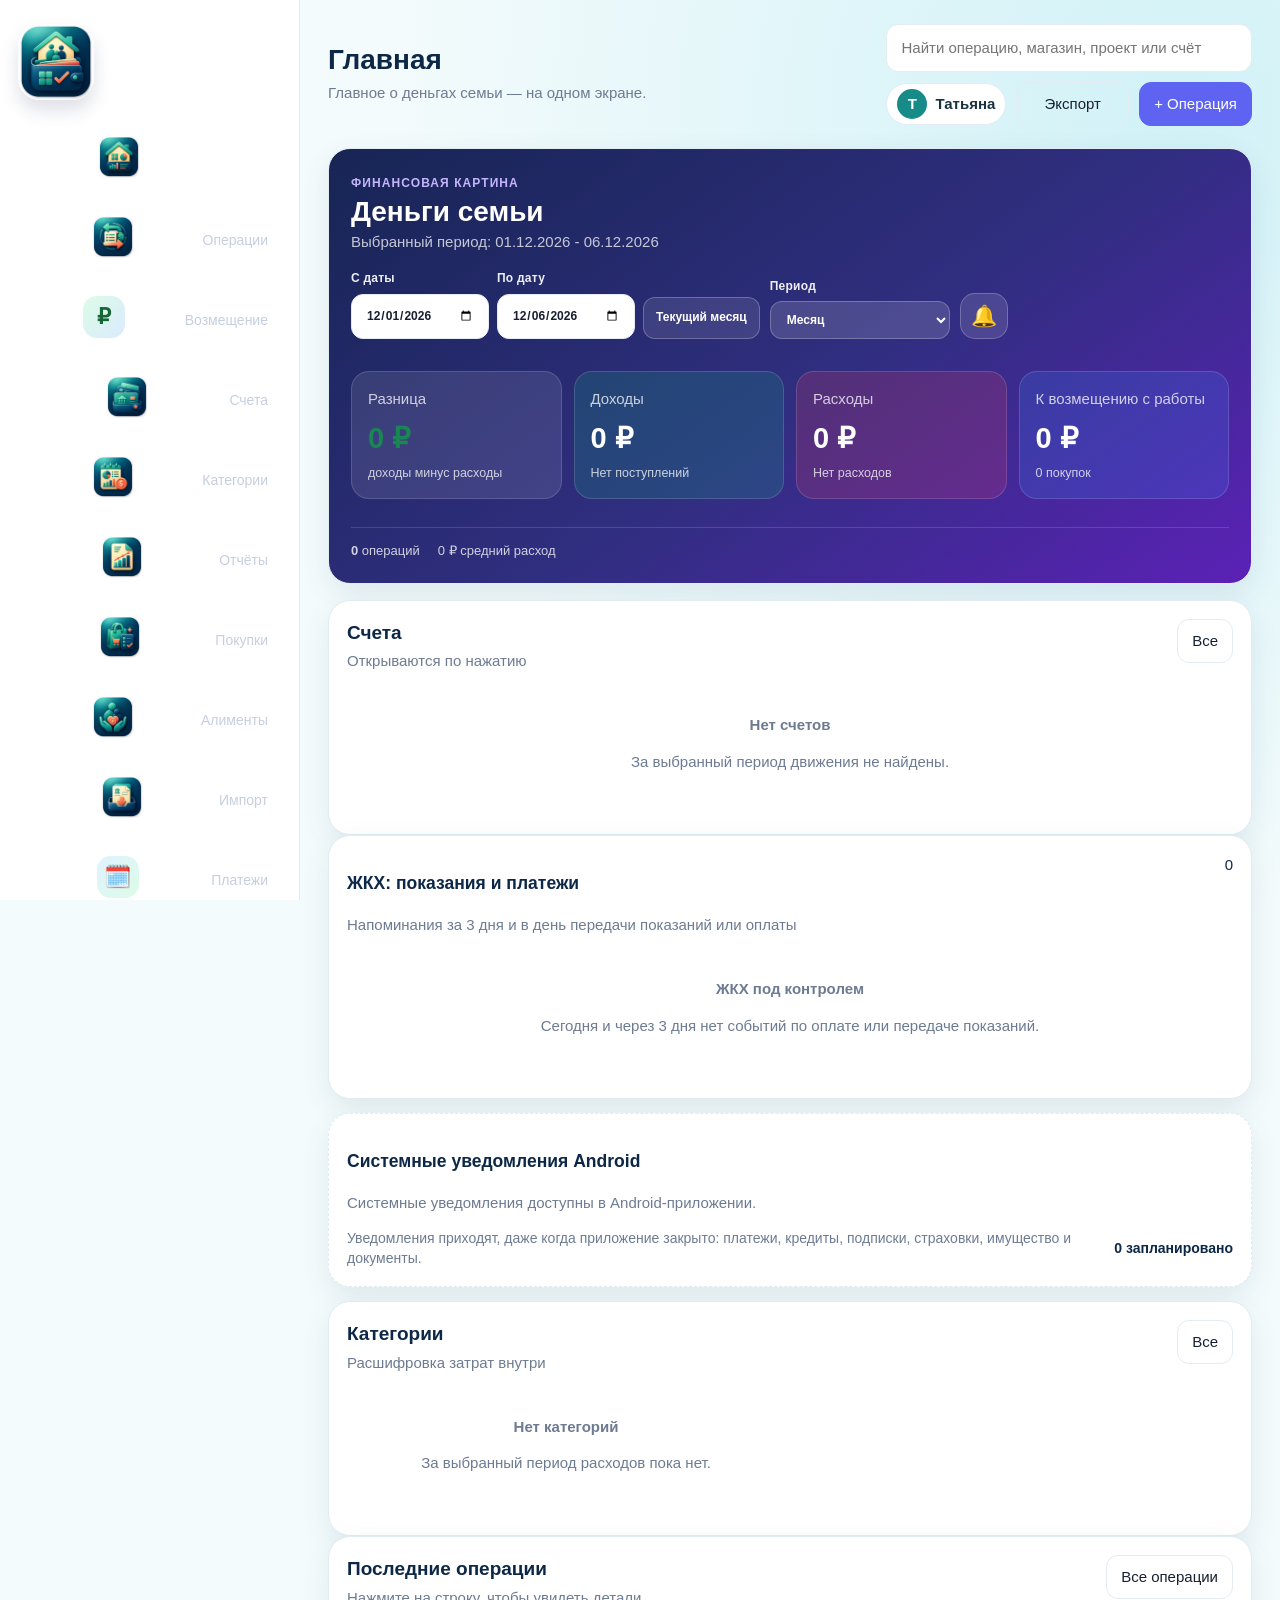
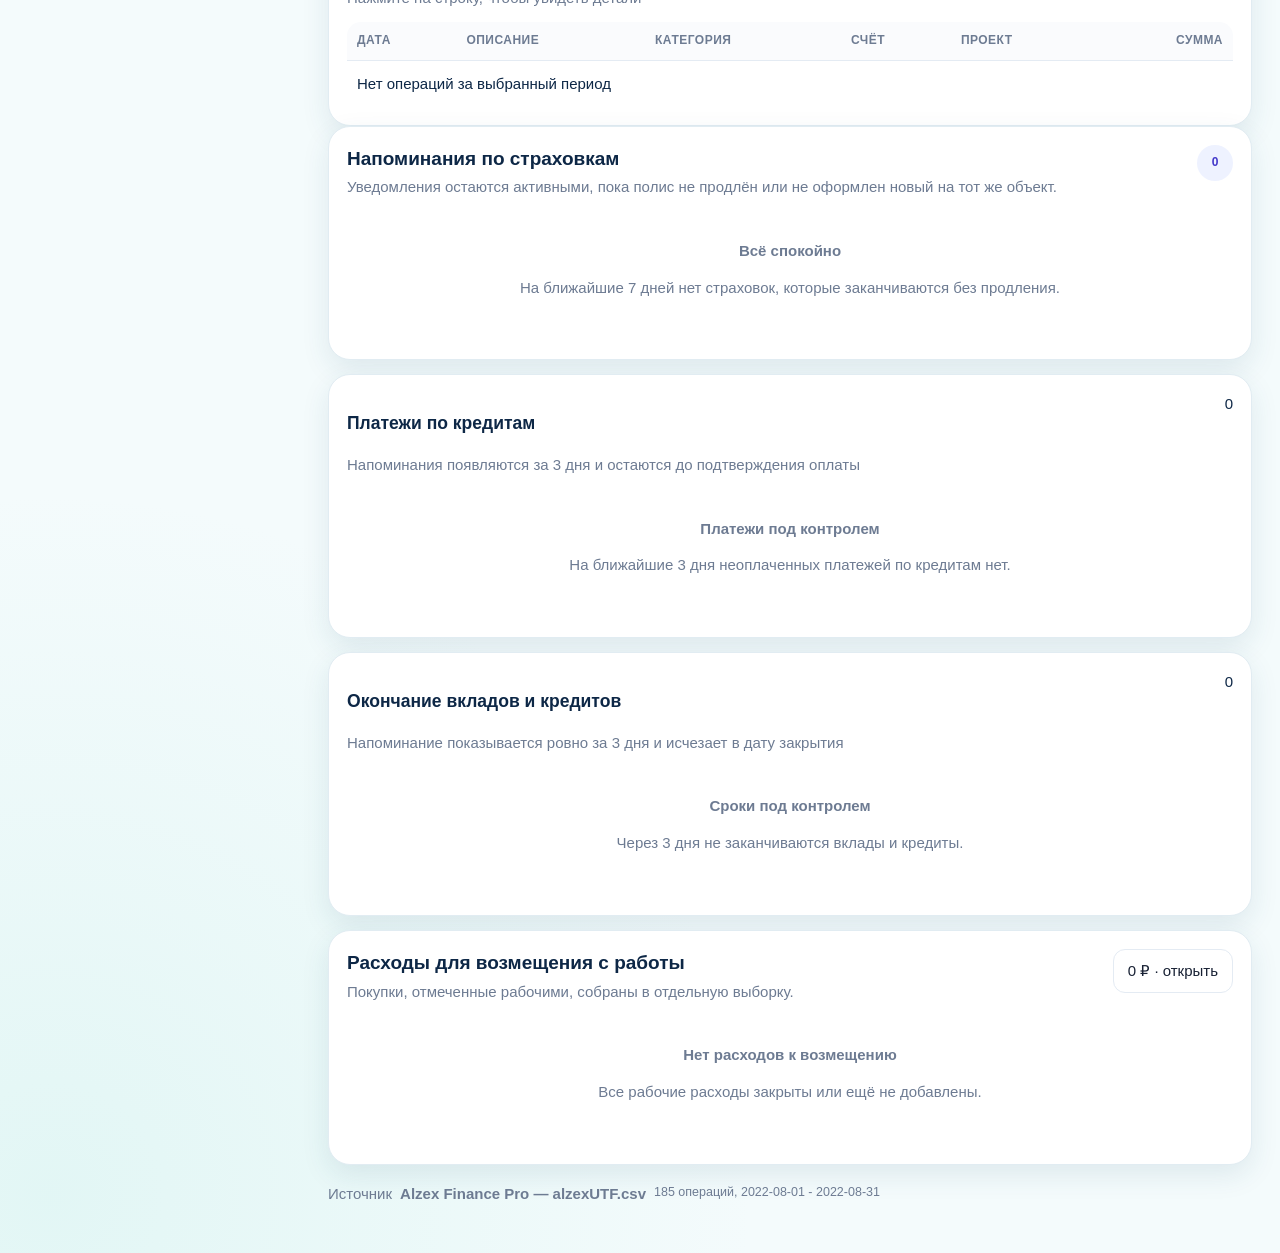
==== commit af3c03f5: "Add files via upload" ====
--- a/index.html
+++ b/index.html
@@ -56,6 +56,7 @@
 <p id="pageSubtitle">Главное о деньгах семьи — на одном экране.</p>
 </div>
 <div class="top-actions">
+<button class="mobile-menu-button" id="mobileMenuBtn" type="button" aria-label="Все разделы"><span>☰</span><span>Разделы</span></button>
 <input id="searchInput" placeholder="Найти операцию, магазин, проект или счёт" type="search"/>
 <button class="family-profile-button" id="activeFamilyProfileBtn" type="button"><span class="family-avatar family-avatar--teal">Т</span><span>Татьяна</span></button><button class="ghost" id="exportBtn">Экспорт</button>
 <button class="primary" id="addTxBtn">+ Операция</button>
@@ -116,51 +117,54 @@
 <small id="metricWorkExpenseCount">0 покупок</small>
 </article>
 </div>
-<div class="dashboard-health-chart">
-  <div class="dashboard-donut" id="dashboardCategoryDonut" aria-label="Диаграмма расходов по категориям"></div>
-  <div class="dashboard-donut-copy">
-    <strong>Расходы по категориям</strong>
-    <small id="dashboardCategoryLead">Нет расходов</small>
-    <button class="ghost" data-view-jump="reports" type="button">Подробнее</button>
-  </div>
-</div>
 <div class="finance-picture-footer">
 <span><b id="metricCount">0</b> операций</span>
 <span id="metricAverage">0 ₽ средний расход</span>
 </div>
 </div>
-<div class="dashboard-premium-layout">
-<section class="panel dashboard-accounts-panel">
+<div class="dashboard-grid" id="dashboardPrimaryGrid">
+<section class="panel" id="dashboardAccountsPanel">
 <div class="panel-head">
-<div><h2>Счета</h2></div>
-<button data-view-jump="accounts">Все счета</button>
-</div>
-<div class="dashboard-account-cards" id="accountSummary"></div>
-</section>
-
-<div class="dashboard-dual-grid">
-<section class="panel dashboard-compact-panel">
-<div class="panel-head"><div><h2>Ближайшие платежи</h2></div><button data-view-jump="calendar" aria-label="Открыть календарь">⌁</button></div>
-<div class="dashboard-mini-list" id="dashboardUpcomingPayments"></div>
-<button class="dashboard-panel-link" data-view-jump="calendar" type="button">Все платежи <span>›</span></button>
-</section>
-<section class="panel dashboard-compact-panel">
-<div class="panel-head"><div><h2>Уведомления</h2></div><button id="dashboardOpenNotificationsBtn" type="button" aria-label="Открыть уведомления">⌁</button></div>
-<div class="dashboard-mini-list" id="dashboardMiniNotifications"></div>
-<button class="dashboard-panel-link" id="dashboardAllNotificationsBtn" type="button">Все уведомления <span>›</span></button>
-</section>
-</div>
-
-<section class="panel dashboard-categories-panel">
-<div class="panel-head"><div><h2>Категории</h2></div><button data-view-jump="budgets">Все категории</button></div>
+<div>
+<h2>Счета</h2>
+<p>Открываются по нажатию</p>
+</div>
+<button data-view-jump="accounts">Все</button>
+</div>
+<div class="stack" id="accountSummary"></div>
+</section>
+<section class="panel" id="dashboardCategoriesPanel">
+<div class="panel-head">
+<div>
+<h2>Категории</h2>
+<p>Расшифровка затрат внутри</p>
+</div>
+<button data-view-jump="budgets">Все</button>
+</div>
 <div class="dashboard-category-grid" id="categorySummary"></div>
 </section>
-
-<section class="panel dashboard-latest-panel">
-<div class="panel-head"><div><h2>Последние операции</h2></div><button data-view-jump="transactions">Все операции</button></div>
-<div class="dashboard-transaction-list" id="dashboardLatestCards"></div>
-<div class="table-wrap dashboard-desktop-table">
-<table><thead><tr><th>Дата</th><th>Описание</th><th>Категория</th><th>Счёт</th><th>Проект</th><th class="amount">Сумма</th></tr></thead><tbody id="latestRows"></tbody></table>
+<section class="panel wide" id="dashboardLatestPanel">
+<div class="panel-head">
+<div>
+<h2>Последние операции</h2>
+<p>Нажмите на строку, чтобы увидеть детали</p>
+</div>
+<button data-view-jump="transactions">Все операции</button>
+</div>
+<div class="table-wrap">
+<table>
+<thead>
+<tr>
+<th>Дата</th>
+<th>Описание</th>
+<th>Категория</th>
+<th>Счёт</th>
+<th>Проект</th>
+<th class="amount">Сумма</th>
+</tr>
+</thead>
+<tbody id="latestRows"></tbody>
+</table>
 </div>
 </section>
 </div>
@@ -435,12 +439,6 @@
 </div>
 <section class="panel analytics-health-panel">
 <div class="panel-head"><div><h2>Финансовое здоровье</h2><p>Главные показатели семьи за выбранный период</p></div><button class="secondary" id="exportAnalyticsBtn" type="button">Экспорт отчёта</button></div>
-<div class="financial-health-layout">
-<div class="financial-health-donut-card">
-  <div class="health-donut" id="analyticsHealthDonut"></div>
-  <div class="health-donut-center"><strong id="analyticsHealthTotal">0 ₽</strong><small>расходы</small></div>
-  <div class="health-category-legend" id="analyticsHealthLegend"></div>
-</div>
 <div class="analytics-kpi-grid">
 <article><span>Денежный поток</span><strong id="analyticsNetFlow">0 ₽</strong><small>доходы минус расходы</small></article>
 <article><span>Норма сбережений</span><strong id="analyticsSavingsRate">0%</strong><small>доля остатка от доходов</small></article>
@@ -449,6 +447,9 @@
 <article><span>Резерв</span><strong id="analyticsRunway">0 мес.</strong><small>на сколько хватит ликвидных денег</small></article>
 <article><span>Цели накоплений</span><strong id="analyticsGoalsProgress">0%</strong><small id="analyticsGoalsMeta">цели не созданы</small></article>
 </div>
+<div class="health-category-chart">
+<div><h3>Категории расходов</h3><p>Куда ушли деньги за выбранный период</p></div>
+<div class="donut-layout"><div class="donut-chart" id="healthCategoryDonut"></div><div class="chart-legend" id="healthCategoryLegend"></div></div>
 </div>
 </section>
 <div class="analytics-grid">
@@ -676,9 +677,13 @@
 </section>
 
 <section class="view" id="settings">
-<section class="panel appearance-panel" id="appearancePanel">
-<div class="panel-head"><div><span class="eyebrow">Оформление</span><h2>Фон приложения</h2><p>Выберите фон. Изменения применяются сразу.</p></div></div>
-<div class="theme-options" id="themeOptions"></div>
+<section class="panel display-settings-panel" id="displaySettingsPanel">
+<div class="panel-head"><div><span class="eyebrow">Отображение</span><h2>Внешний вид приложения</h2><p>Настройки применяются сразу и сохраняются на этом устройстве.</p></div></div>
+<div class="display-setting-grid">
+<label><span>Фон приложения</span><select id="uiThemeSelect"><option value="sky">Воздушный голубой</option><option value="warm">Тёплый светлый</option><option value="mint">Мятный</option><option value="plain">Белый минимализм</option><option value="dark">Тёмный</option></select></label>
+<label><span>Размер элементов</span><select id="uiDensitySelect"><option value="compact">Компактный</option><option value="comfortable">Удобный</option><option value="large">Крупный</option></select></label>
+<label class="toggle-setting"><input id="uiAnimationsToggle" type="checkbox" checked><span><strong>Плавные анимации</strong><small>Мягкие переходы между разделами и карточками</small></span></label>
+</div>
 </section>
 <div class="backup-hero panel">
   <div>
@@ -787,14 +792,6 @@
 <strong id="sourceName">Локальные данные</strong>
 <small id="sourceMeta">Загрузка…</small>
 </footer>
-
-<nav class="mobile-bottom-nav" aria-label="Основная навигация">
-  <button class="mobile-nav-item active" data-view="dashboard" type="button"><span class="mobile-nav-icon">⌂</span><span>Главная</span></button>
-  <button class="mobile-nav-item" data-view="accounts" type="button"><span class="mobile-nav-icon">▣</span><span>Счета</span></button>
-  <button class="mobile-nav-item mobile-nav-main-action" id="mobileAddTxBtn" type="button"><span class="mobile-nav-plus">+</span><span>Операция</span></button>
-  <button class="mobile-nav-item" data-view="shopping" type="button"><span class="mobile-nav-icon">♧</span><span>Покупки</span></button>
-  <button class="mobile-nav-item" data-view="reports" type="button"><span class="mobile-nav-icon">◔</span><span>Отчёты</span></button>
-</nav>
 </main>
 </div>
 
@@ -1511,5 +1508,19 @@
 })();
 </script>
 
+
+<div class="mobile-nav-backdrop" id="mobileNavBackdrop" hidden></div>
+<aside class="mobile-nav-drawer" id="mobileNavDrawer" aria-hidden="true">
+<div class="mobile-drawer-head"><div><strong>Все разделы</strong><small>ФинПорядок</small></div><button id="closeMobileNavBtn" type="button" aria-label="Закрыть">×</button></div>
+<div class="mobile-drawer-grid" id="mobileDrawerGrid"></div>
+</aside>
+<nav class="mobile-bottom-nav" aria-label="Основная навигация">
+<button data-mobile-view="dashboard" type="button"><img src="./assets/ui-icons/home.png" alt=""><span>Главная</span></button>
+<button data-mobile-view="accounts" type="button"><img src="./assets/ui-icons/accounts.png" alt=""><span>Счета</span></button>
+<button class="mobile-add-operation" id="mobileAddTxBtn" type="button" aria-label="Добавить операцию"><span>+</span><small>Операция</small></button>
+<button data-mobile-view="shopping" type="button"><img src="./assets/ui-icons/shopping.png" alt=""><span>Покупки</span></button>
+<button data-mobile-view="reports" type="button"><img src="./assets/ui-icons/reports.png" alt=""><span>Отчёты</span></button>
+</nav>
+
 </body>
 </html>
--- a/styles.css
+++ b/styles.css
@@ -1516,34 +1516,162 @@
 @media (max-width:900px){ .analytics-kpi-grid{grid-template-columns:repeat(2,minmax(0,1fr));}.analytics-grid,.final-test-list{grid-template-columns:1fr;} }
 @media (max-width:560px){ .analytics-kpi-grid{grid-template-columns:1fr;}.final-test-summary{align-items:flex-start;flex-direction:column;} }
 
-
-/* PACKAGE 13.1 — premium mobile redesign */
-:root{--accent:#0aa7a8;--accent-2:#e8fbfb;--radius-lg:24px;--radius-md:18px;--shadow:0 16px 38px rgba(20,41,66,.10)}
-body{background:radial-gradient(circle at 8% 3%,rgba(211,248,247,.9),transparent 28%),radial-gradient(circle at 92% 4%,rgba(255,236,214,.7),transparent 30%),linear-gradient(180deg,#f9fcfd 0%,#f3f8fa 100%);font-family:Inter,"SF Pro Display","Segoe UI",Arial,sans-serif}
-.panel,.card,.metric,.hero-card{border-color:rgba(127,148,170,.16);box-shadow:var(--shadow)}
-button{border-radius:16px}.mobile-bottom-nav{display:none}.appearance-panel{margin-bottom:16px}.theme-options{display:grid;grid-template-columns:repeat(auto-fit,minmax(150px,1fr));gap:12px}.theme-option{padding:14px;text-align:left;background:#fff}.theme-option.active{border-color:var(--accent);box-shadow:0 10px 24px rgba(10,167,168,.18)}.theme-option strong,.theme-option small{display:block}.theme-option small{color:var(--muted);margin-top:4px}
-body[data-theme="mint"]{background:radial-gradient(circle at 8% 3%,rgba(198,248,239,.9),transparent 30%),linear-gradient(180deg,#f8fdfb,#eef8f4)}
-body[data-theme="sky"]{background:radial-gradient(circle at 92% 4%,rgba(205,238,255,.9),transparent 32%),linear-gradient(180deg,#f8fcff,#eef6fb)}
-body[data-theme="sand"]{background:radial-gradient(circle at 92% 4%,rgba(255,226,198,.85),transparent 32%),linear-gradient(180deg,#fffaf6,#f7efe8)}
-body[data-theme="night"]{--bg:#08111f;--bg-soft:#0d1728;--card:#111d30;--text:#f2f6fc;--muted:#9baac0;--line:#20314b;background:linear-gradient(180deg,#08111f,#0d1728)}
-body[data-theme="night"] .panel,body[data-theme="night"] .card,body[data-theme="night"] .metric{background:rgba(17,29,48,.92)}
-@media(max-width:1099px){
-body{padding-bottom:calc(104px + env(safe-area-inset-bottom))}.app{display:block}.sidebar{position:relative;top:auto;padding:calc(env(safe-area-inset-top) + 14px) 18px 6px;background:transparent;border:0;backdrop-filter:none}.sidebar .nav,.sidebar .review-side-card{display:none!important}.brand{padding:2px 0 10px}.brand-logo-image{width:58px;height:58px;border-radius:18px}.brand-copy strong{font-size:25px}.brand-copy span{display:none}.main{padding:0 14px 26px}.topbar{position:static;padding:4px 0 14px;margin:0;background:transparent;border:0;box-shadow:none}.topbar-copy{display:none}.top-actions{display:grid;grid-template-columns:1fr auto;gap:10px}.top-actions input{grid-column:1/-1;order:3;border-radius:18px}.top-actions #exportBtn,.top-actions #addTxBtn{display:none}.family-profile-button{border-radius:999px;min-width:50px}.family-profile-button span:last-child{display:none}.hero-card{border-radius:26px;padding:18px}.panel{border-radius:24px;padding:16px}.dashboard-grid{gap:12px}.finance-picture-grid{grid-template-columns:repeat(2,minmax(0,1fr))}.finance-picture-tile--balance{grid-column:1/-1}.dashboard-category-grid{grid-template-columns:repeat(2,minmax(0,1fr))}.table-wrap{border-radius:20px}.mobile-bottom-nav{position:fixed;left:14px;right:14px;bottom:calc(10px + env(safe-area-inset-bottom));z-index:150;display:grid;grid-template-columns:repeat(5,minmax(0,1fr));align-items:end;padding:9px 8px 8px;border:1px solid rgba(130,151,177,.18);border-radius:27px;background:rgba(255,255,255,.92);backdrop-filter:blur(24px);box-shadow:0 20px 50px rgba(24,46,75,.18)}body[data-theme="night"] .mobile-bottom-nav{background:rgba(10,20,37,.94)}.mobile-nav-item{border:0;background:transparent;box-shadow:none;padding:5px 2px 3px;color:#66798f;display:flex;flex-direction:column;align-items:center;gap:4px;font-size:11px}.mobile-nav-item:hover{transform:none;box-shadow:none}.mobile-nav-item.active{color:var(--accent)}.mobile-nav-icon{font-size:29px;line-height:1}.mobile-nav-main-action{margin-top:-30px}.mobile-nav-plus{width:62px;height:62px;border-radius:50%;display:grid;place-items:center;background:linear-gradient(145deg,#16b9bb,#07979b);color:#fff;font-size:44px;line-height:1;border:5px solid #fff;box-shadow:0 14px 28px rgba(7,151,155,.35)}body[data-theme="night"] .mobile-nav-plus{border-color:#0d1728}.view.active{animation:viewIn .2s ease}@keyframes viewIn{from{opacity:0;transform:translateY(6px)}to{opacity:1;transform:none}}
-}
-@media(min-width:1100px){.app{display:grid;grid-template-columns:310px minmax(0,1fr)}.sidebar{height:100vh;position:sticky;top:0}.nav{display:grid;grid-template-columns:1fr}.nav button{flex-direction:row;justify-content:flex-start;text-align:left}.main{padding:26px 30px}}
-
-
-/* ===== Package 13.2 — approved premium mobile structure ===== */
-:root{--premium-bg:#f5fbfd;--premium-card:#ffffff;--premium-ink:#0d2a4a;--premium-muted:#71839d;--premium-teal:#08a8ad;--premium-shadow:0 14px 34px rgba(30,72,102,.11)}
-body{font-family:Inter,"SF Pro Display","Segoe UI",Arial,sans-serif;background:radial-gradient(circle at 18% 0%,rgba(111,223,223,.18),transparent 28%),radial-gradient(circle at 100% 12%,rgba(255,228,181,.20),transparent 24%),linear-gradient(180deg,#f8fdfe 0%,#f2f9fc 100%);color:var(--premium-ink)}
-body::before{background:linear-gradient(145deg,rgba(255,255,255,.78),rgba(227,247,250,.24));z-index:-2}
-.main{max-width:980px;margin:0 auto;padding:0 20px 130px}.sidebar{max-width:980px;margin:0 auto;width:100%;padding:calc(env(safe-area-inset-top) + 18px) 20px 8px}.brand{gap:16px}.brand-logo-image{width:66px;height:66px;border-radius:20px}.brand-copy strong{font-size:30px;letter-spacing:-.5px;color:#0d3158}.topbar{position:static;background:transparent;border:0;box-shadow:none;padding:0 0 12px}.top-actions{grid-template-columns:1fr auto}.top-actions input{display:none}.family-profile-button{width:54px;height:54px;border-radius:50%;padding:0;justify-content:center;background:#fff;box-shadow:var(--premium-shadow);border:1px solid #e7eff5}.family-profile-button .family-avatar{width:34px;height:34px}.top-actions #exportBtn,.top-actions #addTxBtn{display:none}
-.hero-card.finance-picture-card{display:grid;grid-template-columns:1.18fr .82fr;gap:22px;background:rgba(255,255,255,.94);color:var(--premium-ink);border:1px solid #e3edf3;box-shadow:var(--premium-shadow);border-radius:28px;padding:24px;margin-top:6px}.finance-picture-head{grid-column:1/-1;display:flex;align-items:center}.finance-picture-eyebrow{font-size:24px;font-weight:800;color:var(--premium-ink)}.finance-picture-head h2{display:none}.finance-picture-head p{display:none}.finance-picture-actions{margin-left:auto}.finance-period-date-control{display:none}.hero-period-select{font-size:0}.hero-period-select select{font-size:15px;width:auto;border-radius:999px;background:#f7fafc;padding:10px 34px 10px 14px}.dashboard-notification-button{position:fixed;right:84px;top:calc(env(safe-area-inset-top) + 26px);z-index:80;width:52px;height:52px;border-radius:50%;background:#fff;box-shadow:var(--premium-shadow)}
-.finance-picture-grid{grid-template-columns:repeat(2,minmax(0,1fr));gap:14px;align-content:center}.finance-picture-tile{background:transparent;border:0;padding:8px 0}.finance-picture-tile--balance{grid-column:1/-1;border-top:1px solid #e7edf2;padding-top:16px;order:3}.finance-picture-tile--work{display:none}.finance-picture-tile span{color:var(--premium-muted);font-size:15px}.finance-picture-tile strong{font-size:30px;color:var(--premium-ink)}.finance-picture-tile--income strong{color:#20a43b}.finance-picture-tile--expense strong{color:#ef4444}.finance-picture-tile small{font-size:13px;color:var(--premium-muted)}
-.dashboard-health-chart{display:flex;align-items:center;justify-content:center;gap:16px;min-height:230px}.dashboard-donut{width:210px;height:210px;border-radius:50%;position:relative;display:grid;place-items:center;box-shadow:inset 0 0 0 2px rgba(255,255,255,.8)}.dashboard-donut::after,.health-donut::after{content:"";position:absolute;inset:25%;border-radius:50%;background:#fff;box-shadow:0 0 0 1px #edf2f5}.dashboard-donut span{position:relative;z-index:2;width:74px;text-align:center;font-size:14px;color:#50647f}.dashboard-donut-copy{display:none}.finance-picture-footer{grid-column:1/-1;color:var(--premium-muted);border-top:1px solid #edf2f5;padding-top:12px}
-.dashboard-premium-layout{display:grid;gap:16px;margin-top:18px}.panel{background:rgba(255,255,255,.94);border:1px solid #e4edf3;border-radius:26px;box-shadow:var(--premium-shadow)}.panel-head h2{font-size:22px;color:var(--premium-ink)}.panel-head button,.dashboard-panel-link{border:0;background:transparent;color:var(--premium-teal);box-shadow:none;padding:4px 0}.dashboard-account-cards{display:grid;grid-template-columns:repeat(4,minmax(170px,1fr));gap:12px;overflow-x:auto;padding:2px 2px 8px}.dashboard-account-card{min-width:175px;border:1px solid #e4edf3;border-radius:20px;background:#fff;padding:16px;box-shadow:0 8px 22px rgba(30,72,102,.08)}.dashboard-account-head{display:flex;align-items:center;gap:10px}.dashboard-account-head>div{min-width:0}.dashboard-account-head strong,.dashboard-account-head small{display:block}.dashboard-account-head small{color:var(--premium-muted);font-size:12px}.dashboard-account-card>b{display:block;font-size:20px;margin-top:22px;color:#0d3158}.dashboard-account-card:nth-child(1)>b{color:#1b9b3c}.dashboard-account-card:nth-child(2)>b{color:#245db7}.dashboard-dual-grid{display:grid;grid-template-columns:1fr 1fr;gap:16px}.dashboard-compact-panel{display:flex;flex-direction:column;min-height:250px}.dashboard-mini-list{display:grid;gap:4px}.dashboard-mini-row{display:grid;grid-template-columns:auto minmax(0,1fr) auto auto;align-items:center;gap:10px;border:0;border-bottom:1px solid #edf2f5;border-radius:0;background:transparent;padding:10px 0;text-align:left;box-shadow:none}.dashboard-mini-row:last-child{border-bottom:0}.dashboard-list-icon{width:42px;height:42px;border-radius:50%;background:#f1f7f9;display:grid;place-items:center;overflow:hidden}.dashboard-list-icon img{width:32px;height:32px;object-fit:contain}.dashboard-mini-copy strong,.dashboard-mini-copy small{display:block}.dashboard-mini-copy strong{font-size:15px}.dashboard-mini-copy small{color:var(--premium-muted);font-size:12px}.dashboard-mini-row b{color:#ef4444;font-size:16px}.chevron{color:#8394aa;font-size:28px;font-weight:300}.dashboard-panel-link{margin-top:auto;display:flex;justify-content:space-between;width:100%;font-size:15px}.dashboard-category-grid{display:grid;grid-template-columns:1fr 1fr;gap:10px}.dashboard-category-grid .category-summary-card,.dashboard-category-grid .row{border:1px solid #e4edf3;border-radius:15px;padding:12px;background:#fff;box-shadow:none}.dashboard-category-grid .category-icon{width:38px;height:38px}.dashboard-latest-panel{padding-bottom:10px}.dashboard-transaction-list{display:grid}.dashboard-operation-card{display:grid;grid-template-columns:auto minmax(0,1fr) auto auto;align-items:center;gap:12px;border:0;border-bottom:1px solid #edf2f5;border-radius:0;background:transparent;padding:12px 0;text-align:left;box-shadow:none}.dashboard-operation-card:last-child{border-bottom:0}.dashboard-operation-card .store-icon,.dashboard-operation-card .category-icon{width:46px;height:46px;border-radius:50%}.dashboard-operation-copy strong,.dashboard-operation-copy small,.dashboard-operation-amount b,.dashboard-operation-amount small{display:block}.dashboard-operation-copy small,.dashboard-operation-amount small{color:var(--premium-muted);font-size:12px}.dashboard-operation-amount{text-align:right}.dashboard-operation-amount b{font-size:17px;color:#102844}.dashboard-desktop-table{display:none}
-.dashboard-alert-panel{display:none}.native-notification-panel{display:none!important}
-.analytics-health-panel{padding:20px}.financial-health-layout{display:grid;grid-template-columns:360px 1fr;gap:18px}.financial-health-donut-card{position:relative;background:#f8fbfd;border:1px solid #e6eef3;border-radius:22px;padding:18px}.health-donut{width:210px;height:210px;border-radius:50%;position:relative;margin:0 auto}.health-donut-center{position:absolute;top:88px;left:50%;transform:translateX(-50%);z-index:2;text-align:center;width:120px}.health-donut-center strong,.health-donut-center small{display:block}.health-donut-center strong{font-size:18px}.health-donut-center small{color:var(--premium-muted)}.health-category-legend{display:grid;gap:8px;margin-top:14px}.health-category-legend>div{display:grid;grid-template-columns:auto 1fr auto;align-items:center;gap:8px;font-size:13px}.health-category-legend i{width:10px;height:10px;border-radius:50%;background:var(--premium-teal)}.health-category-legend div:nth-child(2) i{background:#46c3a6}.health-category-legend div:nth-child(3) i{background:#8b6bd8}.health-category-legend div:nth-child(4) i{background:#ff8a3d}.health-category-legend div:nth-child(5) i{background:#ffc928}.health-category-legend div:nth-child(6) i{background:#82d4d2}.analytics-kpi-grid{grid-template-columns:repeat(2,minmax(0,1fr))}
-.mobile-bottom-nav{left:20px;right:20px;bottom:calc(12px + env(safe-area-inset-bottom));border-radius:26px;background:rgba(255,255,255,.97);border:1px solid #e4edf3;box-shadow:0 18px 46px rgba(30,72,102,.20);padding:10px 8px}.mobile-nav-item{color:#60728a;font-size:12px;gap:5px}.mobile-nav-icon{font-size:0;width:28px;height:28px;position:relative}.mobile-nav-icon::before{font-size:26px}.mobile-nav-item[data-view="dashboard"] .mobile-nav-icon::before{content:"⌂"}.mobile-nav-item[data-view="accounts"] .mobile-nav-icon::before{content:"▣"}.mobile-nav-item[data-view="shopping"] .mobile-nav-icon::before{content:"▢"}.mobile-nav-item[data-view="reports"] .mobile-nav-icon::before{content:"◔"}.mobile-nav-item.active{color:var(--premium-teal)}.mobile-nav-plus{width:68px;height:68px;background:linear-gradient(145deg,#16bfc2,#039a9f);border:6px solid #fff;box-shadow:0 12px 30px rgba(8,168,173,.36)}
-@media(max-width:760px){.main,.sidebar{padding-left:14px;padding-right:14px}.brand-logo-image{width:58px;height:58px}.brand-copy strong{font-size:25px}.hero-card.finance-picture-card{grid-template-columns:1fr;gap:14px;padding:18px}.finance-picture-head{grid-column:1}.finance-picture-actions{margin-left:auto}.finance-picture-grid{grid-template-columns:repeat(2,minmax(0,1fr))}.dashboard-health-chart{position:absolute;right:18px;top:76px;min-height:0}.dashboard-donut{width:145px;height:145px}.finance-picture-grid{padding-right:154px}.finance-picture-footer{display:none}.dashboard-account-cards{grid-template-columns:repeat(4,170px)}.dashboard-dual-grid{grid-template-columns:1fr 1fr}.dashboard-compact-panel{min-height:230px}.dashboard-category-grid{grid-template-columns:1fr 1fr}.financial-health-layout{grid-template-columns:1fr}.analytics-kpi-grid{grid-template-columns:1fr 1fr}.dashboard-notification-button{right:76px;top:calc(env(safe-area-inset-top) + 20px)}.hero-period-select select{max-width:150px}.finance-picture-tile strong{font-size:25px}}
-@media(max-width:560px){.dashboard-dual-grid{grid-template-columns:1fr}.dashboard-compact-panel{min-height:auto}.finance-picture-grid{padding-right:0}.dashboard-health-chart{position:relative;right:auto;top:auto}.dashboard-donut{width:170px;height:170px}.hero-card.finance-picture-card{grid-template-columns:1fr}.dashboard-category-grid{grid-template-columns:1fr 1fr}.analytics-kpi-grid{grid-template-columns:1fr}.dashboard-account-cards{grid-template-columns:repeat(4,155px)}.dashboard-account-card{min-width:155px}.dashboard-operation-card{grid-template-columns:auto minmax(0,1fr) auto}.dashboard-operation-card>.chevron{display:none}}
+/* ===== Rebuild 0.20.3: approved mobile structure without removing modules ===== */
+:root{
+  --ui-bg:#f3fbfd;
+  --ui-card:#ffffff;
+  --ui-text:#0d2746;
+  --ui-muted:#6f8199;
+  --ui-line:#e3ebf2;
+  --ui-accent:#08a7aa;
+  --ui-accent-dark:#087f88;
+  --ui-shadow:0 10px 28px rgba(32,75,104,.10);
+}
+body[data-ui-theme="sky"]{--ui-bg:#f0fbfd;--ui-card:#fff;--ui-text:#0d2746;--ui-muted:#6f8199;--ui-line:#e1ecf2;--ui-accent:#08a7aa;background:radial-gradient(circle at 92% 4%,rgba(105,213,232,.25),transparent 27%),radial-gradient(circle at 4% 98%,rgba(169,231,222,.24),transparent 23%),#f4fbfc}
+body[data-ui-theme="warm"]{--ui-bg:#fffaf2;--ui-card:#fff;--ui-text:#2d3340;--ui-muted:#7c7b78;--ui-line:#eee5d9;--ui-accent:#d9985f;background:radial-gradient(circle at 90% 5%,rgba(255,215,156,.22),transparent 28%),#fffaf3}
+body[data-ui-theme="mint"]{--ui-bg:#f3fbf7;--ui-card:#fff;--ui-text:#183c35;--ui-muted:#6b817b;--ui-line:#dfece6;--ui-accent:#1b9a7b;background:radial-gradient(circle at 90% 5%,rgba(117,218,181,.20),transparent 28%),#f4fbf8}
+body[data-ui-theme="plain"]{--ui-bg:#f6f8fb;--ui-card:#fff;--ui-text:#15243a;--ui-muted:#718096;--ui-line:#e5eaf0;--ui-accent:#0aa5aa;background:#f6f8fb}
+body[data-ui-theme="dark"]{--ui-bg:#0d1724;--ui-card:#172333;--ui-text:#f3f7fb;--ui-muted:#9badc2;--ui-line:#26364a;--ui-accent:#21c0c3;background:radial-gradient(circle at 90% 3%,rgba(33,192,195,.15),transparent 25%),#0d1724}
+body{background-color:var(--ui-bg);color:var(--ui-text);padding-bottom:0}
+body.reduce-motion *,body.reduce-motion *::before,body.reduce-motion *::after{animation:none!important;transition:none!important;scroll-behavior:auto!important}
+body[data-ui-density="compact"]{font-size:14px}
+body[data-ui-density="large"]{font-size:16px}
+
+.panel,.card,.metric,.hero-card{border-color:var(--ui-line);box-shadow:var(--ui-shadow)}
+.panel,.card,.metric{background:var(--ui-card);color:var(--ui-text)}
+body[data-ui-theme="dark"] .panel,body[data-ui-theme="dark"] .card,body[data-ui-theme="dark"] .metric,body[data-ui-theme="dark"] .sidebar,body[data-ui-theme="dark"] .topbar{background:var(--ui-card);color:var(--ui-text)}
+body[data-ui-theme="dark"] input,body[data-ui-theme="dark"] select,body[data-ui-theme="dark"] textarea,body[data-ui-theme="dark"] button{background:#122031;color:var(--ui-text);border-color:var(--ui-line)}
+body[data-ui-theme="dark"] .table-wrap,body[data-ui-theme="dark"] th{background:#172333;color:var(--ui-text)}
+
+.mobile-menu-button,.mobile-bottom-nav,.mobile-nav-drawer,.mobile-nav-backdrop{display:none}
+.display-settings-panel{margin-bottom:16px}
+.display-setting-grid{display:grid;grid-template-columns:repeat(2,minmax(0,1fr));gap:14px}
+.display-setting-grid label>span{display:block;font-weight:700;margin-bottom:7px}
+.toggle-setting{grid-column:1/-1;display:flex;align-items:center;gap:12px;padding:14px;border:1px solid var(--ui-line);border-radius:16px;background:rgba(255,255,255,.5)}
+.toggle-setting input{width:auto}
+.toggle-setting strong,.toggle-setting small{display:block}.toggle-setting small{color:var(--ui-muted);margin-top:2px}
+
+.health-category-chart{margin-top:18px;padding-top:18px;border-top:1px solid var(--ui-line)}
+.health-category-chart>div:first-child h3{margin:0;font-size:18px}.health-category-chart>div:first-child p{margin:4px 0 14px;color:var(--ui-muted)}
+.health-category-chart .donut-layout{display:grid;grid-template-columns:minmax(180px,260px) 1fr;gap:24px;align-items:center}
+.analytics-health-panel{padding:20px!important;min-height:0!important}
+.analytics-kpi-grid{grid-template-columns:repeat(3,minmax(0,1fr))!important;gap:12px!important}
+.analytics-kpi-grid>article{min-height:118px!important;padding:15px!important}
+
+.category-icon--asset img{width:100%;height:100%;object-fit:contain;border-radius:inherit}
+.category-icon--asset{background:transparent!important;box-shadow:none!important;overflow:visible!important}
+#budgetCards .category-card-title .category-icon,#incomeCategoryCards .category-card-title .category-icon{width:58px!important;height:58px!important;border-radius:18px!important;flex:0 0 58px}
+
+@media (min-width:901px){
+  .app{display:grid;grid-template-columns:300px minmax(0,1fr)}
+  .sidebar{position:sticky;top:0;height:100vh;overflow:auto;border-right:1px solid var(--ui-line);border-bottom:0;background:rgba(255,255,255,.96)}
+  .nav{display:grid;grid-template-columns:1fr;overflow:visible}
+  .nav button{flex-direction:row;justify-content:flex-start;text-align:left;min-width:0}
+  .main{padding:24px 28px 40px;max-width:1500px}
+}
+
+@media (max-width:900px){
+  body{padding-bottom:94px;overflow-x:hidden}
+  .app{display:block}
+  .sidebar{display:none!important}
+  .main{padding:14px 14px 28px}
+  .topbar{position:relative;display:flex;align-items:center;justify-content:space-between;gap:12px;margin-bottom:16px;padding:8px 2px;background:transparent;border:0;box-shadow:none}
+  .topbar-copy h1{font-size:30px;line-height:1.05;color:var(--ui-text)}
+  .topbar-copy p{display:none}
+  .top-actions{display:flex;align-items:center;justify-content:flex-end;gap:8px;width:auto}
+  .top-actions #searchInput,.top-actions #exportBtn,.top-actions #addTxBtn{display:none!important}
+  .family-profile-button{width:48px;height:48px;padding:0;border-radius:50%;box-shadow:var(--ui-shadow)}
+  .family-profile-button>span:last-child{display:none}
+  .mobile-menu-button{display:flex;align-items:center;gap:6px;padding:10px 12px;border-radius:16px;background:#fff;color:var(--ui-text);box-shadow:var(--ui-shadow)}
+  .mobile-menu-button span:first-child{font-size:20px}.mobile-menu-button span:last-child{font-size:12px;font-weight:700}
+
+  .hero-card.finance-picture-card{padding:18px;border-radius:24px;background:#fff!important;color:var(--ui-text)!important;box-shadow:var(--ui-shadow)}
+  .finance-picture-eyebrow,.finance-picture-card h2,.finance-picture-card p,.finance-picture-card span,.finance-picture-card small{color:var(--ui-text)!important}
+  .finance-picture-card h2{font-size:23px!important;margin:2px 0 0}
+  .finance-picture-head{display:flex!important;align-items:flex-start!important;gap:10px!important}
+  .finance-picture-actions{margin-left:auto;align-items:flex-end!important}
+  .finance-period-date-control{display:none!important}
+  .hero-period-select{color:var(--ui-text)!important;background:#f5f7f9!important;border:1px solid var(--ui-line)!important;border-radius:16px!important;padding:7px 10px!important}
+  .hero-period-select select{background:#f5f7f9!important;color:#102844!important;border:0!important;padding:4px 24px 4px 6px!important;min-width:118px!important}
+  .dashboard-notification-button{background:#fff!important;color:var(--ui-text)!important;border:1px solid var(--ui-line)!important;width:44px!important;height:44px!important;border-radius:50%!important}
+  .finance-picture-grid{grid-template-columns:repeat(3,minmax(0,1fr))!important;gap:0!important;margin-top:16px!important;border-top:1px solid var(--ui-line)}
+  .finance-picture-tile{padding:14px 10px!important;border:0!important;border-right:1px solid var(--ui-line)!important;border-radius:0!important;background:transparent!important;min-width:0!important}
+  .finance-picture-tile:last-child{border-right:0!important}
+  .finance-picture-tile strong{font-size:clamp(22px,6vw,32px)!important;white-space:nowrap}
+  .finance-picture-tile span,.finance-picture-tile small{font-size:12px!important;color:var(--ui-muted)!important}
+
+  .dashboard-approved-layout{display:grid;grid-template-columns:1fr 1fr;gap:14px}
+  #dashboardAccountsPanel,#dashboardCategoriesPanel,#dashboardLatestPanel{grid-column:1/-1}
+  #utilityAlertsPanel,#nativeNotificationPanel{grid-column:auto;margin:0!important;min-height:220px}
+  #dashboardApprovedLayout>.panel{margin:0;padding:16px;border-radius:22px}
+  #dashboardApprovedLayout .panel-head{margin-bottom:12px}
+  #dashboardApprovedLayout .panel-head h2,#dashboardApprovedLayout .panel-head h3{font-size:19px;margin:0}
+  #dashboardApprovedLayout .panel-head p{display:none}
+  #dashboardAccountsPanel .stack{display:flex;overflow-x:auto;gap:10px;padding-bottom:4px;scroll-snap-type:x proximity}
+  #dashboardAccountsPanel .row{min-width:190px;display:grid;gap:8px;padding:14px;border:1px solid var(--ui-line);border-radius:18px;background:#fff;scroll-snap-align:start}
+  #dashboardCategoriesPanel .dashboard-category-grid{grid-template-columns:1fr 1fr!important;gap:9px}
+  #dashboardCategoriesPanel .dashboard-category-card{min-height:54px!important;padding:8px 10px!important;border-radius:14px!important}
+  #dashboardCategoriesPanel .category-icon{width:36px!important;height:36px!important;flex-basis:36px!important}
+  #dashboardLatestPanel .table-wrap{border:0;overflow:visible;background:transparent}
+  #dashboardLatestPanel table,#dashboardLatestPanel tbody{display:block;width:100%}
+  #dashboardLatestPanel thead{display:none}
+  #dashboardLatestPanel tr{display:grid;grid-template-columns:1fr auto;gap:2px 10px;padding:11px 2px;border-bottom:1px solid var(--ui-line)}
+  #dashboardLatestPanel td{display:block!important;padding:0!important;border:0!important}
+  #dashboardLatestPanel td:nth-child(1){grid-column:2;grid-row:2;color:var(--ui-muted);font-size:12px;text-align:right}
+  #dashboardLatestPanel td:nth-child(2){grid-column:1;grid-row:1;font-weight:700}
+  #dashboardLatestPanel td:nth-child(3){grid-column:1;grid-row:2;color:var(--ui-muted);font-size:12px}
+  #dashboardLatestPanel td:nth-child(4),#dashboardLatestPanel td:nth-child(5){display:none!important}
+  #dashboardLatestPanel td:nth-child(6){grid-column:2;grid-row:1;font-size:17px;font-weight:700;text-align:right}
+  #dashboard>.dashboard-alert-panel:not(#utilityAlertsPanel):not(#nativeNotificationPanel){margin-top:14px}
+
+  .cards-grid,#budgetCards.cards-grid,#incomeCategoryCards.cards-grid{grid-template-columns:repeat(2,minmax(0,1fr))!important;gap:10px!important}
+  #budgetCards .category-card,#incomeCategoryCards .category-card{min-height:118px!important;padding:12px!important;border-radius:20px!important;display:grid!important;grid-template-columns:50px 1fr!important;grid-template-rows:auto auto!important;gap:5px 10px!important}
+  #budgetCards .category-card-title,#incomeCategoryCards .category-card-title{display:contents!important}
+  #budgetCards .category-card-title .category-icon,#incomeCategoryCards .category-card-title .category-icon{grid-row:1/3;width:50px!important;height:50px!important;flex-basis:50px!important}
+  #budgetCards .category-card-title>div,#incomeCategoryCards .category-card-title>div{min-width:0}
+  #budgetCards .category-card-title h3,#incomeCategoryCards .category-card-title h3{font-size:15px!important;line-height:1.15;margin:0!important;display:-webkit-box;-webkit-line-clamp:2;-webkit-box-orient:vertical;overflow:hidden}
+  #budgetCards .category-card-title p,#incomeCategoryCards .category-card-title p{display:none!important}
+  #budgetCards .category-card>strong,#incomeCategoryCards .category-card>strong{font-size:17px!important;margin:0!important;align-self:end}
+  #budgetCards .category-card-grid,#incomeCategoryCards .category-card-grid,#budgetCards .category-type-badge,#incomeCategoryCards .category-type-badge,#budgetCards .open-hint,#incomeCategoryCards .open-hint{display:none!important}
+
+  .analytics-health-panel{padding:16px!important}
+  .analytics-kpi-grid{grid-template-columns:repeat(2,minmax(0,1fr))!important;gap:9px!important}
+  .analytics-kpi-grid>article{min-height:94px!important;padding:12px!important}
+  .analytics-kpi-grid strong{font-size:20px!important}
+  .health-category-chart .donut-layout{grid-template-columns:1fr!important;gap:12px!important}
+  .health-category-chart .donut-chart{width:190px!important;height:190px!important;margin:auto}
+  .health-category-chart .chart-legend{display:grid;grid-template-columns:1fr 1fr;gap:6px}
+  .health-category-chart .legend-row{padding:8px!important;font-size:12px!important}
+
+  .mobile-bottom-nav{display:grid;position:fixed;z-index:80;left:10px;right:10px;bottom:max(8px,env(safe-area-inset-bottom));grid-template-columns:repeat(5,1fr);align-items:end;padding:8px 8px 6px;background:rgba(255,255,255,.96);border:1px solid var(--ui-line);border-radius:24px;box-shadow:0 12px 36px rgba(24,63,94,.18);backdrop-filter:blur(14px)}
+  body[data-ui-theme="dark"] .mobile-bottom-nav{background:rgba(23,35,51,.96)}
+  .mobile-bottom-nav button{border:0;background:transparent;padding:4px 2px;display:flex;flex-direction:column;align-items:center;gap:3px;color:#667a94;box-shadow:none;min-width:0}
+  .mobile-bottom-nav button img{width:25px;height:25px;object-fit:contain;filter:saturate(.55)}
+  .mobile-bottom-nav button span{font-size:11px;white-space:nowrap}.mobile-bottom-nav button.active{color:var(--ui-accent)}.mobile-bottom-nav button.active img{filter:none}
+  .mobile-bottom-nav .mobile-add-operation{transform:translateY(-15px);gap:2px;color:var(--ui-accent)}
+  .mobile-add-operation>span{display:grid;place-items:center;width:58px;height:58px;border-radius:50%;background:linear-gradient(145deg,#19bec0,#008e9a);color:#fff;font-size:40px;line-height:1;box-shadow:0 8px 20px rgba(0,151,160,.35);border:5px solid #fff}
+  .mobile-add-operation small{font-size:10px}
+  .mobile-nav-backdrop{display:block;position:fixed;inset:0;z-index:90;background:rgba(4,17,31,.38);backdrop-filter:blur(3px)}
+  .mobile-nav-backdrop[hidden]{display:none}
+  .mobile-nav-drawer{display:block;position:fixed;z-index:91;left:10px;right:10px;bottom:10px;max-height:78vh;overflow:auto;padding:16px;background:var(--ui-card);border:1px solid var(--ui-line);border-radius:26px;box-shadow:0 24px 70px rgba(5,31,53,.28);transform:translateY(115%);transition:transform .25s ease}
+  .mobile-nav-drawer.open{transform:translateY(0)}
+  .mobile-drawer-head{display:flex;align-items:center;justify-content:space-between;margin-bottom:14px}.mobile-drawer-head strong,.mobile-drawer-head small{display:block}.mobile-drawer-head strong{font-size:21px}.mobile-drawer-head small{color:var(--ui-muted)}.mobile-drawer-head button{width:42px;height:42px;padding:0;border-radius:50%;font-size:27px}
+  .mobile-drawer-grid{display:grid;grid-template-columns:repeat(3,minmax(0,1fr));gap:9px}
+  .mobile-drawer-grid button{min-height:92px;padding:10px 6px;display:flex;flex-direction:column;align-items:center;justify-content:center;gap:7px;text-align:center;border-radius:18px;background:#f7fafc;border:1px solid var(--ui-line);color:var(--ui-text)}
+  body[data-ui-theme="dark"] .mobile-drawer-grid button{background:#122031}
+  .mobile-drawer-grid img{width:32px;height:32px;object-fit:contain}.mobile-drawer-grid span{font-size:11px;line-height:1.15}
+  .display-setting-grid{grid-template-columns:1fr}.toggle-setting{grid-column:auto}
+}
+
+@media (max-width:560px){
+  .main{padding-left:10px;padding-right:10px}
+  .topbar-copy h1{font-size:27px}
+  .dashboard-approved-layout{grid-template-columns:1fr}
+  #utilityAlertsPanel,#nativeNotificationPanel{grid-column:1/-1;min-height:0}
+  .finance-picture-grid{grid-template-columns:1fr!important;border-top:0}
+  .finance-picture-tile{border-right:0!important;border-bottom:1px solid var(--ui-line)!important;display:flex;align-items:center;justify-content:space-between;gap:8px;padding:10px 2px!important}
+  .finance-picture-tile:last-child{border-bottom:0!important}.finance-picture-tile small{display:none}.finance-picture-tile strong{font-size:24px!important}
+  .cards-grid,#budgetCards.cards-grid,#incomeCategoryCards.cards-grid{grid-template-columns:1fr 1fr!important}
+  .mobile-drawer-grid{grid-template-columns:repeat(3,1fr)}
+  .health-category-chart .chart-legend{grid-template-columns:1fr}
+}
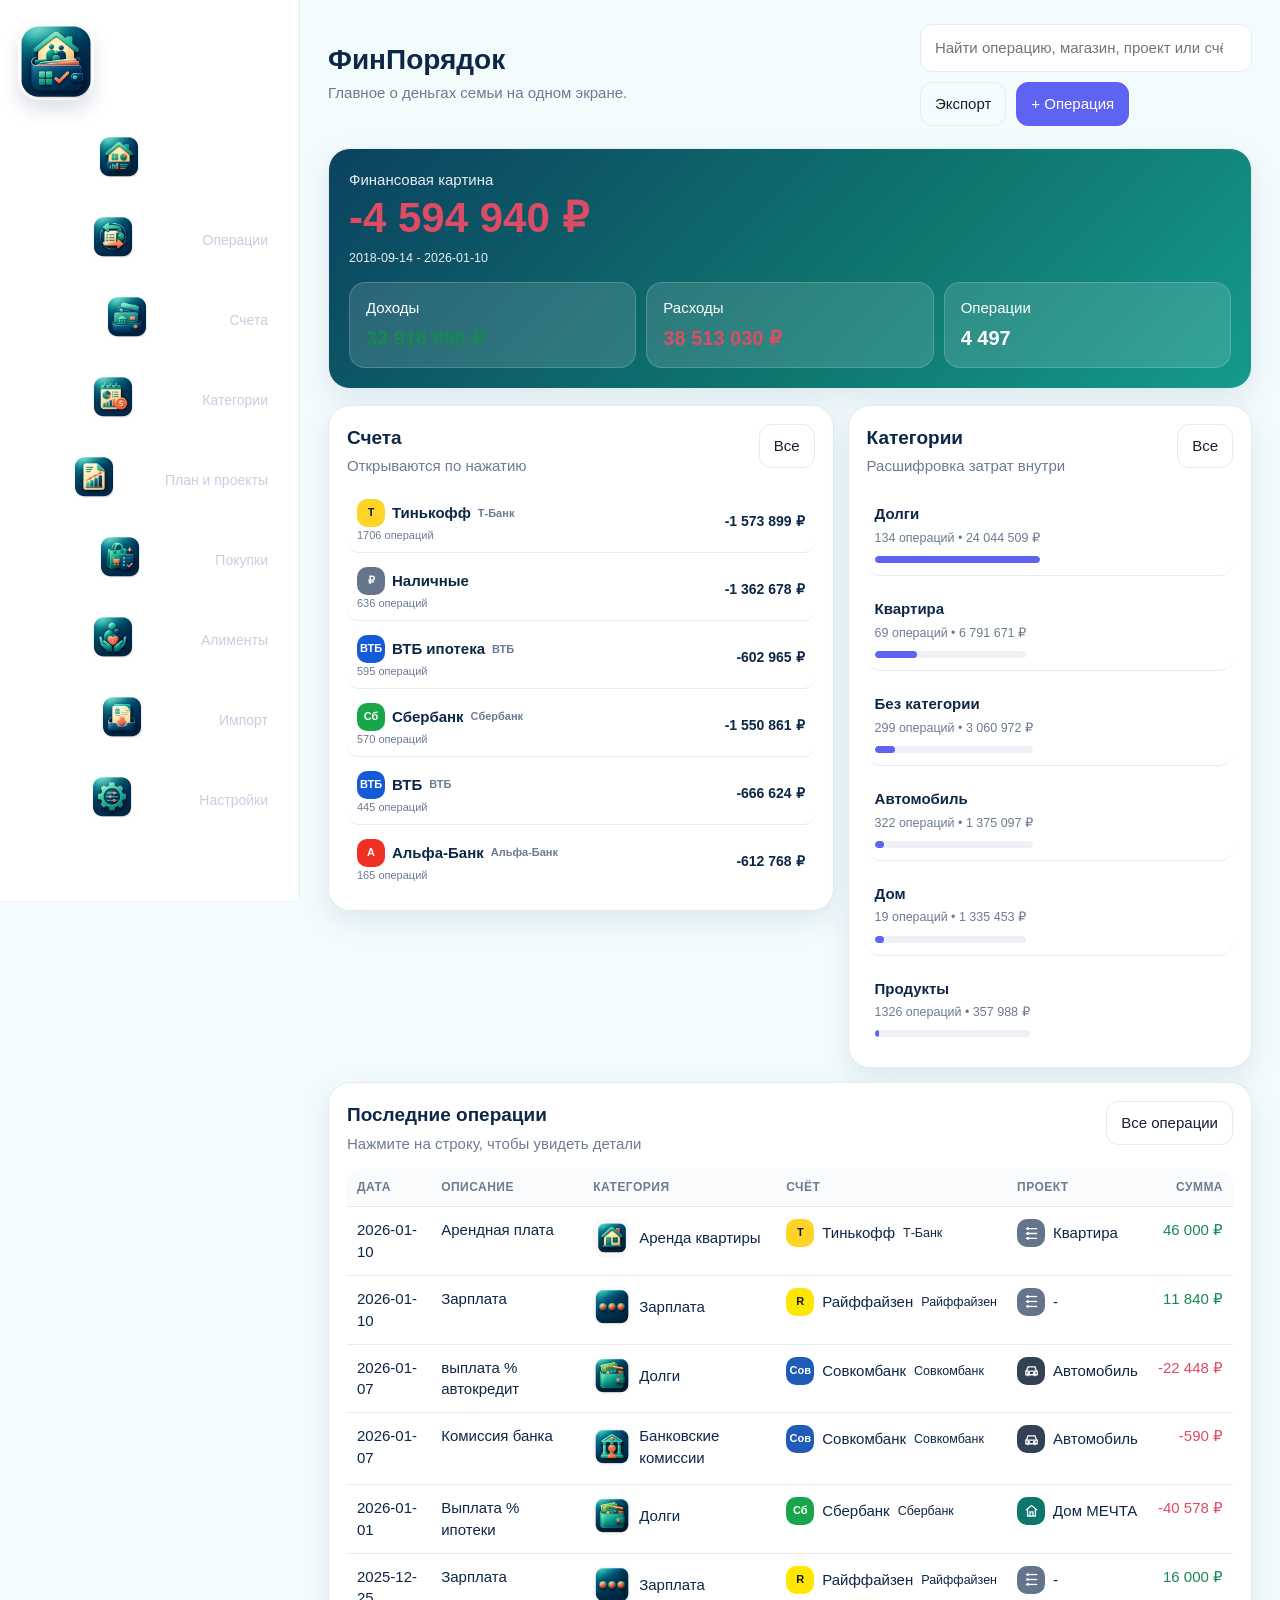
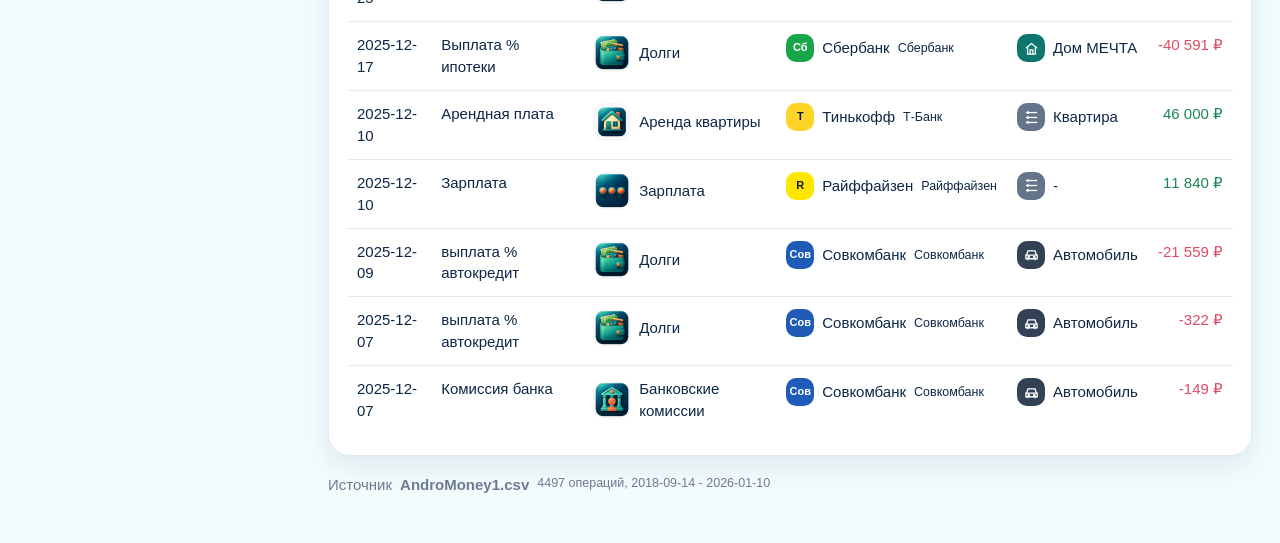
==== commit 92ce3bc7: "Upload index.html" ====
--- a/index.html
+++ b/index.html
@@ -1,1526 +1,480 @@
-<!DOCTYPE html>
-
+<!doctype html>
 <html lang="ru">
 <head>
-<meta charset="utf-8"/>
-<meta content="width=device-width, initial-scale=1, viewport-fit=cover" name="viewport"/>
-<title>ФинПорядок</title>
-<meta content="#0b4261" name="theme-color"/>
-<meta content="yes" name="mobile-web-app-capable"/>
-<meta content="yes" name="apple-mobile-web-app-capable"/>
-<meta content="black-translucent" name="apple-mobile-web-app-status-bar-style"/>
-<meta content="ФинПорядок" name="apple-mobile-web-app-title"/>
-<link href="./manifest.webmanifest" rel="manifest"/>
-<link href="./favicon.ico" rel="icon" sizes="any"/>
-<link href="./assets/app-icons/app-icon-192.png" rel="icon" sizes="192x192" type="image/png"/>
-<link href="./assets/app-icons/app-icon-180.png" rel="apple-touch-icon" sizes="180x180"/>
-<link href="./styles.css" rel="stylesheet"/>
+  <meta charset="utf-8">
+  <meta name="viewport" content="width=device-width, initial-scale=1, viewport-fit=cover">
+  <title>ФинПорядок</title>
+  <meta name="theme-color" content="#0b4261">
+  <meta name="mobile-web-app-capable" content="yes">
+  <meta name="apple-mobile-web-app-capable" content="yes">
+  <meta name="apple-mobile-web-app-status-bar-style" content="black-translucent">
+  <meta name="apple-mobile-web-app-title" content="ФинПорядок">
+  <link rel="manifest" href="./manifest.webmanifest">
+  <link rel="icon" href="./favicon.ico" sizes="any">
+  <link rel="icon" type="image/png" sizes="192x192" href="./assets/app-icons/app-icon-192.png">
+  <link rel="apple-touch-icon" sizes="180x180" href="./assets/app-icons/app-icon-180.png">
+  <link rel="stylesheet" href="./styles.css">
 </head>
 <body>
-<div class="app">
-<aside class="sidebar">
-<div class="brand">
-<img alt="ФинПорядок" class="brand-logo-image" src="[data-uri]">
-<div class="brand-copy">
-<strong>ФинПорядок</strong>
-<span>семейные финансы без хаоса</span>
-</div>
-</div>
-<nav aria-label="Разделы приложения" class="nav">
-<button class="active" data-view="dashboard"><img alt="" class="nav-icon" src="[data-uri]"><span class="nav-label">Главная</span></button>
-<button data-view="transactions"><img alt="" class="nav-icon" src="[data-uri]"><span class="nav-label">Операции</span></button>
-<button data-view="reimbursements"><span class="nav-icon nav-icon-emoji reimbursement-nav-icon" aria-hidden="true">₽</span><span class="nav-label">Возмещение</span></button>
-<button data-view="accounts"><img alt="" class="nav-icon" src="[data-uri]"><span class="nav-label">Счета</span></button>
-<button data-view="budgets"><img alt="" class="nav-icon" src="[data-uri]"><span class="nav-label">Категории</span></button>
-<button data-view="reports"><img alt="" class="nav-icon" src="[data-uri]"><span class="nav-label">Отчёты</span></button>
-<button data-view="shopping"><img alt="" class="nav-icon" src="[data-uri]"><span class="nav-label">Покупки</span></button>
-<button data-view="alimony"><img alt="" class="nav-icon" src="[data-uri]"><span class="nav-label">Алименты</span></button>
-<button data-view="import"><img alt="" class="nav-icon" src="[data-uri]"><span class="nav-label">Импорт</span></button>
-<button data-view="calendar"><span class="nav-icon nav-icon-emoji" aria-hidden="true">🗓️</span><span class="nav-label">Платежи</span></button>
-<button data-view="finance-products"><span class="nav-icon nav-icon-emoji" aria-hidden="true">%</span><span class="nav-label">Вклады / кредиты</span></button>
-<button data-view="insurance"><span class="nav-icon nav-icon-emoji insurance-nav-icon" aria-hidden="true">🛡</span><span class="nav-label">Страховки</span></button>
-<button data-view="planning"><span class="nav-emoji">🎯</span><span class="nav-label">Бюджет и цели</span></button>
-<button data-view="assets"><span class="nav-icon nav-icon-emoji" aria-hidden="true">🏠</span><span class="nav-label">Имущество</span></button>
-<button data-view="settings"><img alt="" class="nav-icon" src="[data-uri]"><span class="nav-label">Настройки</span></button>
-</nav>
-<button class="side-card review-side-card" id="openReviewCenterBtn" type="button">
-<span>Нужно проверить</span>
-<strong id="reviewCount">0</strong>
-<small>нажмите, чтобы увидеть документы и операции с причиной проверки</small>
-</button>
-</aside>
-<main class="main">
-<header class="topbar">
-<div class="topbar-copy">
-<h1 id="pageTitle">Главная</h1>
-<p id="pageSubtitle">Главное о деньгах семьи — на одном экране.</p>
-</div>
-<div class="top-actions">
-<button class="mobile-menu-button" id="mobileMenuBtn" type="button" aria-label="Все разделы"><span>☰</span><span>Разделы</span></button>
-<input id="searchInput" placeholder="Найти операцию, магазин, проект или счёт" type="search"/>
-<button class="family-profile-button" id="activeFamilyProfileBtn" type="button"><span class="family-avatar family-avatar--teal">Т</span><span>Татьяна</span></button><button class="ghost" id="exportBtn">Экспорт</button>
-<button class="primary" id="addTxBtn">+ Операция</button>
-</div>
-</header>
-<section class="view active" id="dashboard">
-<div class="hero-card finance-picture-card">
-<div class="finance-picture-head">
-<div>
-<span class="finance-picture-eyebrow">Финансовая картина</span>
-<h2>Деньги семьи</h2>
-<p id="metricPeriod">—</p>
-</div>
-<div class="finance-picture-actions">
-<div class="finance-period-date-control" aria-label="Даты финансовой картины">
-<label class="hero-period-select">С даты
-<input id="dashboardDateFrom" type="date"/>
-</label>
-<label class="hero-period-select">По дату
-<input id="dashboardDateTo" type="date"/>
-</label>
-<button class="finance-period-current" id="dashboardPeriodCurrent" type="button">Текущий месяц</button>
-</div>
-<label class="hero-period-select">Период
-<select id="dashboardPeriod">
-<option value="week">Неделя</option>
-<option value="month" selected>Месяц</option>
-<option value="quarter">Квартал</option>
-<option value="half">Полугодие</option>
-<option value="year">Год</option>
-<option value="all">Всё время</option>
-</select>
-</label>
-<button class="dashboard-notification-button" id="notificationCenterBtn" type="button" aria-label="Уведомления">
-<span aria-hidden="true">🔔</span><b id="notificationBadge" hidden>0</b>
-</button>
-</div>
-</div>
-<div class="finance-picture-grid">
-<article class="finance-picture-tile finance-picture-tile--balance">
-<span>Разница</span>
-<strong id="metricNet">0 ₽</strong>
-<small>доходы минус расходы</small>
-</article>
-<article class="finance-picture-tile finance-picture-tile--income">
-<span>Доходы</span>
-<strong id="metricIncome">0 ₽</strong>
-<small id="metricIncomeShare">0 поступлений</small>
-</article>
-<article class="finance-picture-tile finance-picture-tile--expense">
-<span>Расходы</span>
-<strong id="metricExpense">0 ₽</strong>
-<small id="metricExpenseShare">0 расходов</small>
-</article>
-<article class="finance-picture-tile finance-picture-tile--work">
-<span>К возмещению с работы</span>
-<strong id="metricWorkExpense">0 ₽</strong>
-<small id="metricWorkExpenseCount">0 покупок</small>
-</article>
-</div>
-<div class="finance-picture-footer">
-<span><b id="metricCount">0</b> операций</span>
-<span id="metricAverage">0 ₽ средний расход</span>
-</div>
-</div>
-<div class="dashboard-grid" id="dashboardPrimaryGrid">
-<section class="panel" id="dashboardAccountsPanel">
-<div class="panel-head">
-<div>
-<h2>Счета</h2>
-<p>Открываются по нажатию</p>
-</div>
-<button data-view-jump="accounts">Все</button>
-</div>
-<div class="stack" id="accountSummary"></div>
-</section>
-<section class="panel" id="dashboardCategoriesPanel">
-<div class="panel-head">
-<div>
-<h2>Категории</h2>
-<p>Расшифровка затрат внутри</p>
-</div>
-<button data-view-jump="budgets">Все</button>
-</div>
-<div class="dashboard-category-grid" id="categorySummary"></div>
-</section>
-<section class="panel wide" id="dashboardLatestPanel">
-<div class="panel-head">
-<div>
-<h2>Последние операции</h2>
-<p>Нажмите на строку, чтобы увидеть детали</p>
-</div>
-<button data-view-jump="transactions">Все операции</button>
-</div>
-<div class="table-wrap">
-<table>
-<thead>
-<tr>
-<th>Дата</th>
-<th>Описание</th>
-<th>Категория</th>
-<th>Счёт</th>
-<th>Проект</th>
-<th class="amount">Сумма</th>
-</tr>
-</thead>
-<tbody id="latestRows"></tbody>
-</table>
-</div>
-</section>
-</div>
-<section class="panel dashboard-alert-panel native-notification-panel" id="nativeNotificationPanel">
-<div class="panel-head"><div><h3>Системные уведомления Android</h3><p id="nativeNotificationStatus">Проверяем разрешение и расписание…</p></div><button class="ghost" id="enableNativeNotificationsBtn" type="button">Включить</button></div>
-<div class="notification-settings-row"><span>Уведомления приходят, даже когда приложение закрыто: платежи, кредиты, подписки, страховки, имущество и документы.</span><strong id="nativeNotificationScheduleCount">0 запланировано</strong></div>
-</section>
-<section class="panel dashboard-alert-panel" id="assetAlertsPanel"><div class="panel-head"><div><h3>Имущество и документы</h3><p>Гарантии, обслуживание, налоги и документы с приближающимися сроками</p></div><span class="tag" id="assetAlertCount">0</span></div><div class="alert-list" id="assetAlerts"></div></section>
-<section class="panel dashboard-alert-panel" id="insuranceAlertsPanel">
-<div class="panel-head">
-<div>
-<h2>Напоминания по страховкам</h2>
-<p>Уведомления остаются активными, пока полис не продлён или не оформлен новый на тот же объект.</p>
-</div>
-<span class="tag" id="insuranceAlertCount">0</span>
-</div>
-<div class="alert-list" id="insuranceAlerts"></div>
-</section>
-<section class="panel dashboard-alert-panel" id="loanAlertsPanel">
-<div class="panel-head"><div><h3>Платежи по кредитам</h3><p>Напоминания появляются за 3 дня и остаются до подтверждения оплаты</p></div><span class="notification-count" id="loanAlertCount">0</span></div>
-<div class="alert-list" id="loanAlerts"></div>
-</section>
-
-<section class="panel dashboard-alert-panel finance-closure-panel" id="financeClosureCelebrationPanel" hidden>
-<div class="panel-head"><div><h3>Сегодня важный финансовый день</h3><p>Закрытие кредита или окончание вклада — результат вашей последовательности.</p></div></div>
-<div id="financeClosureCelebration"></div>
-</section>
-<section class="panel dashboard-alert-panel" id="financeMaturityAlertsPanel">
-<div class="panel-head"><div><h3>Окончание вкладов и кредитов</h3><p>Напоминание показывается ровно за 3 дня и исчезает в дату закрытия</p></div><span class="notification-count" id="financeMaturityAlertCount">0</span></div>
-<div class="alert-list" id="financeMaturityAlerts"></div>
-</section>
-<section class="panel dashboard-alert-panel" id="utilityAlertsPanel">
-<div class="panel-head"><div><h3>ЖКХ: показания и платежи</h3><p>Напоминания за 3 дня и в день передачи показаний или оплаты</p></div><span class="notification-count" id="utilityAlertCount">0</span></div>
-<div class="alert-list" id="utilityAlerts"></div>
-</section>
-<section class="panel dashboard-alert-panel work-reimbursement-panel" id="workReimbursementPanel">
-<div class="panel-head">
-<div>
-<h2>Расходы для возмещения с работы</h2>
-<p>Покупки, отмеченные рабочими, собраны в отдельную выборку.</p>
-</div>
-<button class="ghost" id="openWorkExpensesBtn" type="button"><span id="workReimbursementTotal">0 ₽</span> · открыть</button>
-</div>
-<div id="workReimbursementPreview"></div>
-</section>
-</section>
-<section class="view" id="transactions">
-<div class="filters improved-filters">
-<select id="accountFilter"><option value="all">Все счета</option></select>
-<select id="categoryFilter"><option value="all">Все категории</option></select>
-<select id="typeFilter">
-<option value="all">Все типы</option>
-<option value="income">Доход</option>
-<option value="expense">Расход</option>
-<option value="transfer">Перевод</option>
-</select>
-<select id="workExpenseFilter">
-<option value="all">Все расходы</option>
-<option value="work">Для возмещения с работы</option>
-<option value="personal">Личные расходы</option>
-</select>
-<button id="clearFilters">Сбросить</button>
-</div>
-<div class="metric-grid four compact-grid transaction-overview">
-<button class="metric compact-metric tx-metric-drill" data-tx-metric="income" type="button">
-<span>Доходы по фильтру</span>
-<strong class="good" id="txMetricIncome">0 ₽</strong>
-<small>нажмите для перечня</small>
-</button>
-<button class="metric compact-metric tx-metric-drill" data-tx-metric="expense" type="button">
-<span>Расходы по фильтру</span>
-<strong class="bad" id="txMetricExpense">0 ₽</strong>
-<small>нажмите для перечня</small>
-</button>
-<button class="metric compact-metric work-metric tx-metric-drill" data-tx-metric="work" type="button">
-<span>К возмещению с работы</span>
-<strong id="txMetricWork">0 ₽</strong>
-<small id="txMetricWorkCount">0 операций · открыть перечень</small>
-</button>
-<article class="metric compact-metric">
-<span>Результат</span>
-<strong id="txMetricNet">0 ₽</strong>
-<small id="txMetricCount">0 операций</small>
-</article>
-</div>
-<section class="panel transactions-panel">
-<div class="transactions-head">
-<div><strong id="transactionsVisibleCount">0 операций</strong><small>Для быстрого открытия операции загружаются по 40 карточек</small></div>
-<button class="ghost" id="showAllTransactions">Показать ещё</button>
-</div>
-<div class="transaction-list" id="transactionRows"></div>
-</section>
-</section>
-<section class="view" id="reimbursements">
-<div class="panel-head page-actions">
-<div><h2>Расходы по работе</h2><p>Подготовка авансового отчёта и контроль фактического возмещения</p></div>
-<button class="primary" id="exportWorkReportBtn">Экспорт отчёта CSV</button>
-</div>
-<div class="metric-grid four reimbursement-metrics">
-<article class="metric"><span>Всего расходов</span><strong id="workAllTotal">0 ₽</strong><small id="workAllCount">0 операций</small></article>
-<article class="metric"><span>К возмещению</span><strong id="workOutstandingTotal">0 ₽</strong><small>остаток без компенсации</small></article>
-<article class="metric"><span>Передано работодателю</span><strong id="workSubmittedTotal">0 ₽</strong><small>ожидает оплаты</small></article>
-<article class="metric"><span>Возмещено</span><strong id="workReimbursedTotal">0 ₽</strong><small>фактически возвращено</small></article>
-</div>
-<div class="filters work-filters">
-<select id="workStatusFilter">
-<option value="all">Все статусы</option>
-<option value="new">Новый расход</option>
-<option value="prepared">Подготовлен к отчёту</option>
-<option value="submitted">Передан работодателю</option>
-<option value="partial">Частично возмещён</option>
-<option value="reimbursed">Полностью возмещён</option>
-<option value="rejected">Отказано</option>
-</select>
-<select id="workPeriodFilter"><option value="month">Месяц</option><option value="quarter">Квартал</option><option value="year">Год</option><option value="all">Всё время</option></select>
-<input id="workEmployerFilter" placeholder="Работодатель или проект" type="search"/>
-<button id="workClearFilters">Сбросить</button>
-</div>
-<section class="panel">
-<div class="panel-head"><div><h3>Операции для возмещения</h3><p>Нажмите на карточку, чтобы изменить статус или внести компенсацию</p></div><span class="tag" id="workFilteredCount">0</span></div>
-<div class="work-expense-list" id="workExpenseList"></div>
-</section>
-</section>
-<section class="view" id="accounts">
-<div class="panel-head page-actions">
-<div>
-<h2>Счета</h2>
-<p>Нажмите на карточку, чтобы увидеть все движения по счёту</p>
-</div>
-<button class="primary" id="addAccountBtn">+ Счёт</button>
-</div>
-<div class="cards-grid" id="accountCards"></div>
-</section>
-<section class="view" id="budgets">
-<div class="panel-head page-actions">
-<div>
-<h2>Категории</h2>
-<p>Расходы и доходы ведутся отдельно, чтобы отчёты и ручной ввод не смешивали назначения денег.</p>
-</div>
-<button class="primary" id="addCategoryBtn">+ Категория</button>
-</div>
-<div class="metric-grid three compact-grid category-overview-grid">
-<article class="metric compact-metric">
-<span>Расходные категории</span>
-<strong id="categoryExpenseTotal">0 ₽</strong>
-<small id="categoryExpenseMeta">0 категорий</small>
-</article>
-<article class="metric compact-metric">
-<span>Доходные категории</span>
-<strong id="categoryIncomeTotal">0 ₽</strong>
-<small id="categoryIncomeMeta">0 категорий</small>
-</article>
-<article class="metric compact-metric">
-<span>Всего категорий</span>
-<strong id="categoryCombinedCount">0</strong>
-<small>видны отдельно по доходам и расходам</small>
-</article>
-</div>
-
-<section class="category-type-section">
-<div class="panel-head">
-<div><h3>Категории расходов</h3><p>Покупки, обязательные платежи, кредиты и бытовые расходы</p></div>
-<span class="category-count" id="expenseCategoryCount">0</span>
-</div>
-<div class="cards-grid" id="budgetCards"></div>
-</section>
-
-<section class="category-type-section">
-<div class="panel-head">
-<div><h3>Категории доходов</h3><p>Зарплата, алименты, пособия, возвраты, проценты и прочие поступления</p></div>
-<span class="category-count income-count" id="incomeCategoryCount">0</span>
-</div>
-<div class="cards-grid" id="incomeCategoryCards"></div>
-</section>
-</section>
-
-
-<section class="view" id="calendar">
-<div class="panel-head page-actions">
-<div><h2>Регулярные деньги</h2><p>Календарь обязательных расходов, ближайшие платежи и связь с банковскими операциями</p></div>
-<button class="primary" id="addRegularPaymentBtn">+ Регулярный платёж</button>
-</div>
-<div class="finance-metrics regular-metrics">
-<article class="metric-card"><span>Ближайшие 30 дней</span><strong id="regularNext30Total">0 ₽</strong><small id="regularNext30Count">0 платежей</small></article>
-<article class="metric-card"><span>Просрочено</span><strong id="regularOverdueTotal">0 ₽</strong><small id="regularOverdueCount">0 платежей</small></article>
-<article class="metric-card"><span>Оплачено в месяце</span><strong id="regularPaidTotal">0 ₽</strong><small id="regularPaidCount">0 платежей</small></article>
-</div>
-<section class="panel">
-<div class="regular-toolbar">
-<select id="regularMonthFilter"></select>
-<select id="regularTypeFilter"><option value="all">Все типы</option><option value="utilities">Коммунальные</option><option value="education">Кружки, школа, гимнастика</option><option value="subscription">Подписки</option><option value="tax">Налоги</option><option value="insurance">Страховки</option><option value="loan">Кредитные платежи</option><option value="other">Прочее</option></select>
-<select id="regularStatusFilter"><option value="all">Все статусы</option><option value="planned">Запланировано</option><option value="due">Скоро</option><option value="overdue">Просрочено</option><option value="paid">Оплачено</option></select>
-</div>
-<div class="regular-calendar" id="regularCalendar"></div>
-</section>
-<section class="panel">
-<div class="panel-head"><div><h3>Шаблоны регулярных платежей</h3><p>Автоматически создают ближайшие обязательства</p></div></div>
-<div class="regular-template-grid" id="regularTemplateCards"></div>
-</section>
-</section>
-
-<section class="view" id="finance-products">
-<div class="panel-head page-actions">
-<div>
-<h2>Вклады и кредиты</h2>
-<p>Расчёт процентов, графика платежей и итоговой суммы к завершению срока</p>
-</div>
-<button class="primary" id="addFinanceProductBtn">+ Вклад или кредит</button>
-</div>
-
-<div class="finance-metrics">
-<article class="metric-card"><span>Остаток кредитов</span><strong id="loanBalanceTotal">0 ₽</strong><small id="loanMonthlyTotal">0 ₽ в месяц</small></article>
-<article class="metric-card"><span>Вклады</span><strong id="depositPrincipalTotal">0 ₽</strong><small id="depositMaturityTotal">0 ₽ к получению</small></article>
-<article class="metric-card"><span>План расходов</span><strong id="plannedPaymentsTotal">0 ₽</strong><small>ближайшие платежи по кредитам</small></article>
-</div>
-
-<section class="panel">
-<div class="panel-head"><div><h3>Кредиты</h3><p>Ежемесячный платёж автоматически попадает в план расходов</p></div></div>
-<div class="finance-product-grid" id="loanCards"></div>
-</section>
-
-<section class="panel">
-<div class="panel-head"><div><h3>Вклады</h3><p>Расчёт суммы вклада и начисленных процентов на конец срока</p></div></div>
-<div class="finance-product-grid" id="depositCards"></div>
-</section>
-
-<section class="panel">
-<div class="panel-head"><div><h3>План расходов по кредитам</h3><p>Предстоящие платежи на 12 месяцев</p></div></div>
-<div class="planned-payment-list" id="plannedLoanPayments"></div>
-</section>
-<section class="panel">
-<div class="panel-head page-actions"><div><h3>Подписки и регулярные сервисы</h3><p>Следующее списание, пробный период, изменение цены и отмена</p></div><button class="primary" id="addSubscriptionBtn" type="button">+ Подписка</button></div>
-<div class="finance-metrics subscription-metrics">
-<article class="metric-card"><span>В месяц</span><strong id="subscriptionMonthlyTotal">0 ₽</strong><small id="subscriptionActiveCount">0 активных</small></article>
-<article class="metric-card"><span>В год</span><strong id="subscriptionAnnualTotal">0 ₽</strong><small>Оценка по текущим тарифам</small></article>
-<article class="metric-card"><span>Скоро спишется</span><strong id="subscriptionUpcomingTotal">0 ₽</strong><small id="subscriptionUpcomingCount">0 подписок</small></article>
-</div>
-<div class="finance-product-grid" id="subscriptionCards"></div>
-</section>
-</section>
-
-<section class="view" id="reports">
-<div class="report-toolbar">
-<div>
-<h2>Отчёты</h2>
-<p id="reportPeriodLabel">Выберите период</p>
-</div>
-<select id="reportPeriod">
-<option value="month">Месяц</option>
-<option value="week">Неделя</option>
-<option value="quarter">Квартал</option>
-<option value="half">Полугодие</option>
-<option value="year">Год</option>
-<option value="all">Всё время</option>
-</select>
-</div>
-<div class="metric-grid three report-metrics">
-<article class="metric">
-<span>Потрачено</span>
-<strong id="reportTotalExpense">0 ₽</strong>
-<small id="reportExpenseCount">0 операций</small>
-</article>
-<article class="metric">
-<span>На проекты</span>
-<strong id="reportProjectShare">0%</strong>
-<small id="reportProjectTotal">0 ₽</small>
-</article>
-<article class="metric">
-<span>Категорий</span>
-<strong id="reportCategoryCount">0</strong>
-</article>
-</div>
-<section class="panel analytics-health-panel">
-<div class="panel-head"><div><h2>Финансовое здоровье</h2><p>Главные показатели семьи за выбранный период</p></div><button class="secondary" id="exportAnalyticsBtn" type="button">Экспорт отчёта</button></div>
-<div class="analytics-kpi-grid">
-<article><span>Денежный поток</span><strong id="analyticsNetFlow">0 ₽</strong><small>доходы минус расходы</small></article>
-<article><span>Норма сбережений</span><strong id="analyticsSavingsRate">0%</strong><small>доля остатка от доходов</small></article>
-<article><span>Капитал семьи</span><strong id="analyticsNetWorth">0 ₽</strong><small>счета и имущество минус долги</small></article>
-<article><span>Долговая нагрузка</span><strong id="analyticsDebtLoad">0%</strong><small>платежи по кредитам к доходу</small></article>
-<article><span>Резерв</span><strong id="analyticsRunway">0 мес.</strong><small>на сколько хватит ликвидных денег</small></article>
-<article><span>Цели накоплений</span><strong id="analyticsGoalsProgress">0%</strong><small id="analyticsGoalsMeta">цели не созданы</small></article>
-</div>
-<div class="health-category-chart">
-<div><h3>Категории расходов</h3><p>Куда ушли деньги за выбранный период</p></div>
-<div class="donut-layout"><div class="donut-chart" id="healthCategoryDonut"></div><div class="chart-legend" id="healthCategoryLegend"></div></div>
-</div>
-</section>
-<div class="analytics-grid">
-<section class="panel">
-<div class="panel-head"><div><h2>Умные выводы</h2><p>Что изменилось и на что обратить внимание</p></div></div>
-<div class="stack" id="analyticsInsights"></div>
-</section>
-<section class="panel">
-<div class="panel-head"><div><h2>Необычные расходы</h2><p>Крупные операции относительно обычных трат</p></div></div>
-<div class="stack" id="analyticsAnomalies"></div>
-</section>
-</div>
-<section class="panel final-check-panel">
-<div class="panel-head"><div><h2>Финальная проверка приложения</h2><p>Автотест ключевых разделов и целостности данных</p></div><div class="button-row"><button class="secondary" id="runFinalTestsBtn" type="button">Запустить проверку</button><button class="secondary" id="downloadFinalTestsBtn" type="button">Скачать результат</button></div></div>
-<div class="final-test-summary" id="finalTestSummary">Проверка ещё не запускалась</div>
-<div class="final-test-list" id="finalTestResults"></div>
-</section>
-<div class="report-chart-grid">
-<section class="panel chart-panel">
-<div class="panel-head"><div><h2>Структура расходов</h2><p>Доля крупнейших категорий</p></div></div>
-<div class="donut-layout"><div class="donut-chart" id="reportCategoryDonut"></div><div class="chart-legend" id="reportCategoryLegend"></div></div>
-</section>
-<section class="panel chart-panel">
-<div class="panel-head"><div><h2>Доходы и расходы</h2><p>Сравнение за выбранный период</p></div></div>
-<div class="comparison-chart" id="reportIncomeExpense"></div>
-</section>
-<section class="panel chart-panel full-chart">
-<div class="panel-head"><div><h2>Динамика по времени</h2><p>Доходы и расходы по месяцам</p></div><span class="tag" id="reportTrendTotal">0 ₽</span></div>
-<div class="line-chart" id="reportMonthlyChart"></div>
-</section>
-<section class="panel chart-panel full-chart">
-<div class="panel-head"><div><h2>Расходы по счетам</h2><p>С каких счетов оплачено больше всего</p></div></div>
-<div class="horizontal-bars" id="reportAccountBars"></div>
-</section>
-</div>
-<div class="report-grid">
-<section class="panel">
-<div class="panel-head">
-<div>
-<h2>Категории</h2>
-<p>Нажмите, чтобы раскрыть затраты</p>
-</div>
-</div>
-<div class="stack" id="reportCategories"></div>
-</section>
-<section class="panel">
-<div class="panel-head">
-<div>
-<h2>Проекты</h2>
-<p>Нажмите, чтобы увидеть когда и на что тратили</p>
-</div>
-</div>
-<div class="stack" id="reportProjects"></div>
-</section>
-</div>
-</section>
-<section class="view" id="shopping">
-<div class="dashboard-grid shopping-grid">
-<section class="panel">
-<div class="panel-head">
-<h2>Список покупок</h2>
-<button id="addShoppingBtn">+ Товар</button>
-</div>
-<div class="stack" id="shoppingList"></div>
-</section>
-<section class="panel">
-<div class="panel-head"><h2>Что скоро понадобится</h2></div>
-<div class="stack" id="purchasePredictions"></div>
-</section>
-<section class="panel">
-<div class="panel-head"><h2>Где было выгоднее</h2></div>
-<div class="stack" id="shoppingAnalysis"></div>
-</section>
-<section class="panel shopping-catalog-panel"><div class="panel-head"><div><h2>Карточки товаров</h2><p>Периодичность, цена за единицу, магазины и история</p></div></div><div class="product-catalog" id="shoppingCatalog"></div></section>
-</div>
-</section>
-<section class="view" id="alimony">
-<div class="panel-head page-actions">
-<div><h2>Алименты</h2><p>Начисления формируют задолженность, доходом считаются только фактические поступления</p></div>
-<div class="button-row"><button id="addAlimonyRuleBtn">+ Правило начисления</button><button class="primary" id="addAlimonyPaymentBtn">+ Поступление</button></div>
-</div>
-<div class="metric-grid four alimony-metrics">
-<article class="metric"><span>Начислено</span><strong id="alimonyAccruedTotal">0 ₽</strong><small id="alimonyAccruedMeta">0 месяцев</small></article>
-<article class="metric"><span>Фактически поступило</span><strong class="good" id="alimonyPaidTotal">0 ₽</strong><small id="alimonyPaidMeta">0 платежей</small></article>
-<article class="metric"><span>Текущая задолженность</span><strong class="bad" id="alimonyDebtTotal">0 ₽</strong><small id="alimonyOpeningDebtMeta">с учётом начального долга</small></article>
-<article class="metric"><span>Переплата</span><strong id="alimonyOverpaymentTotal">0 ₽</strong><small>если оплачено больше начисленного</small></article>
-</div>
-<div class="alimony-grid">
-<section class="panel">
-<div class="panel-head"><div><h3>Правила начисления</h3><p>Сумма на ребёнка и период действия</p></div></div>
-<div class="stack" id="alimonyRules"></div>
-</section>
-<section class="panel">
-<div class="panel-head"><div><h3>Помесячный расчёт</h3><p>Начислено, оплачено и остаток долга</p></div></div>
-<div class="alimony-month-list" id="alimonyMonthLedger"></div>
-</section>
-</div>
-<section class="panel">
-<div class="panel-head"><div><h3>Фактические поступления</h3><p>Платежи должника и третьих лиц</p></div><span class="tag" id="alimonyPaymentCount">0</span></div>
-<div class="table-wrap"><table><thead><tr><th>Дата</th><th>Плательщик</th><th>Назначение</th><th>Счёт</th><th>Статус</th><th class="amount">Сумма</th></tr></thead><tbody id="alimonyRows"></tbody></table></div>
-</section>
-</section>
-<section class="view" id="import">
-<section class="panel reconciliation-center"><div class="panel-head"><div><h2>Центр сверки</h2><p>Без категории, вероятные дубли и возвраты</p></div><span class="tag" id="reconciliationCount">0</span></div><div class="stack" id="reconciliationList"></div></section>
-<section class="panel import-rules"><div class="panel-head"><div><h2>Умные правила импорта</h2><p>Автоматически назначают категорию, счёт и проект по продавцу или описанию</p></div><div class="button-row"><button id="applyAllImportRulesBtn" type="button">Применить все</button><button class="primary" id="addImportRuleBtn" type="button">+ Правило</button></div></div><div class="stack" id="importRulesList"></div></section>
-<section class="panel import-panel">
-<div class="panel-head">
-<div>
-<h2>Добавить банковскую выписку</h2>
-<p>PDF обрабатывается полностью, по всем страницам</p>
-</div>
-<div class="import-head-actions"><button id="pasteReceiptQrBtn" type="button">Вставить QR чека</button><button id="parsePasteBtn">Проверить текст</button></div>
-</div>
-<div class="upload-grid">
-<label class="upload-card">
-<strong>PDF выписка</strong>
-<span>Т-Банк, Альфа-Банк и другие</span>
-<input accept=".pdf,application/pdf" id="pdfInput" type="file"/>
-</label>
-<label class="upload-card">
-<strong>CSV</strong>
-<span>Выгрузка из финансового приложения</span>
-<input accept=".csv,text/csv" id="fileInput" type="file"/>
-</label>
-<div class="upload-card receipt-upload-card">
-<strong>Кассовый чек по QR</strong>
-<span>Сканировать камерой или выбрать JPG / PNG / PDF</span>
-<button class="primary receipt-native-scan" id="nativeReceiptScanBtn" type="button">📷 Сканировать QR камерой</button><button id="scanPaperReceiptBtn" type="button">🧾 Распознать бумажный чек</button><input accept="image/*" id="paperReceiptInput" type="file" hidden>
-<label class="receipt-photo-fallback">
-<span>Выбрать файл с QR</span>
-<input accept="image/*,.pdf,application/pdf" id="receiptQrInput" type="file"/>
-</label>
-</div>
-<label class="upload-card">
-<strong>QR банковской выписки</strong>
-<span>Проверка QR из JPG, PNG или PDF</span>
-<input accept="image/*,.pdf,application/pdf" id="qrInput" type="file"/>
-</label>
-</div>
-<textarea id="pasteImport" placeholder="Или вставьте CSV-текст сюда"></textarea>
-<div class="import-result" id="importResult">Выберите файл для импорта.</div>
-</section>
-<section class="panel">
-<div class="panel-head"><h2>Архив импорта</h2></div>
-<div class="stack" id="duplicateArchive"></div>
-</section>
-</section>
-<section class="view" id="insurance">
-<div class="panel-head page-actions">
-<div>
-<h2>Страховки</h2>
-<p>Полисы, стоимость, сроки, застрахованные объекты и привязка к семейным проектам</p>
-</div>
-<button class="primary" id="addInsuranceBtn">+ Добавить страховку</button>
-</div>
-
-<div class="insurance-metrics">
-<article class="metric-card"><span>Действующие полисы</span><strong id="activeInsuranceCount">0</strong><small id="insuranceTotalCost">0 ₽ оплачено</small></article>
-<article class="metric-card"><span>Скоро заканчиваются</span><strong id="expiringInsuranceCount">0</strong><small>в течение 45 дней</small></article>
-<article class="metric-card"><span>Застраховано</span><strong id="insuredObjectsCount">0</strong><small>людей и объектов</small></article>
-</div>
-
-<div class="insurance-filter-row">
-<label>Статус
-<select id="insuranceStatusFilter">
-<option value="all">Все</option>
-<option value="active">Действующие</option>
-<option value="expiring">Скоро заканчиваются</option>
-<option value="expired">Истекшие</option>
-</select>
-</label>
-<label>Проект
-<select id="insuranceProjectFilter">
-<option value="all">Все проекты</option>
-</select>
-</label>
-<label>Объект страхования
-<select id="insuranceObjectFilter">
-<option value="all">Все объекты</option>
-</select>
-</label>
-</div>
-
-<section class="insurance-cost-history" id="insuranceCostHistory" hidden>
-  <div class="panel-head"><div><h3>Стоимость страхования по годам</h3><p id="insuranceHistorySubtitle">Фактически оплаченные полисы выбранного объекта</p></div><strong id="insuranceHistoryTotal">0 ₽</strong></div>
-  <div class="insurance-year-grid" id="insuranceYearGrid"></div>
-</section>
-
-<div class="insurance-grid" id="insuranceCards"></div>
-</section>
-
-<section class="view" id="planning">
-<div class="panel-head page-actions"><div><h2>Бюджет, цели и прогноз</h2><p>План-факт по категориям и остаток после обязательных платежей</p></div><label>Месяц <input id="planningMonth" type="month"></label></div>
-<div class="metric-grid three"><article class="metric"><span>Доходы</span><strong class="good" id="planningIncome">0 ₽</strong></article><article class="metric"><span>Расходы</span><strong class="bad" id="planningExpense">0 ₽</strong></article><article class="metric"><span>Прогноз остатка</span><strong id="planningAvailable">0 ₽</strong><small id="planningMeta">—</small></article></div>
-<div class="planning-grid"><section class="panel"><div class="panel-head"><div><h3>Лимиты по категориям</h3><p>Каждая сумма открывает исходные операции</p></div><button id="addBudgetPlanBtn">+ Лимит</button></div><div class="stack" id="budgetPlanList"></div></section><section class="panel"><div class="panel-head"><div><h3>Цели и накопления</h3><p>Резервный фонд и крупные покупки</p></div><button id="addSavingsGoalBtn">+ Цель</button></div><div class="stack" id="savingsGoalList"></div></section></div>
-<section class="panel forecast-settings"><div><h3>Неснижаемый резерв</h3><p>Эта сумма вычитается из прогнозного свободного остатка.</p></div><label>Сумма <input id="forecastReserve" type="number" min="0" step="100" value="0"></label></section>
-</section>
-<dialog id="budgetPlanDialog"><form method="dialog" id="budgetPlanForm"><header><div><h2>Лимит категории</h2><p>Для выбранного месяца</p></div><button data-close type="button">×</button></header><label>Категория<select id="budgetPlanCategory" name="category" required><option value="">Выберите категорию</option></select></label><label>Для кого<select id="budgetPlanMember" name="memberId"><option value="family">Вся семья</option></select><small>Можно задать отдельный лимит для каждого ребёнка.</small></label><label>Лимит, ₽<input name="limit" type="number" min="0" required></label><label class="check-row"><input name="rollover" type="checkbox"> Переносить остаток</label><footer><button data-close type="button">Отмена</button><button class="primary" type="submit">Сохранить</button></footer></form></dialog>
-<dialog id="savingsGoalDialog"><form method="dialog" id="savingsGoalForm"><header><div><h2>Новая цель</h2><p>Сумма, срок и текущие накопления</p></div><button data-close type="button">×</button></header><label>Для кого<select id="savingsGoalMember" name="memberId"></select><small>Мама видит цели всех членов семьи. Ребёнок видит только свои цели.</small></label><label>Название<input name="name" required></label><label>Нужно накопить, ₽<input name="target" type="number" min="0" required></label><label>Уже накоплено, ₽<input name="current" type="number" min="0" value="0"></label><label>Срок<input name="deadline" type="date"></label><label>Счёт<input name="account"></label><footer><button data-close type="button">Отмена</button><button class="primary" type="submit">Сохранить</button></footer></form></dialog>
-
-
-<section class="view" id="assets">
-<div class="panel-head page-actions"><div><h2>Имущество, документы и гарантии</h2><p>Единая картотека недвижимости, автомобилей, техники и важных документов</p></div><a class="primary button-link" id="addAssetBtn" href="#assetInlineEditor">+ Добавить имущество</a></div>
-<section class="panel asset-inline-editor" id="assetInlineEditor">
-  <div class="panel-head"><div><h3>Добавить имущество</h3><p>Форма размещена прямо на странице и не зависит от диалоговых окон Android WebView.</p></div></div>
-  <form id="assetInlineForm">
-    <div class="form-grid two"><label>Тип<select name="type" required><option value="realEstate">Недвижимость</option><option value="vehicle">Автомобиль</option><option value="appliance">Техника</option><option value="valuable">Ценная покупка</option><option value="other">Прочее</option></select></label><label>Владелец<select name="ownerMemberId" id="assetInlineOwnerSelect"></select></label></div>
-    <label>Название<input name="name" required placeholder="Квартира, автомобиль, холодильник"></label>
-    <div class="form-grid two"><label>Дата покупки<input name="purchaseDate" type="date"></label><label>Стоимость покупки, ₽<input name="purchasePrice" type="number" min="0" step="1"></label></div>
-    <div class="form-grid two"><label>Текущая стоимость, ₽<input name="currentValue" type="number" min="0" step="1"></label><label id="assetInlineLocationField">Место / адрес<input name="location"></label></div>
-    <div class="form-grid two" id="assetInlineSerialWarrantyRow"><label id="assetInlineSerialField">Серийный номер / VIN<input name="serialNumber"></label><label id="assetInlineWarrantyDateField">Гарантия до<input name="warrantyEndDate" type="date"></label></div>
-    <div class="form-grid three" id="assetInlineVehicleWarrantyFields" hidden><label>Гарантия, лет<input name="vehicleWarrantyYears" type="number" min="0" step="0.5" placeholder="3"></label><label>Гарантия, км<input name="vehicleWarrantyKm" type="number" min="0" step="1000" placeholder="100000"></label><label>Текущий пробег, км<input name="currentMileage" type="number" min="0" step="1"></label><small>Гарантия заканчивается по первому наступившему условию: сроку или пробегу.</small></div>
-    <div class="form-grid two"><label id="assetInlineServiceField">Следующее обслуживание<input name="serviceDate" type="date"></label><label>Налог / обязательный платёж до<input name="taxDate" type="date"></label></div>
-    <label>Связанная страховка<select name="insurancePolicyId" id="assetInlineInsuranceSelect"><option value="">Не связана</option></select></label>
-    <label id="assetInlineLoanSection">Связанный кредит<select name="loanProductId" id="assetInlineLoanSelect"><option value="">Не связан</option></select><small>Для недвижимости — ипотека, для автомобиля — автокредит.</small></label>
-    <section id="assetInlineUtilitySection"><h4>Расходы и сервисы дома</h4><div class="asset-link-checks" id="assetInlineUtilityChecks"></div></section>
-    <label>Заметки<textarea name="notes" rows="3"></textarea></label>
-    <div class="button-row"><button class="primary" type="submit">Сохранить имущество</button><button class="ghost" type="reset">Очистить</button></div>
-    <p class="form-status" id="assetInlineStatus" aria-live="polite"></p>
-  </form>
-</section>
-<div class="metric-grid four"><article class="metric"><span>Общая стоимость</span><strong id="assetTotalValue">0 ₽</strong></article><article class="metric"><span>Объектов</span><strong id="assetCount">0</strong></article><article class="metric"><span>На гарантии</span><strong id="assetWarrantyCount">0</strong></article><article class="metric"><span>Ближайшие сроки</span><strong id="assetDeadlineCount">0</strong></article></div>
-<section class="panel"><div class="filter-grid"><label>Тип<select id="assetTypeFilter"><option value="all">Все типы</option><option value="realEstate">Недвижимость</option><option value="vehicle">Автомобиль</option><option value="appliance">Техника</option><option value="valuable">Ценная покупка</option><option value="other">Прочее</option></select></label><label>Владелец<select id="assetOwnerFilter"><option value="all">Все владельцы</option></select></label><label>Поиск<input id="assetSearch" placeholder="Название, адрес, серийный номер"></label></div></section>
-<div class="asset-grid" id="assetCards"></div>
-</section>
-
-<section class="view" id="settings">
-<section class="panel display-settings-panel" id="displaySettingsPanel">
-<div class="panel-head"><div><span class="eyebrow">Отображение</span><h2>Внешний вид приложения</h2><p>Настройки применяются сразу и сохраняются на этом устройстве.</p></div></div>
-<div class="display-setting-grid">
-<label><span>Фон приложения</span><select id="uiThemeSelect"><option value="sky">Воздушный голубой</option><option value="warm">Тёплый светлый</option><option value="mint">Мятный</option><option value="plain">Белый минимализм</option><option value="dark">Тёмный</option></select></label>
-<label><span>Размер элементов</span><select id="uiDensitySelect"><option value="compact">Компактный</option><option value="comfortable">Удобный</option><option value="large">Крупный</option></select></label>
-<label class="toggle-setting"><input id="uiAnimationsToggle" type="checkbox" checked><span><strong>Плавные анимации</strong><small>Мягкие переходы между разделами и карточками</small></span></label>
-</div>
-</section>
-<div class="backup-hero panel">
-  <div>
-    <span class="eyebrow">База ФинПорядок</span>
-    <h2>Резервные копии и экспорт</h2>
-    <p>Все изменения автоматически сохраняются на этом устройстве. Для защиты данных регулярно создавайте внешний файл резервной копии.</p>
+  <div class="app">
+    <aside class="sidebar">
+      <div class="brand">
+        <img class="brand-logo-image" src="[data-uri]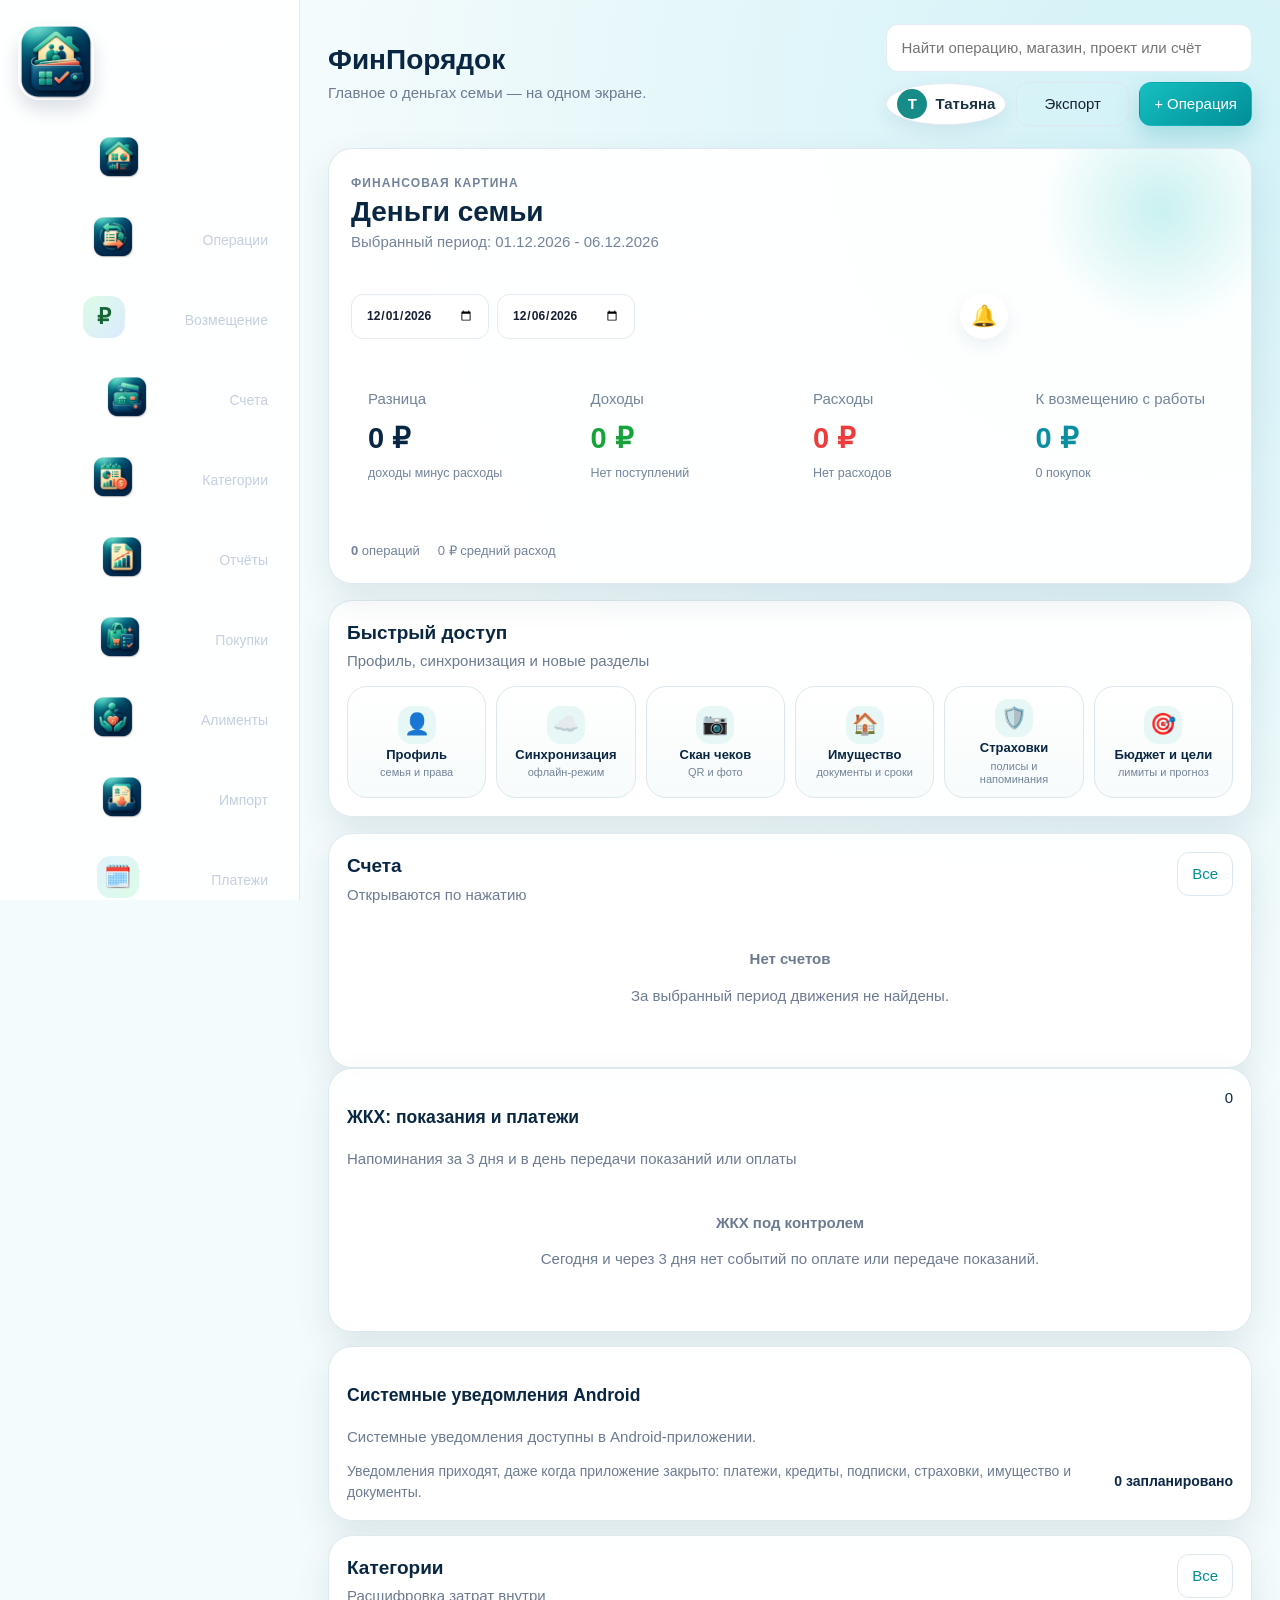
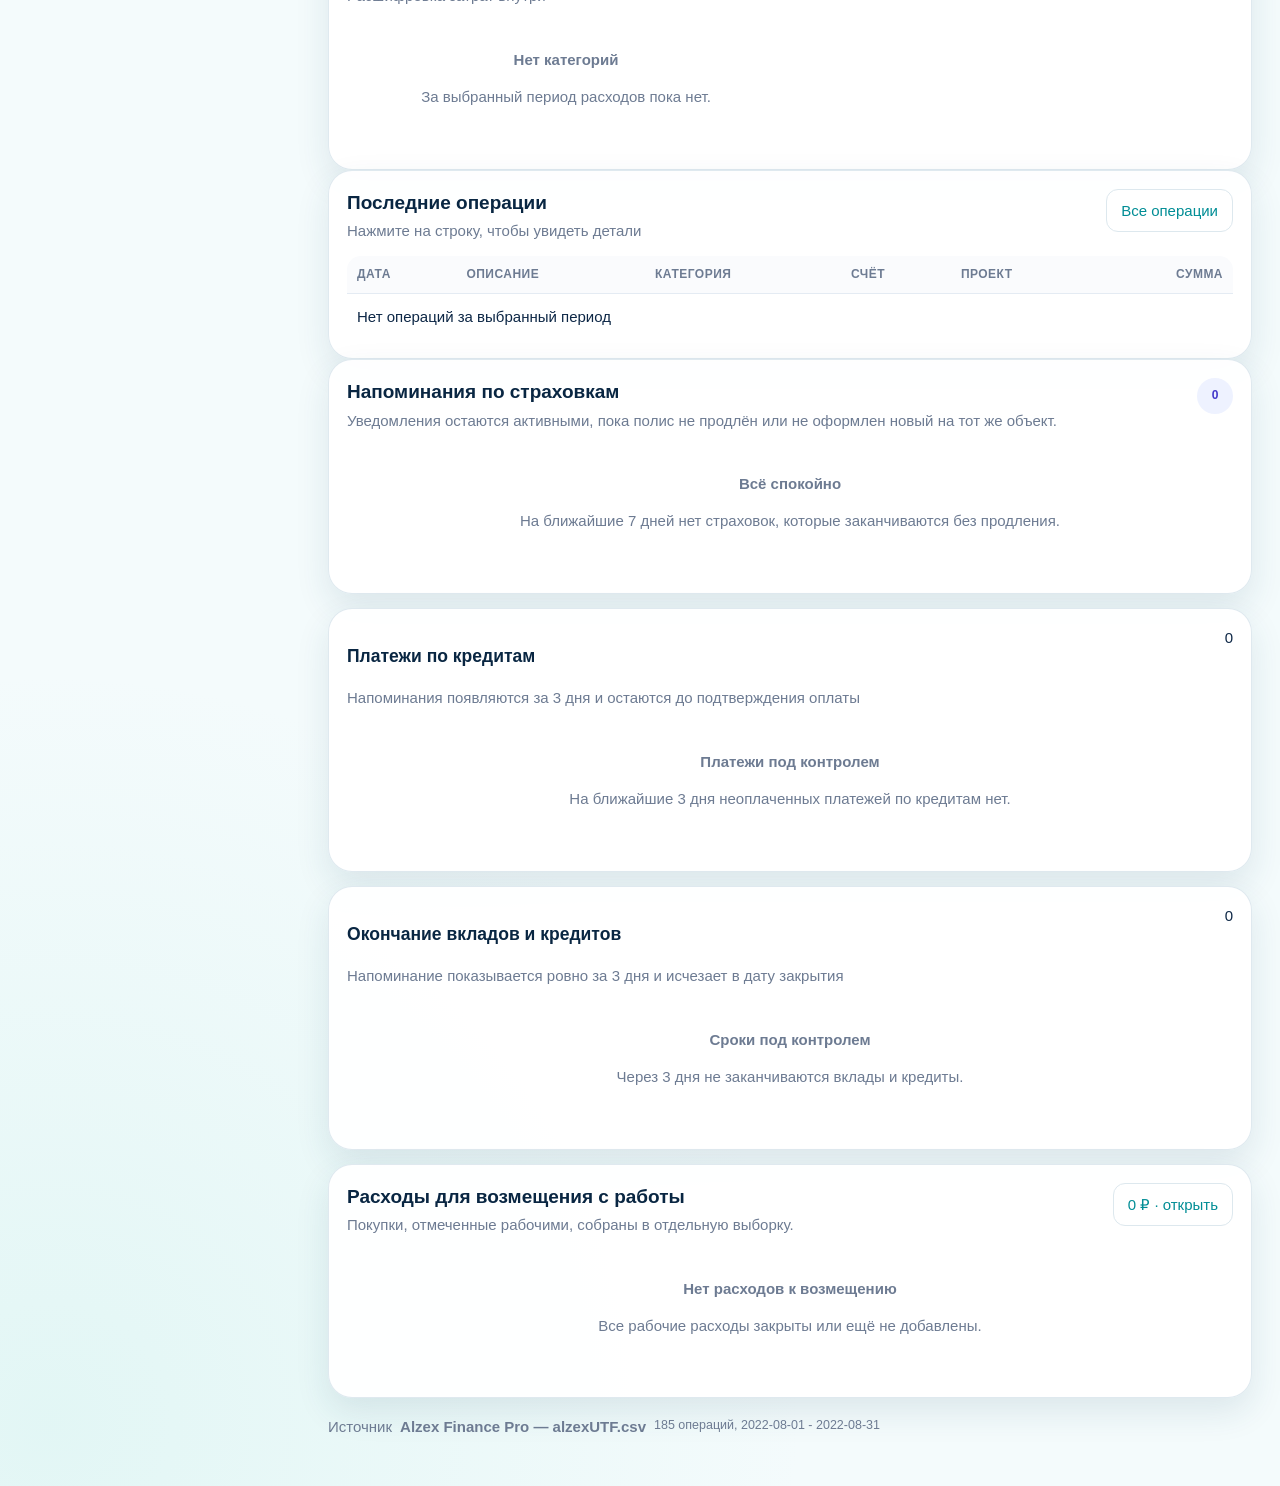
==== commit 9029ed7b: "Restore full package 13.3 and build release APK" ====
--- a/index.html
+++ b/index.html
@@ -1,480 +1,1542 @@
-<!doctype html>
+<!DOCTYPE html>
+
 <html lang="ru">
 <head>
-  <meta charset="utf-8">
-  <meta name="viewport" content="width=device-width, initial-scale=1, viewport-fit=cover">
-  <title>ФинПорядок</title>
-  <meta name="theme-color" content="#0b4261">
-  <meta name="mobile-web-app-capable" content="yes">
-  <meta name="apple-mobile-web-app-capable" content="yes">
-  <meta name="apple-mobile-web-app-status-bar-style" content="black-translucent">
-  <meta name="apple-mobile-web-app-title" content="ФинПорядок">
-  <link rel="manifest" href="./manifest.webmanifest">
-  <link rel="icon" href="./favicon.ico" sizes="any">
-  <link rel="icon" type="image/png" sizes="192x192" href="./assets/app-icons/app-icon-192.png">
-  <link rel="apple-touch-icon" sizes="180x180" href="./assets/app-icons/app-icon-180.png">
-  <link rel="stylesheet" href="./styles.css">
+<meta charset="utf-8"/>
+<meta content="width=device-width, initial-scale=1, viewport-fit=cover" name="viewport"/>
+<title>ФинПорядок</title>
+<meta content="#0b4261" name="theme-color"/>
+<meta content="yes" name="mobile-web-app-capable"/>
+<meta content="yes" name="apple-mobile-web-app-capable"/>
+<meta content="black-translucent" name="apple-mobile-web-app-status-bar-style"/>
+<meta content="ФинПорядок" name="apple-mobile-web-app-title"/>
+<link href="./manifest.webmanifest" rel="manifest"/>
+<link href="./favicon.ico" rel="icon" sizes="any"/>
+<link href="./assets/app-icons/app-icon-192.png" rel="icon" sizes="192x192" type="image/png"/>
+<link href="./assets/app-icons/app-icon-180.png" rel="apple-touch-icon" sizes="180x180"/>
+<link href="./styles.css" rel="stylesheet"/>
 </head>
 <body>
-  <div class="app">
-    <aside class="sidebar">
-      <div class="brand">
-        <img class="brand-logo-image" src="[data-uri]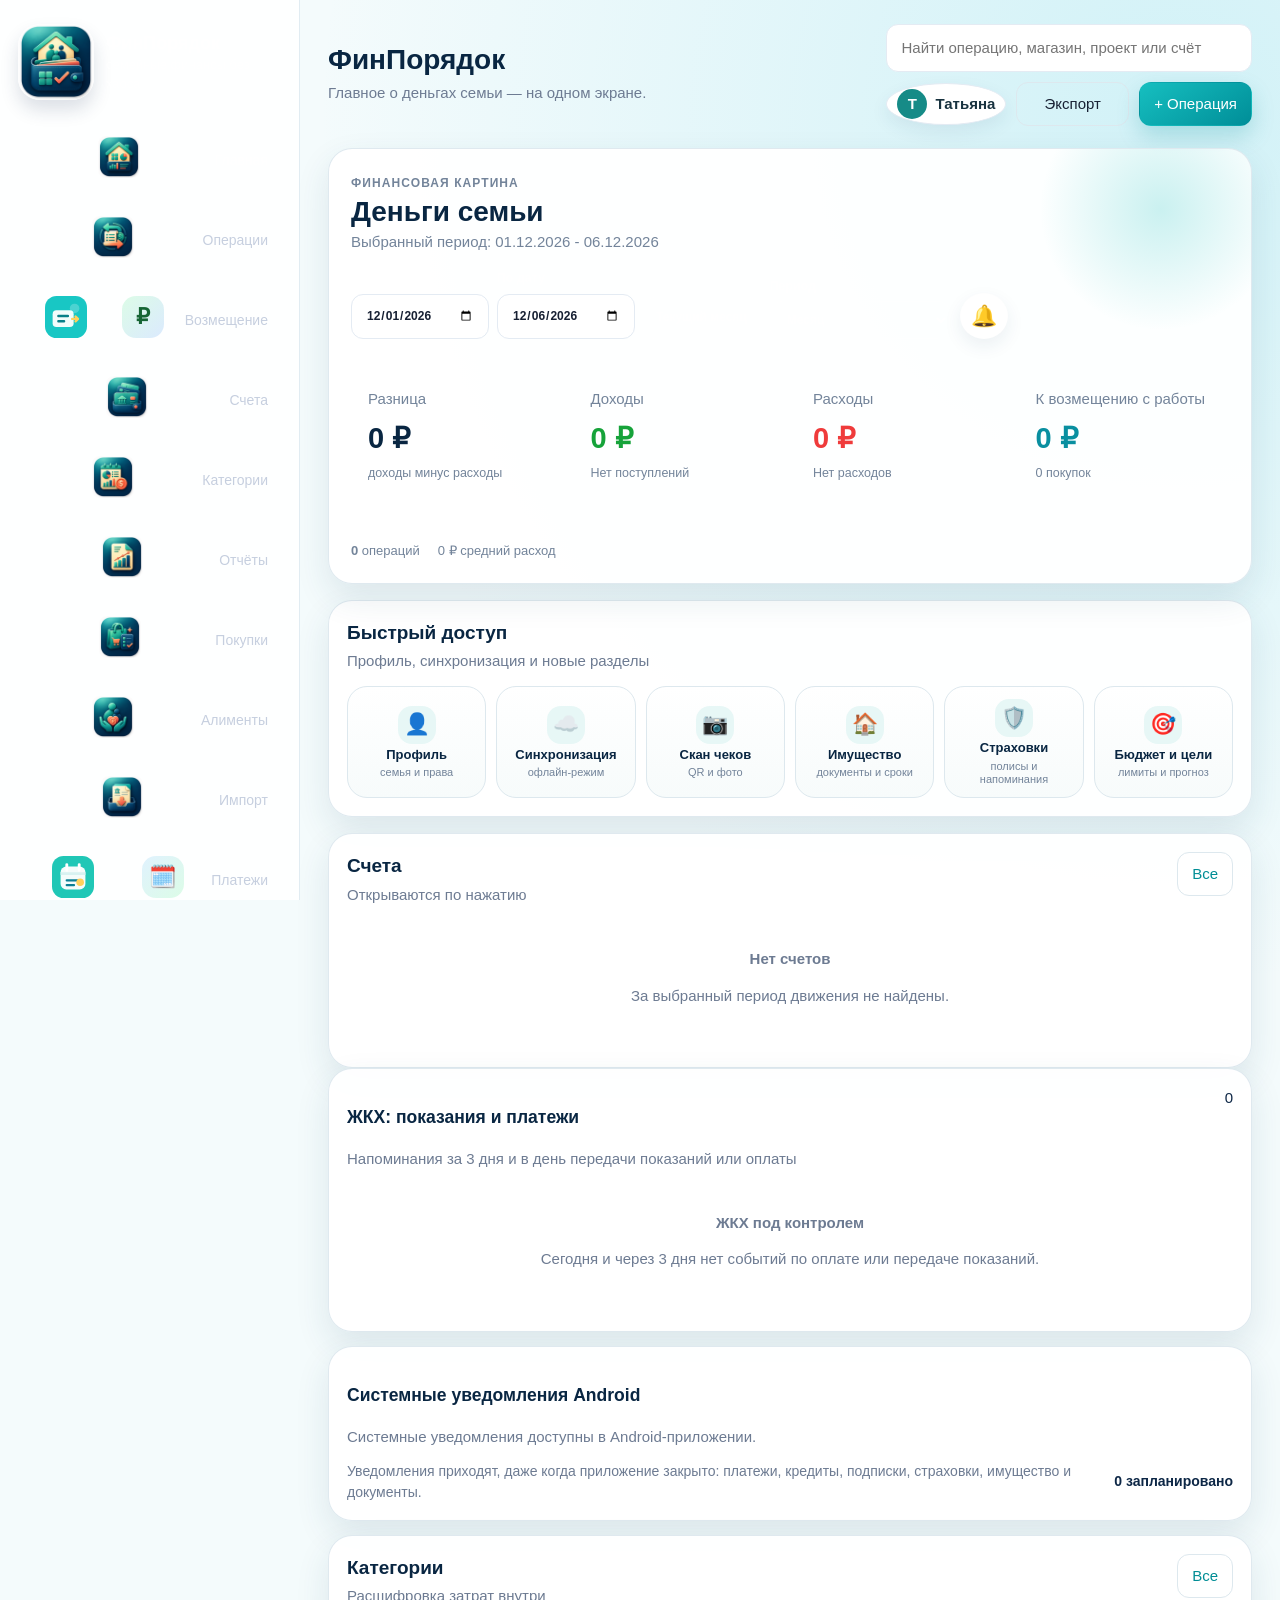
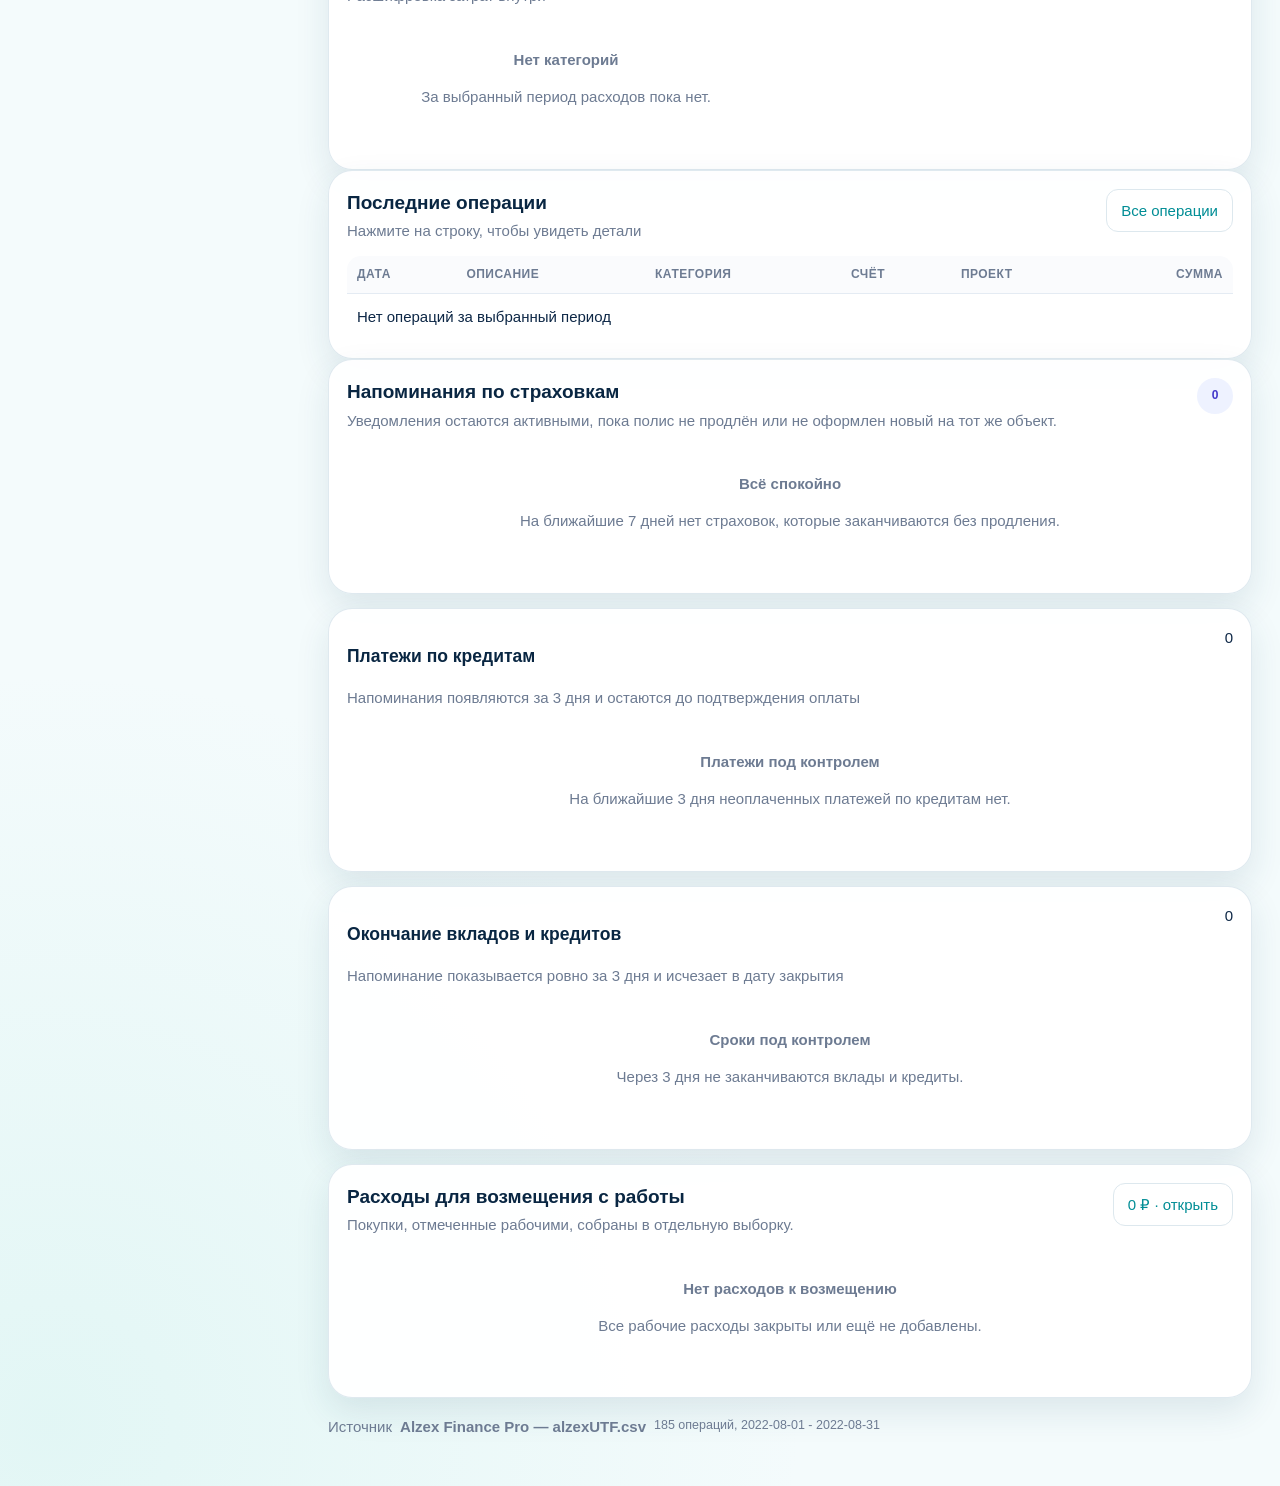
==== commit 9d632377: "Upload index.html" ====
--- a/index.html
+++ b/index.html
@@ -771,6 +771,36 @@
   </div>
   <label class="work-expense-checkbox cloud-auto-toggle"><input id="cloudAutoSync" type="checkbox" checked><span><strong>Автоматическая синхронизация</strong><small>Проверять облако при запуске и отправлять изменения после сохранения.</small></span></label>
   <p class="backup-note" id="cloudSyncMessage">Для первого подключения выберите папку через системное окно Android. Подходит папка Google Drive, OneDrive или локальная папка устройства.</p>
+</section>
+
+
+<section class="panel cloud-sync-panel firebase-sync-panel">
+  <div class="panel-head">
+    <div>
+      <span class="eyebrow">Firebase</span>
+      <h2>Синхронизация через Realtime Database</h2>
+      <p>Используйте проект Firebase для общей семейной базы без выбора облачной папки на каждом телефоне.</p>
+    </div>
+    <strong id="firebaseSyncBadge">Не настроено</strong>
+  </div>
+  <div class="cloud-sync-grid">
+    <article class="cloud-sync-status-card">
+      <span>Проект</span>
+      <strong>family-budget-d951d</strong>
+      <small id="firebaseSyncLastAt">Синхронизация ещё не выполнялась</small>
+    </article>
+    <article class="cloud-sync-status-card">
+      <span>База</span>
+      <strong id="firebaseSyncPath">finporyadok/families/default/state</strong>
+      <small id="firebaseSyncStateText">Добавьте google-services.json и пересоберите APK.</small>
+    </article>
+  </div>
+  <div class="cloud-sync-actions">
+    <button class="primary" id="firebasePushBtn" type="button">Отправить в Firebase</button>
+    <button class="ghost" id="firebasePullBtn" type="button">Получить из Firebase</button>
+  </div>
+  <label class="work-expense-checkbox cloud-auto-toggle"><input id="firebaseAutoSync" type="checkbox"><span><strong>Автоотправка в Firebase</strong><small>После каждого сохранения отправлять свежую базу в Firebase, если APK настроен.</small></span></label>
+  <p class="backup-note" id="firebaseSyncMessage">Firebase пока не подключен к APK. Скачайте google-services.json из консоли Firebase в папку app и пересоберите приложение.</p>
 </section>
 
 
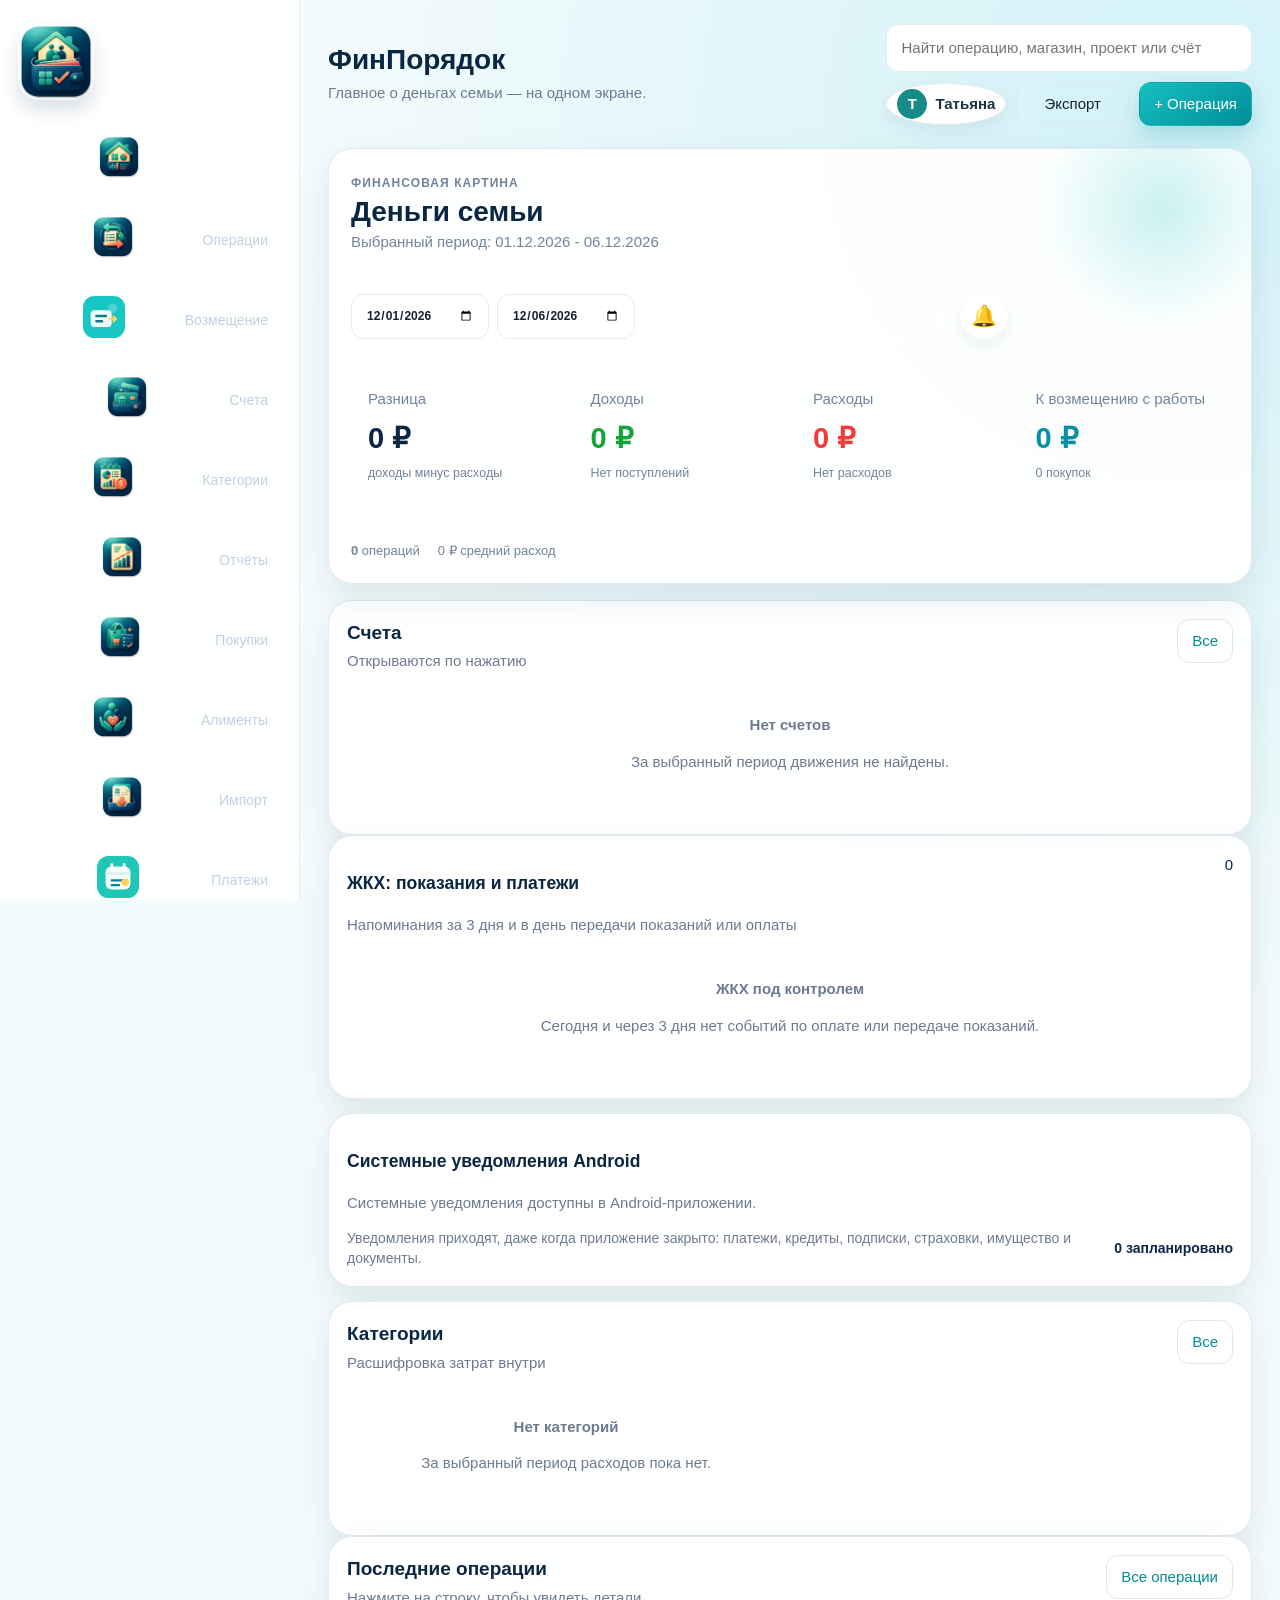
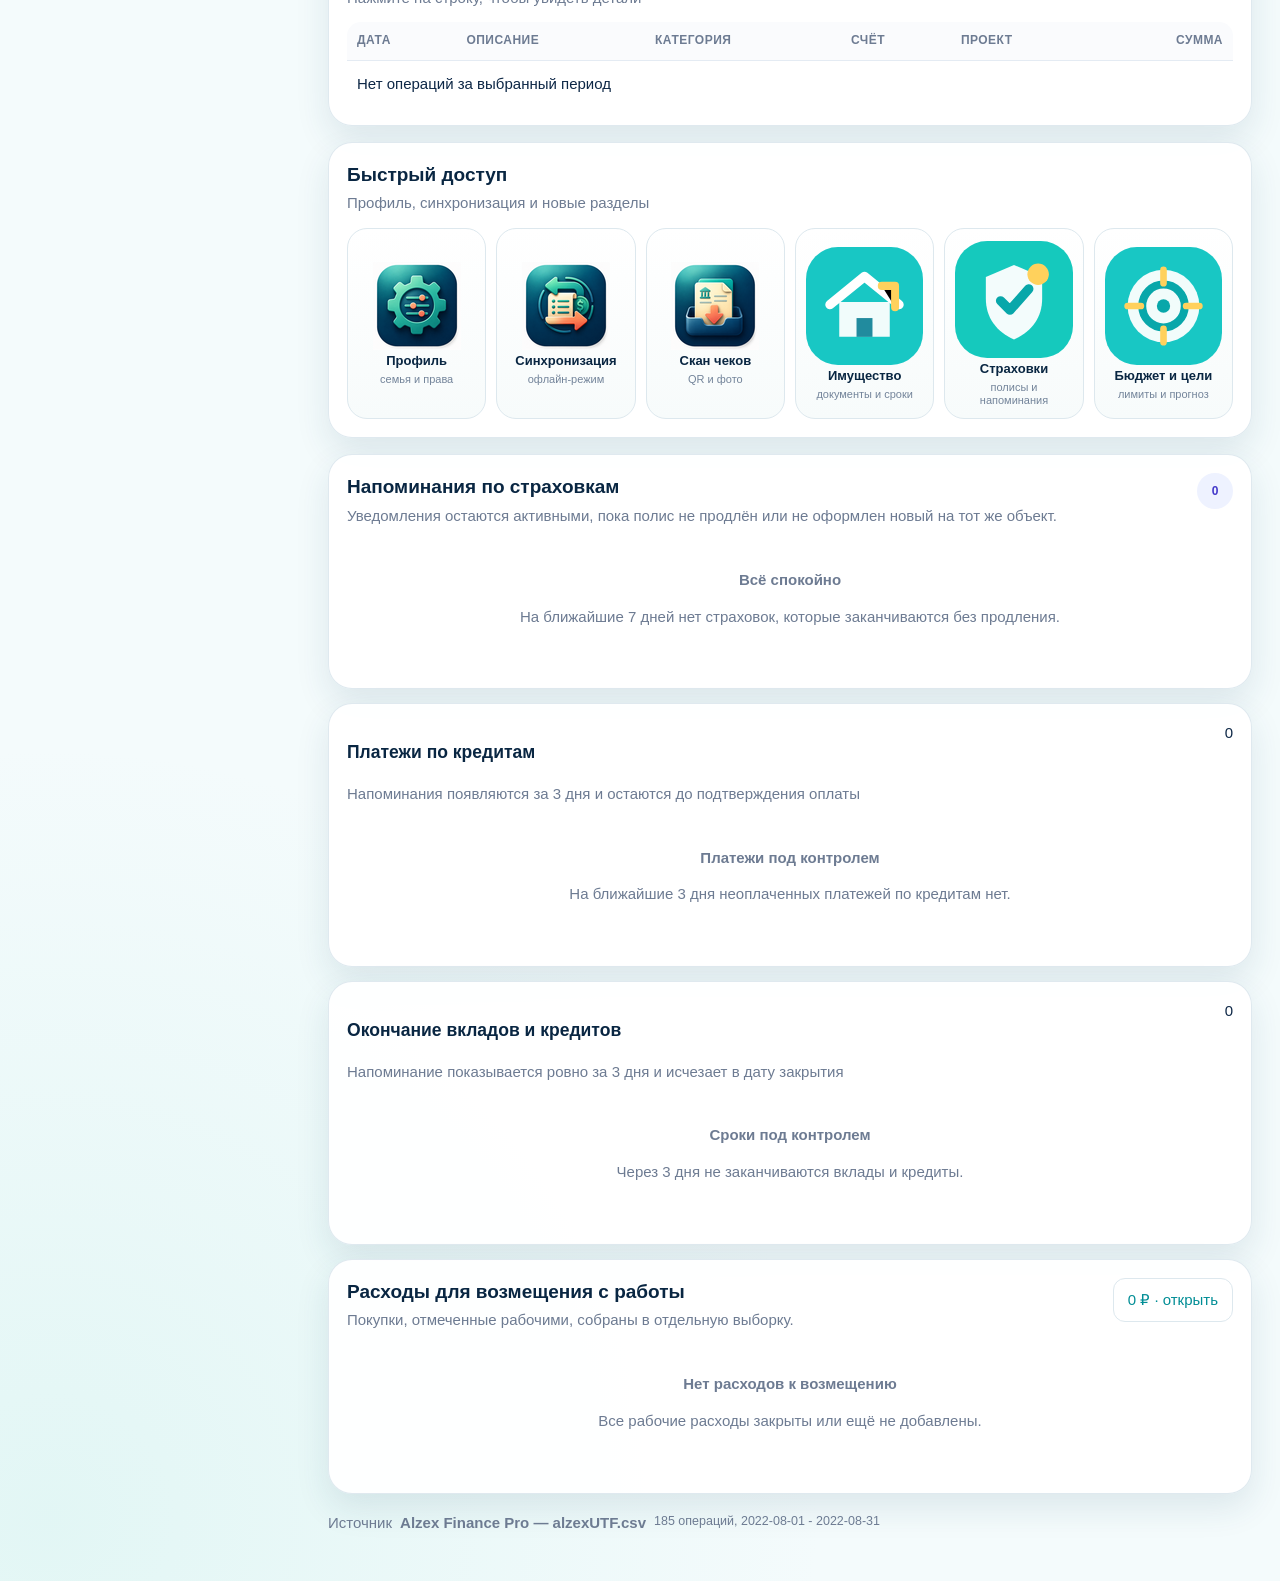
==== commit b946cc8e: "Upload index.html" ====
--- a/index.html
+++ b/index.html
@@ -29,18 +29,18 @@
 <nav aria-label="Разделы приложения" class="nav">
 <button class="active" data-view="dashboard"><img alt="" class="nav-icon" src="[data-uri]"><span class="nav-label">Главная</span></button>
 <button data-view="transactions"><img alt="" class="nav-icon" src="[data-uri]"><span class="nav-label">Операции</span></button>
-<button data-view="reimbursements"><span class="nav-icon nav-icon-emoji reimbursement-nav-icon" aria-hidden="true">₽</span><span class="nav-label">Возмещение</span></button>
+<button data-view="reimbursements"><img class="nav-icon" src="./assets/ui-icons/reimbursements.svg" alt=""><span class="nav-label">Возмещение</span></button>
 <button data-view="accounts"><img alt="" class="nav-icon" src="[data-uri]"><span class="nav-label">Счета</span></button>
 <button data-view="budgets"><img alt="" class="nav-icon" src="[data-uri]"><span class="nav-label">Категории</span></button>
 <button data-view="reports"><img alt="" class="nav-icon" src="[data-uri]"><span class="nav-label">Отчёты</span></button>
 <button data-view="shopping"><img alt="" class="nav-icon" src="[data-uri]"><span class="nav-label">Покупки</span></button>
 <button data-view="alimony"><img alt="" class="nav-icon" src="[data-uri]"><span class="nav-label">Алименты</span></button>
 <button data-view="import"><img alt="" class="nav-icon" src="[data-uri]"><span class="nav-label">Импорт</span></button>
-<button data-view="calendar"><span class="nav-icon nav-icon-emoji" aria-hidden="true">🗓️</span><span class="nav-label">Платежи</span></button>
-<button data-view="finance-products"><span class="nav-icon nav-icon-emoji" aria-hidden="true">%</span><span class="nav-label">Вклады / кредиты</span></button>
-<button data-view="insurance"><span class="nav-icon nav-icon-emoji insurance-nav-icon" aria-hidden="true">🛡</span><span class="nav-label">Страховки</span></button>
-<button data-view="planning"><span class="nav-emoji">🎯</span><span class="nav-label">Бюджет и цели</span></button>
-<button data-view="assets"><span class="nav-icon nav-icon-emoji" aria-hidden="true">🏠</span><span class="nav-label">Имущество</span></button>
+<button data-view="calendar"><img class="nav-icon" src="./assets/ui-icons/calendar-payments.svg" alt=""><span class="nav-label">Платежи</span></button>
+<button data-view="finance-products"><img class="nav-icon" src="./assets/ui-icons/finance-products.svg" alt=""><span class="nav-label">Вклады / кредиты</span></button>
+<button data-view="insurance"><img class="nav-icon" src="./assets/ui-icons/insurance.svg" alt=""><span class="nav-label">Страховки</span></button>
+<button data-view="planning"><img class="nav-icon" src="./assets/ui-icons/planning.svg" alt=""><span class="nav-label">Бюджет и цели</span></button>
+<button data-view="assets"><img class="nav-icon" src="./assets/ui-icons/assets.svg" alt=""><span class="nav-label">Имущество</span></button>
 <button data-view="settings"><img alt="" class="nav-icon" src="[data-uri]"><span class="nav-label">Настройки</span></button>
 </nav>
 <button class="side-card review-side-card" id="openReviewCenterBtn" type="button">
@@ -130,12 +130,12 @@
 </div>
 </div>
 <div class="quick-access-grid">
-<button data-view-jump="settings" type="button"><span>👤</span><strong>Профиль</strong><small>семья и права</small></button>
-<button data-view-jump="settings" type="button"><span>☁️</span><strong>Синхронизация</strong><small id="quickSyncState">офлайн-режим</small></button>
-<button data-view-jump="import" type="button"><span>📷</span><strong>Скан чеков</strong><small>QR и фото</small></button>
-<button data-view-jump="assets" type="button"><span>🏠</span><strong>Имущество</strong><small>документы и сроки</small></button>
-<button data-view-jump="insurance" type="button"><span>🛡️</span><strong>Страховки</strong><small>полисы и напоминания</small></button>
-<button data-view-jump="planning" type="button"><span>🎯</span><strong>Бюджет и цели</strong><small>лимиты и прогноз</small></button>
+<button data-view-jump="settings" type="button"><img src="./assets/ui-icons/settings.png" alt=""><strong>Профиль</strong><small>семья и права</small></button>
+<button data-view-jump="settings" type="button"><img src="./assets/ui-icons/transactions.png" alt=""><strong>Синхронизация</strong><small id="quickSyncState">офлайн-режим</small></button>
+<button data-view-jump="shopping" type="button"><img src="./assets/ui-icons/import.png" alt=""><strong>Скан чеков</strong><small>QR и фото</small></button>
+<button data-view-jump="assets" type="button"><img src="./assets/ui-icons/assets.svg" alt=""><strong>Имущество</strong><small>документы и сроки</small></button>
+<button data-view-jump="insurance" type="button"><img src="./assets/ui-icons/insurance.svg" alt=""><strong>Страховки</strong><small>полисы и напоминания</small></button>
+<button data-view-jump="planning" type="button"><img src="./assets/ui-icons/planning.svg" alt=""><strong>Бюджет и цели</strong><small>лимиты и прогноз</small></button>
 </div>
 </section>
 <div class="dashboard-grid" id="dashboardPrimaryGrid">
@@ -523,6 +523,18 @@
 </div>
 </section>
 <section class="view" id="shopping">
+<section class="panel shopping-receipt-actions">
+  <div class="panel-head"><div><h2>Добавить чек</h2><p>Сканируйте QR камерой или распознайте фотографию целого чека до товарных позиций.</p></div></div>
+  <div class="receipt-action-grid">
+    <button class="primary receipt-action-button" id="shoppingScanQrBtn" type="button"><span class="receipt-action-icon">⌁</span><strong>Сканировать QR</strong><small>Открыть камеру и навести на код</small></button>
+    <button class="receipt-action-button" id="shoppingPhotoReceiptBtn" type="button"><span class="receipt-action-icon">▤</span><strong>Сфотографировать чек</strong><small>Распознать магазин, итог и товары</small></button>
+    <button class="receipt-action-button" id="shoppingChooseReceiptBtn" type="button"><span class="receipt-action-icon">▧</span><strong>Выбрать фото</strong><small>JPG или PNG из галереи</small></button>
+  </div>
+  <input id="shoppingReceiptPhotoInput" type="file" accept="image/*" capture="environment" hidden>
+  <input id="shoppingReceiptGalleryInput" type="file" accept="image/*" hidden>
+  <p class="import-result shopping-receipt-status" id="shoppingReceiptStatus">Чек ещё не выбран.</p>
+  <details class="receipt-manual-details"><summary>Дополнительный способ</summary><button id="shoppingPasteQrBtn" type="button">Ввести строку QR вручную</button></details>
+</section>
 <div class="dashboard-grid shopping-grid">
 <section class="panel">
 <div class="panel-head">
@@ -741,6 +753,17 @@
 </article>
 </div>
 
+<section class="panel danger-zone-panel" id="databaseDangerZone">
+  <div class="panel-head">
+    <div>
+      <span class="eyebrow">Опасная зона</span>
+      <h2>Удаление базы приложения</h2>
+      <p>Удаляются операции, счета, категории, кредиты, вклады, страховки, имущество, алименты, покупки, семейные профили, резервные снимки и настройки синхронизации на этом устройстве.</p>
+    </div>
+    <button class="danger" id="openDeleteDatabaseBtn" type="button">Удалить базу</button>
+  </div>
+  <p class="backup-note">Перед удалением рекомендуется сохранить полную резервную копию. Отменить удаление после подтверждения будет невозможно.</p>
+</section>
 
 <section class="panel cloud-sync-panel">
   <div class="panel-head">
@@ -931,8 +954,8 @@
 </section>
 <section class="receipt-items-section">
 <div class="panel-head">
-<div><h3>Позиции чека</h3><p>Добавьте товары вручную, если сервис ФНС не вернул состав</p></div>
-<button id="addReceiptItem" type="button">+ Позиция</button>
+<div><h3>Позиции чека</h3><p>Распознайте фото чека до отдельных товаров, количества и стоимости</p></div>
+<div class="receipt-items-actions"><button class="ghost" id="recognizeReceiptItemsBtn" type="button">📷 Распознать товары</button><button id="addReceiptItem" type="button">+ Позиция</button></div>
 </div>
 <div class="receipt-items" id="receiptItems"></div>
 </section>
@@ -1042,8 +1065,8 @@
   <form id="qrPasteForm">
     <header>
       <div>
-        <h2>Вставить QR кассового чека</h2>
-        <p>Вставьте строку вида t=...&amp;s=...&amp;fn=...&amp;i=...&amp;fp=...</p>
+        <h2>Ручной ввод QR</h2>
+        <p>Запасной способ для уже скопированной строки QR. Основной способ — сканирование камерой.</p>
       </div>
       <button data-close="" type="button">×</button>
     </header>
@@ -1295,7 +1318,7 @@
 <menu><button data-close="" type="button">Отмена</button><button class="primary">Сохранить</button></menu>
 </form>
 </dialog>
-<dialog class="finance-product-dialog" id="productDetailsDialog"><header><div><h2 id="productDetailsTitle">Товар</h2><p>История покупок и цен</p></div><button data-close type="button">×</button></header><div id="productDetailsBody"></div></dialog><dialog class="finance-product-dialog" id="paperReceiptDialog"><header><div><h2>Распознавание бумажного чека</h2><p id="paperReceiptStatus">Выберите хорошо освещённое фото чека.</p></div><button data-close type="button">×</button></header></dialog><dialog id="shoppingDialog">
+<dialog class="finance-product-dialog" id="productDetailsDialog"><header><div><h2 id="productDetailsTitle">Товар</h2><p>История покупок и цен</p></div><button data-close type="button">×</button></header><div id="productDetailsBody"></div></dialog><dialog class="finance-product-dialog paper-receipt-dialog" id="paperReceiptDialog"><header><div><h2>Распознавание бумажного чека</h2><p id="paperReceiptStatus">Выберите хорошо освещённое фото, на котором полностью видны товары и итог.</p></div><button data-close type="button">×</button></header><div class="paper-receipt-guide"><strong>Для лучшего результата</strong><span>Разложите чек ровно, уберите тени и снимите его целиком сверху.</span></div><div class="paper-receipt-progress" id="paperReceiptProgress" hidden><span class="paper-receipt-spinner"></span><div><strong>Распознаём чек</strong><small>Определяем магазин, дату, итог и товарные позиции…</small></div></div><menu><button data-close type="button">Отмена</button><button class="primary" id="choosePaperReceiptPhotoBtn" type="button">Выбрать фото</button></menu></dialog><dialog id="shoppingDialog">
 <form id="shoppingForm" method="dialog">
 <header>
 <h2>Покупка</h2>
@@ -1555,6 +1578,39 @@
 </script>
 
 
+<dialog class="delete-database-dialog" id="deleteDatabaseDialog">
+  <form id="deleteDatabaseForm">
+    <header>
+      <div>
+        <span class="danger-dialog-icon">!</span>
+        <h2>Удалить всю базу?</h2>
+        <p>Это действие полностью очистит данные ФинПорядок на этом устройстве.</p>
+      </div>
+      <button data-close type="button" aria-label="Закрыть">×</button>
+    </header>
+    <div class="delete-warning-list">
+      <strong>Будут удалены:</strong>
+      <span>операции, счета и категории;</span>
+      <span>кредиты, вклады, подписки и страховки;</span>
+      <span>имущество, документы и алименты;</span>
+      <span>семейные профили, локальные снимки и настройки синхронизации.</span>
+    </div>
+    <label class="delete-confirm-field">
+      Для подтверждения введите <strong>УДАЛИТЬ</strong>
+      <input id="deleteDatabaseConfirmInput" name="confirmation" autocomplete="off" spellcheck="false" placeholder="УДАЛИТЬ">
+    </label>
+    <label class="delete-confirm-checkbox">
+      <input id="deleteDatabaseAcknowledge" type="checkbox">
+      <span>Я понимаю, что данные нельзя будет восстановить без ранее сохранённой резервной копии.</span>
+    </label>
+    <p class="form-status" id="deleteDatabaseStatus" aria-live="polite"></p>
+    <menu>
+      <button data-close type="button">Отмена</button>
+      <button class="danger" id="confirmDeleteDatabaseBtn" type="submit" disabled>Удалить безвозвратно</button>
+    </menu>
+  </form>
+</dialog>
+
 <div class="mobile-nav-backdrop" id="mobileNavBackdrop" hidden></div>
 <aside class="mobile-nav-drawer" id="mobileNavDrawer" aria-hidden="true">
 <div class="mobile-drawer-head"><div><strong>Все разделы</strong><small>ФинПорядок</small></div><button id="closeMobileNavBtn" type="button" aria-label="Закрыть">×</button></div>
--- a/styles.css
+++ b/styles.css
@@ -1960,13 +1960,18 @@
 }
 
 .mobile-bottom-nav button img {
-  width: 27px;
-  height: 27px;
-}
-
-.mobile-add-operation > span {
+  width: 34px;
+  height: 34px;
+}
+
+.mobile-bottom-nav .mobile-add-operation > span {
+  width: 64px;
+  height: 64px;
   background: linear-gradient(145deg, #16bfc0, #008e98);
   box-shadow: 0 12px 28px rgba(0, 142, 152, .36);
+  font-size: 48px;
+  line-height: 58px;
+  font-weight: 300;
 }
 
 dialog {
@@ -2075,3 +2080,197 @@
     grid-template-columns: repeat(2, minmax(0, 1fr));
   }
 }
+
+/* Package 14.1: larger mobile footer and section drawer icons */
+@media (max-width: 900px) {
+  .mobile-bottom-nav {
+    padding: 10px 10px 8px !important;
+    border-radius: 28px !important;
+  }
+
+  .mobile-bottom-nav button {
+    gap: 5px !important;
+    padding: 6px 2px 4px !important;
+  }
+
+  .mobile-bottom-nav button img {
+    width: 40px !important;
+    height: 40px !important;
+  }
+
+  .mobile-bottom-nav button span {
+    font-size: 12px !important;
+    font-weight: 700;
+    line-height: 1.05;
+  }
+
+  .mobile-bottom-nav .mobile-add-operation {
+    transform: translateY(-17px) !important;
+    gap: 4px !important;
+  }
+
+  .mobile-bottom-nav .mobile-add-operation > span {
+    width: 68px !important;
+    height: 68px !important;
+    font-size: 50px !important;
+    line-height: 62px !important;
+  }
+
+  .mobile-bottom-nav .mobile-add-operation small {
+    font-size: 11px !important;
+    font-weight: 700;
+  }
+
+  .mobile-nav-drawer {
+    padding: 18px !important;
+  }
+
+  .mobile-drawer-grid {
+    gap: 12px !important;
+  }
+
+  .mobile-drawer-grid button {
+    min-height: 108px !important;
+    padding: 12px 8px !important;
+    gap: 10px !important;
+    border-radius: 20px !important;
+  }
+
+  .mobile-drawer-grid img {
+    width: 42px !important;
+    height: 42px !important;
+  }
+
+  .mobile-drawer-grid span {
+    font-size: 12px !important;
+    font-weight: 700;
+    line-height: 1.15 !important;
+  }
+}
+
+@media (max-width: 560px) {
+  .mobile-bottom-nav {
+    left: 8px !important;
+    right: 8px !important;
+  }
+
+  .mobile-bottom-nav button img {
+    width: 38px !important;
+    height: 38px !important;
+  }
+
+  .mobile-bottom-nav button span {
+    font-size: 11px !important;
+  }
+
+  .mobile-drawer-grid button {
+    min-height: 102px !important;
+    padding: 12px 6px !important;
+  }
+
+  .mobile-drawer-grid img {
+    width: 40px !important;
+    height: 40px !important;
+  }
+}
+
+
+/* Package 14.2 — protected database deletion */
+.danger-zone-panel {
+  margin-top: 16px;
+  border-color: rgba(211, 70, 86, .28) !important;
+  background: linear-gradient(135deg, rgba(255,255,255,.98), rgba(255,245,246,.96)) !important;
+}
+body[data-ui-theme="dark"] .danger-zone-panel {
+  background: linear-gradient(135deg, #172333, #291b24) !important;
+}
+.danger-zone-panel .eyebrow { color: #c73549; }
+.danger-zone-panel .panel-head { align-items: center; }
+button.danger, .danger {
+  background: linear-gradient(145deg, #e45a6b, #c83046) !important;
+  border-color: transparent !important;
+  color: #fff !important;
+  box-shadow: 0 10px 22px rgba(200, 48, 70, .22);
+}
+button.danger:disabled {
+  opacity: .42;
+  cursor: not-allowed;
+  box-shadow: none;
+}
+.delete-database-dialog {
+  width: min(540px, calc(100vw - 24px));
+}
+.delete-database-dialog header > div { position: relative; padding-left: 58px; }
+.danger-dialog-icon {
+  position: absolute;
+  left: 0;
+  top: 0;
+  display: grid;
+  place-items: center;
+  width: 44px;
+  height: 44px;
+  border-radius: 50%;
+  background: #ffe2e6;
+  color: #c83046;
+  font-size: 28px;
+  font-weight: 900;
+}
+.delete-warning-list {
+  display: grid;
+  gap: 8px;
+  margin: 16px 0;
+  padding: 16px;
+  border: 1px solid rgba(211, 70, 86, .24);
+  border-radius: 18px;
+  background: rgba(255, 239, 242, .72);
+}
+body[data-ui-theme="dark"] .delete-warning-list { background: rgba(86, 31, 45, .32); }
+.delete-warning-list span::before { content: "• "; color: #c83046; font-weight: 900; }
+.delete-confirm-field strong { color: #c83046; }
+.delete-confirm-field input {
+  margin-top: 8px;
+  text-transform: uppercase;
+  letter-spacing: .08em;
+  font-weight: 800;
+}
+.delete-confirm-checkbox {
+  display: flex !important;
+  align-items: flex-start;
+  gap: 10px;
+  margin-top: 14px;
+  padding: 12px;
+  border-radius: 14px;
+  background: rgba(245,247,249,.9);
+}
+body[data-ui-theme="dark"] .delete-confirm-checkbox { background: #122031; }
+.delete-confirm-checkbox input { width: 20px; height: 20px; flex: 0 0 auto; }
+.delete-confirm-checkbox span { font-size: 13px; line-height: 1.35; }
+#deleteDatabaseStatus { color: #c83046; min-height: 20px; }
+@media (max-width: 560px) {
+  .danger-zone-panel .panel-head { align-items: stretch; }
+  .danger-zone-panel .panel-head button { width: 100%; }
+  .delete-database-dialog header > div { padding-left: 52px; }
+}
+
+/* Package 14.3 — receipt OCR down to product level */
+.receipt-items-actions{display:flex;flex-wrap:wrap;gap:8px;justify-content:flex-end}
+.paper-receipt-dialog{max-width:520px}
+.paper-receipt-guide{display:grid;gap:6px;padding:15px 16px;margin:4px 0 14px;border:1px solid var(--ui-line,#dfe8ee);border-radius:18px;background:rgba(8,167,170,.07)}
+.paper-receipt-guide span{color:var(--ui-muted,#6f8199);line-height:1.45}
+.paper-receipt-progress{display:flex;align-items:center;gap:14px;padding:15px 16px;border-radius:18px;background:rgba(255,255,255,.7);border:1px solid var(--ui-line,#dfe8ee)}
+.paper-receipt-progress strong,.paper-receipt-progress small{display:block}.paper-receipt-progress small{margin-top:3px;color:var(--ui-muted,#6f8199)}
+.paper-receipt-spinner{width:34px;height:34px;border-radius:50%;border:4px solid rgba(8,167,170,.18);border-top-color:var(--ui-accent,#08a7aa);animation:receipt-spin .8s linear infinite;flex:0 0 34px}
+@keyframes receipt-spin{to{transform:rotate(360deg)}}
+@media(max-width:560px){.receipt-items-section .panel-head{align-items:flex-start;gap:12px}.receipt-items-actions{width:100%;justify-content:stretch}.receipt-items-actions button{flex:1;min-height:44px}.receipt-item{grid-template-columns:minmax(0,1fr) 70px 70px!important}.receipt-item-price{grid-column:1/3}.receipt-item-card{grid-column:1/3}}
+
+
+/* Package 14.4 — real receipt scanning in Shopping */
+.shopping-receipt-actions{margin-bottom:16px}
+.receipt-action-grid{display:grid;grid-template-columns:repeat(3,minmax(0,1fr));gap:12px}
+.receipt-action-button{min-height:132px;padding:16px;display:flex;flex-direction:column;align-items:flex-start;justify-content:center;gap:6px;text-align:left;border-radius:22px;background:#fff;border:1px solid var(--ui-line);color:var(--ui-text)}
+.receipt-action-button.primary{color:#fff;background:linear-gradient(145deg,#16bfc0,#008e98);border-color:transparent}
+.receipt-action-icon{display:grid;place-items:center;width:46px;height:46px;border-radius:15px;background:rgba(8,167,170,.12);font-size:29px;line-height:1}
+.receipt-action-button.primary .receipt-action-icon{background:rgba(255,255,255,.18)}
+.receipt-action-button strong{font-size:16px}.receipt-action-button small{color:var(--ui-muted);line-height:1.3}.receipt-action-button.primary small{color:rgba(255,255,255,.82)}
+.shopping-receipt-status{margin-top:12px}.receipt-manual-details{margin-top:10px}.receipt-manual-details summary{cursor:pointer;color:var(--ui-muted);font-size:13px}.receipt-manual-details button{margin-top:8px}
+@media(max-width:700px){.receipt-action-grid{grid-template-columns:1fr 1fr}.receipt-action-button{min-height:116px;padding:14px}.receipt-action-grid .receipt-action-button:first-child{grid-column:1/-1;min-height:96px}.receipt-action-icon{width:42px;height:42px;font-size:26px}}
